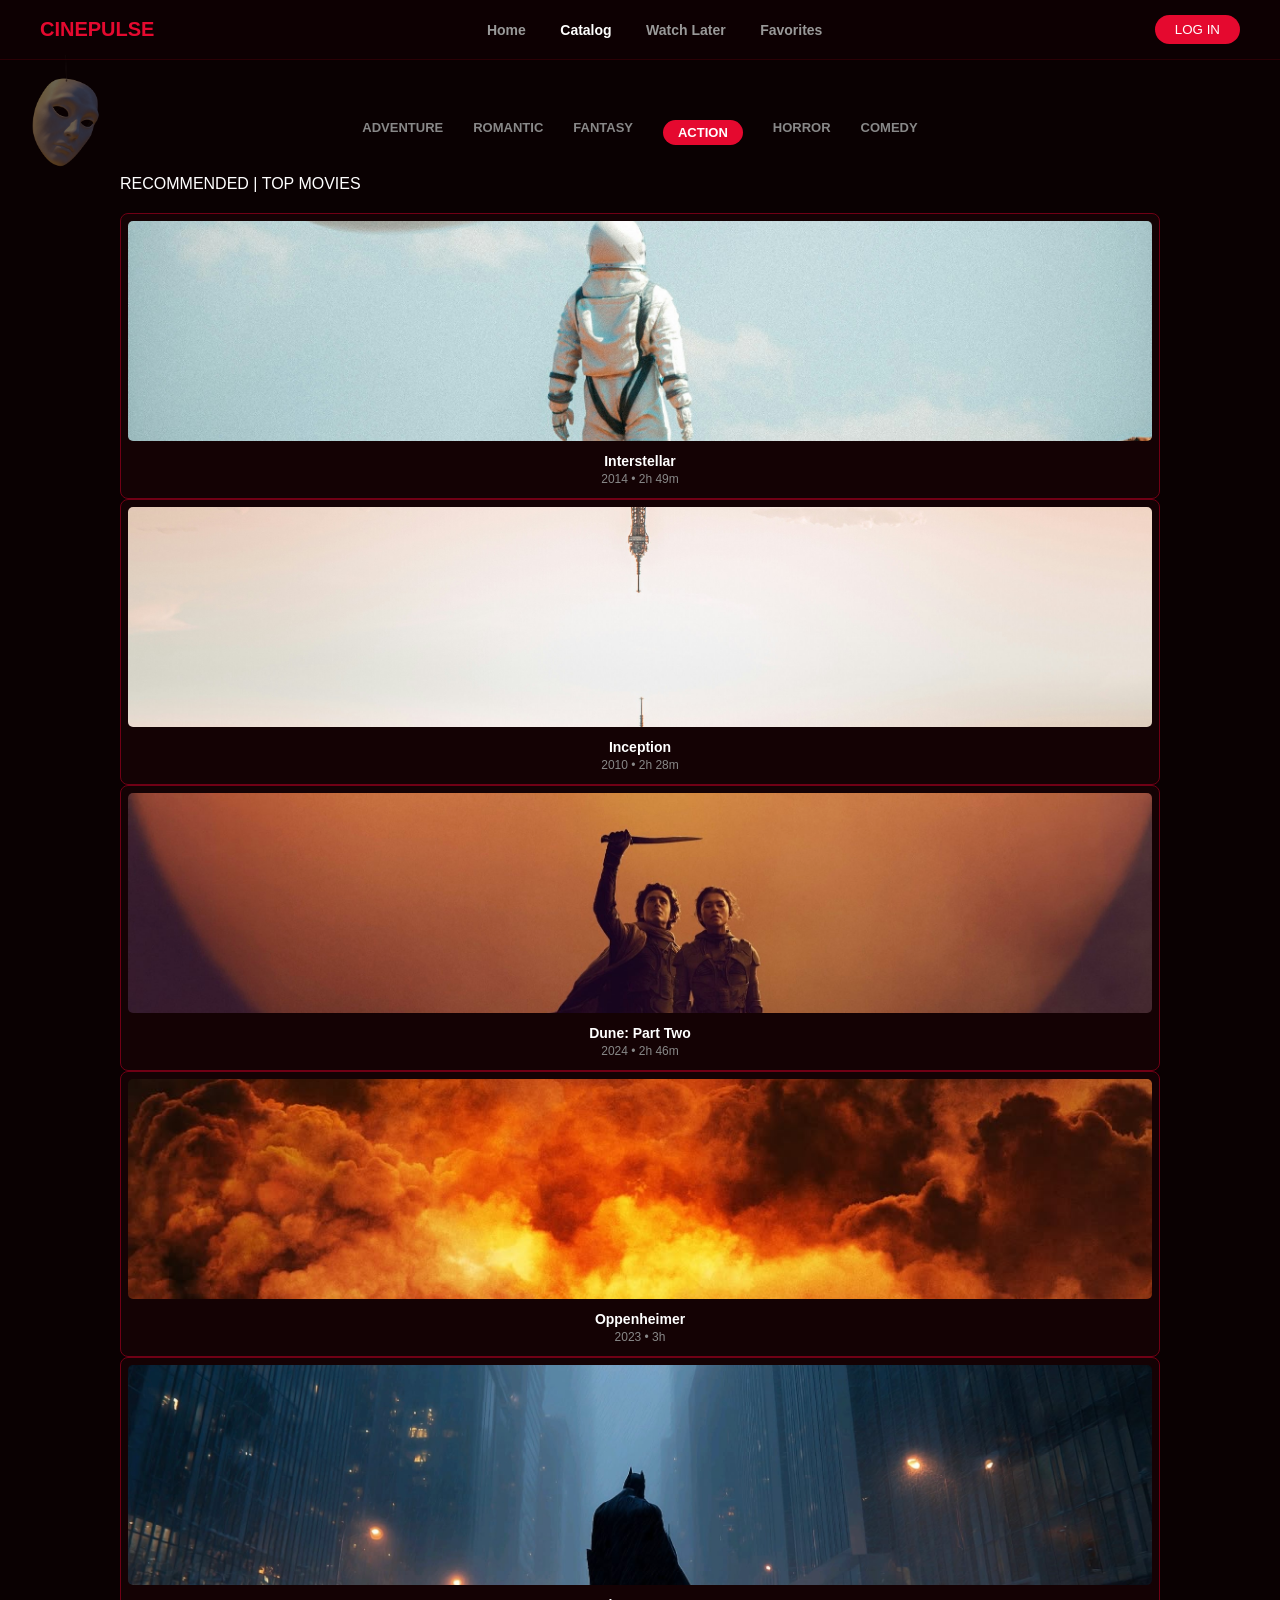
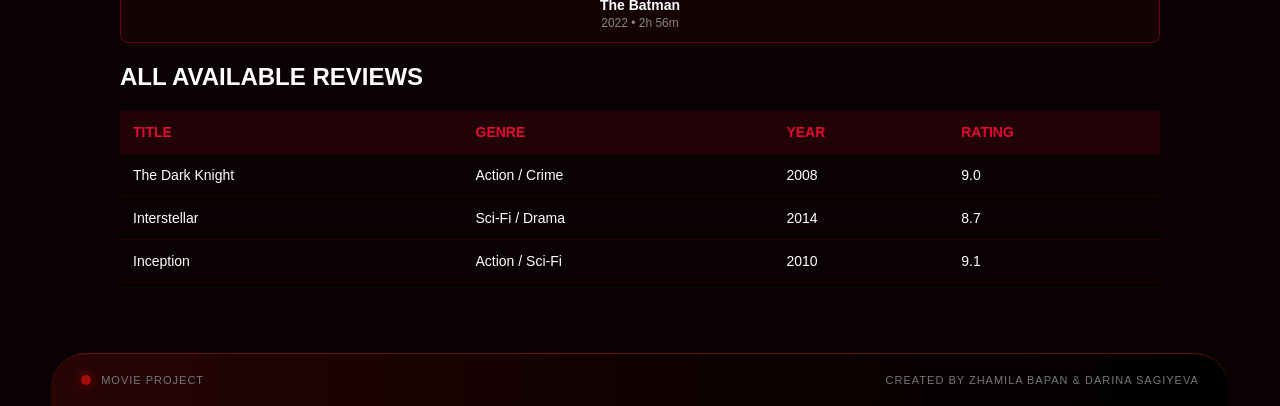
==== catalog.html @ fb786a7e "First commit" ====
<!DOCTYPE html>
<html lang="en">
<head>
    <meta charset="UTF-8">
    <meta name="viewport" content="width=device-width, initial-scale=1.0">
    <title>Catalog | CINEPULSE</title>
    <link rel="stylesheet" href="css/style.css">
</head>
<body>

    <img src="images/mask1.PNG" class="page-mask">

    <!-- Header Navigation -->
    <header id="main-header">

        <div class="logo">CINEPULSE</div>

        <nav class="nav-menu">
            <a href="index.html">Home</a>
            <a href="catalog.html" class="active">Catalog</a>
            <a href="watch-later.html">Watch Later</a>
            <a href="favorites.html">Favorites</a>
        </nav>

        <button class="btn-pill" type="button">LOG IN</button>

    </header>

    <main class="container">
        <!-- Genre (ACTION) -->
        <section class="genre-tags">
            <span class="tag">ADVENTURE</span>
            <span class="tag">ROMANTIC</span>
            <span class="tag">FANTASY</span>
            <span class="tag active-tag">ACTION</span>
            <span class="tag">HORROR</span>
            <span class="tag">COMEDY</span>
        </section>

        <!-- Movie Section -->
        <section class="catalog-section">
            <div class="section-title">RECOMMENDED | TOP MOVIES</div>

            <div class="movie-card">
                <img src="images/interstellar.jpg" alt="Interstellar">

                <h3>Interstellar</h3>
                <p>2014 • 2h 49m</p>

                <div class="movie-buttons">
                    <button onclick="saveMovie('favorites', 'Interstellar', '2014', 'Sci-Fi / Drama')">♡</button>
                    <button onclick="saveMovie('watchLater', 'Interstellar', '2014', 'Sci-Fi / Drama')">◷</button>
                </div>
            </div>

            <div class="movie-card">
                <img src="images/inception.jpg" alt="Inception">

                <h3>Inception</h3>
                <p>2010 • 2h 28m</p>

                <div class="movie-buttons">
                    <button onclick="saveMovie('favorites', 'Inception', '2010', 'Action / Sci-Fi')">♡</button>
                    <button onclick="saveMovie('watchLater', 'Inception', '2010', 'Action / Sci-Fi')">◷</button>
                </div>
            </div>

            <div class="movie-card">
                <img src="images/dune.jpg" alt="Dune Part Two">

                <h3>Dune: Part Two</h3>
                <p>2024 • 2h 46m</p>

                <div class="movie-buttons">
                    <button onclick="saveMovie('favorites', 'Dune: Part Two', '2024', 'Sci-Fi / Adventure')">♡</button>
                    <button onclick="saveMovie('watchLater', 'Dune: Part Two', '2024', 'Sci-Fi / Adventure')">◷</button>
                </div>
            </div>

            <div class="movie-card">
                <img src="images/oppenheimer.jpg" alt="Oppenheimer">

                <h3>Oppenheimer</h3>
                <p>2023 • 3h</p>

                <div class="movie-buttons">
                    <button onclick="saveMovie('favorites', 'Oppenheimer', '2023', 'Drama / History')">♡</button>
                    <button onclick="saveMovie('watchLater', 'Oppenheimer', '2023', 'Drama / History')">◷</button>
                </div>
            </div>

            <div class="movie-card">
                <img src="images/the-batman.jpg" alt="The Batman">

                <h3>The Batman</h3>
                <p>2022 • 2h 56m</p>

                <div class="movie-buttons">
                    <button onclick="saveMovie('favorites', 'The Batman', '2022', 'Action / Crime')">♡</button>
                    <button onclick="saveMovie('watchLater', 'The Batman', '2022', 'Action / Crime')">◷</button>
                </div>
            </div>

        </section>

        <!-- Data TABLE Section -->
        <section class="table-section">
            <h2 class="sub-title">ALL AVAILABLE REVIEWS</h2>
            <table class="data-table">
                <thead>
                    <tr>
                        <th>TITLE</th>
                        <th>GENRE</th>
                        <th>YEAR</th>
                        <th>RATING</th>
                    </tr>
                </thead>
                <tbody>
                    <tr>
                        <td>The Dark Knight</td>
                        <td>Action / Crime</td>
                        <td>2008</td>
                        <td><span class="badge">9.0</span></td>
                    </tr>
                    <tr>
                        <td>Interstellar</td>
                        <td>Sci-Fi / Drama</td>
                        <td>2014</td>
                        <td><span class="badge">8.7</span></td>
                    </tr>
                    <tr>
                        <td>Inception</td>
                        <td>Action / Sci-Fi</td>
                        <td>2010</td>
                        <td><span class="badge">9.1</span></td>
                    </tr>
                </tbody>
            </table> 
        </section> 
    </main>

    <!-- Footer -->
    <footer class="site-footer">

        <div class="footer-left">
            <span class="footer-dot"></span>
            <p>MOVIE PROJECT</p>
        </div>

        <p class="footer-right">
            CREATED BY ZHAMILA BAPAN & DARINA SAGIYEVA
        </p>

    </footer>

<script>
function saveMovie(listName, title, year, genre) {
    let movies = JSON.parse(localStorage.getItem(listName)) || [];
    let exists = movies.some(function(movie) {
        return movie.title === title;
    });

    if (!exists) {
        movies.push({
            title: title,
            year: year,
            genre: genre
        });
    }

    localStorage.setItem(listName, JSON.stringify(movies));
}
</script>    

</body>
</html>
---- css/style.css ----
/* 
   GLOBAL
*/

* {
    box-sizing: border-box;
}

body {
    margin: 0;
    background-color: black;
    font-family: Arial, sans-serif;
    color: white;
}

a {
    text-decoration: none;
    color: white;
}


/* 
   HOME PAGE
*/

.home-page {
    background:
        radial-gradient(
            circle at 30% 70%,
            rgba(120, 0, 0, 0.18),
            transparent 35%
        ),
        black;

    overflow-x: hidden;
}


/* 
   HOME
*/

.home {
    position: relative;

    width: 100%;
    min-height: 100vh;

    overflow: hidden;
}


/* 
   MASKS
*/

.mask {
    position: absolute;

    opacity: 0.35;

    cursor: pointer;

    transition:
        opacity 0.5s ease,
        transform 0.5s ease;

    z-index: 2;
}


.mask:hover {
    opacity: 1;

    transform: translateY(10px) scale(1.04);

    filter:
        drop-shadow(0 0 8px rgba(255,255,255,0.4))
        drop-shadow(0 0 18px rgba(150,0,0,0.5));
}


/* 
   MASK POSITIONS
*/

.mask1 {
    top: -7px;
    left: 10%;
    width: 100px;

    border-radius: 50%;
}

.mask2 {
    top: -7px;
    right: 29%;
    width: 80px;

    border-radius: 50%;
}

.mask3 {
    top: -7px;
    left: 47%;
    width: 120px;

    border-radius: 50%;
}

.mask4 {
    top: -7px;
    left: 28%;
    width: 100px;

    border-radius: 50%;
}

.mask5 {
    top: -7px;
    right: 9%;
    width: 130px;

    border-radius: 50%;
}


/* 
   HERO
*/

.hero {
    position: absolute;

    left: 9%;
    top: 43%;

    transform: translateY(-50%);

    width: 520px;

    z-index: 5;
}


/* мини текст устиинде */

.hero-small {
    margin: 0 0 15px;

    color: #9d1b1b;

    font-size: 13px;
    font-weight: bold;

    letter-spacing: 4px;
}


/* заголовок уотч*/

.hero h1 {
    margin: 0;

    font-size: 72px;
    line-height: 0.9;

    letter-spacing: -4px;

    font-weight: 800;
}


.hero h1 span {
    color: #910d0d;

    text-shadow:
        0 0 20px rgba(150, 0, 0, 0.4);
}


/* опис */

.hero-description {
    width: 440px;

    margin-top: 28px;

    color: #a9a9a9;

    font-size: 16px;
    line-height: 1.6;
}


/* 
   BUTTONS
*/

.hero-buttons {
    display: flex;

    gap: 14px;

    margin-top: 28px;
}


.main-button,
.second-button {
    padding: 13px 22px;

    font-size: 12px;
    font-weight: bold;

    letter-spacing: 1px;

    transition: 0.3s ease;
}


/* red button */

.main-button {
    background-color: #8d0c0c;

    border: 1px solid #8d0c0c;
}


.main-button:hover {
    background-color: #c21414;

    box-shadow:
        0 0 25px rgba(180, 0, 0, 0.4);
}


/* dark button */

.second-button {
    border: 1px solid #444;

    background-color: rgba(15, 15, 15, 0.7);
}


.second-button:hover {
    border-color: #8d0c0c;

    color: #d32a2a;
}


/* 
   SIDE MENU
*/

.side-menu {
    position: absolute;

    right: 4%;
    top: 50%;

    transform: translateY(-50%);

    width: 220px;

    display: flex;
    flex-direction: column;

    z-index: 10;
}


.side-menu a {
    position: relative;

    padding: 18px 22px;

    margin-bottom: 8px;

    background-color: rgba(20, 20, 20, 0.85);

    text-align: right;

    color: #999;

    font-size: 14px;
    font-weight: bold;

    border-right: 2px solid #671010;

    transition: 0.35s ease;
}


.side-menu a:hover {
    padding-right: 30px;

    color: white;

    background-color: #2a0909;

    border-right-color: #d21818;
}


/* current page */

.side-menu .active {
    color: white;

    background:
        linear-gradient(
            90deg,
            #340707,
            #651010
        );

    border-right-color: #e12626;
}


/* 
   SMALL SIDE TEXT
*/

.side-text {
    position: absolute;

    left: 30px;
    bottom: 55px;

    writing-mode: vertical-rl;

    transform: rotate(180deg);

    color: #3f3f3f;

    font-size: 9px;

    letter-spacing: 4px;
}


/* 
   FOOTER
*/

footer {
    width: 92%;

    margin: 0 auto;

    padding: 20px 30px;

    display: flex;
    align-items: center;
    justify-content: space-between;

    background:
        linear-gradient(
            90deg,
            #280505,
            #100101 50%,
            #000000
        );

    border-top: 1px solid #671010;

    border-radius: 35px 35px 0 0;

    color: #777;

    font-size: 11px;

    letter-spacing: 1px;
}


.footer-left {
    display: flex;
    align-items: center;

    gap: 10px;
}


.footer-left p,
.footer-center,
.footer-right {
    margin: 0;
}


.footer-dot {
    width: 10px;
    height: 10px;

    background-color: #a50d0d;

    border-radius: 50%;

    box-shadow:
        0 0 12px rgba(180, 0, 0, 0.7);
}


.footer-center {
    color: #555;
}


.footer-right {
    color: #777;
}


/*
   FAVORITES PAGE
*/


.favorites-page {
    margin: 0;
    background-color: #050000;
    color: white;
    font-family: Arial, sans-serif;
}



/*
   HEADER
*/

.favorites-header {
    height: 70px;

    display: flex;
    align-items: center;
    justify-content: space-between;

    padding: 0 45px;

    background-color: #080000;

    border-bottom: 1px solid #350008;
}


.favorites-logo {
    color: #f20b38;

    font-size: 22px;
    font-weight: bold;
}


.favorites-nav {
    display: flex;
    gap: 38px;
}


.favorites-nav a {
    color: #999;

    text-decoration: none;

    font-size: 15px;
    font-weight: bold;

    transition: 0.3s;
}


.favorites-nav a:hover {
    color: white;
}


.favorites-nav .active {
    color: white;
}


.favorites-login {
    border: none;

    background-color: #e50932;

    color: white;

    padding: 9px 25px;

    border-radius: 20px;

    font-size: 12px;
    font-weight: bold;

    cursor: pointer;
}



/*
   MAIN
*/

.favorites-container {
    width: 77%;

    max-width: 1200px;

    margin: 50px auto;
}


.favorites-title {
    color: #f20b38;

    font-size: 27px;

    margin-bottom: 45px;
}


.favorites-section-title {
    font-size: 18px;

    margin-bottom: 20px;
}



/*
   TABLE
*/

.favorites-table {
    width: 100%;

    border-collapse: collapse;

    margin-bottom: 45px;
}


.favorites-table thead {
    background-color: #260006;
}


.favorites-table th {
    color: #f20b38;

    text-align: left;

    padding: 15px;

    font-size: 14px;
}


.favorites-table td {
    padding: 15px;

    border-bottom: 1px solid #360008;

    font-size: 14px;
}



/*
   ABOUT DEVELOPER
*/

.favorites-about {
    border: 1px solid #e50932;

    border-radius: 10px;

    padding: 25px;

    margin-top: 40px;
    margin-bottom: 45px;

    background-color: #130002;
}


.favorites-about h2 {
    margin-top: 0;

    color: #f20b38;

    font-size: 19px;
}


.favorites-about p {
    margin-bottom: 0;

    line-height: 1.5;

    font-size: 14px;
}



/*
   FORM
*/

.favorites-form-box {
    padding: 28px;

    margin-bottom: 50px;

    border: 1px solid #310008;

    border-radius: 10px;

    background-color: #130002;
}


.favorites-form-box h2 {
    color: #f20b38;

    margin-top: 0;
    margin-bottom: 28px;

    font-size: 19px;
}


.favorites-form-box form {
    display: flex;
    flex-direction: column;
}


.favorites-form-box label {
    margin-top: 12px;
    margin-bottom: 7px;

    font-size: 14px;
}


.favorites-form-box input[type="text"],
.favorites-form-box input[type="email"],
.favorites-form-box select,
.favorites-form-box textarea {

    width: 100%;

    box-sizing: border-box;

    padding: 11px;

    background-color: #080000;

    color: white;

    border: 1px solid #3b0009;

    border-radius: 5px;

    font-family: Arial, sans-serif;
}


.favorites-form-box input[type="color"] {
    width: 48px;
    height: 28px;

    padding: 0;

    background-color: transparent;

    border: none;
}


.favorites-form-box textarea {
    resize: vertical;
}


.favorites-submit {
    width: 100%;

    margin-top: 18px;

    padding: 12px;

    border: none;

    border-radius: 5px;

    background-color: #ed0b38;

    color: white;

    font-weight: bold;

    cursor: pointer;
}


.favorites-submit:hover {
    background-color: #ff1748;
}



/*
   FOOTER
*/

.favorites-footer {
    width: 77%;

    max-width: 1200px;

    margin: 0 auto;

    box-sizing: border-box;

    padding: 30px;

    background-color: #190003;

    border-top: 1px solid #e50932;

    border-radius: 12px 12px 0 0;

    color: #888;

    font-size: 12px;

    letter-spacing: 1px;
}



/*
   SMALL SCREEN
*/

@media (max-width: 800px) {

    .favorites-header {
        padding: 0 20px;
    }

    .favorites-nav {
        gap: 15px;
    }

    .favorites-container {
        width: 90%;
    }

    .favorites-footer {
        width: 90%;
    }

}

/* 
   GLOBAL
*/

body {
    margin: 0;
    font-family: Arial, sans-serif;
    background-color: #0a0102;
    color: white;
}

.container {
    max-width: 1100px;
    margin: auto;
    padding: 30px;
}


/* 
   HEADER
*/

#main-header {
    display: flex;
    justify-content: space-between;
    align-items: center;

    padding: 15px 40px;

    background-color: #0d0002;
    border-bottom: 1px solid #2a0005;
}

.logo {
    color: #e5092f;
    font-size: 20px;
    font-weight: bold;
}

.nav-menu a {
    color: #999;
    text-decoration: none;

    margin: 0 15px;

    font-size: 14px;
    font-weight: bold;
}

.nav-menu a:hover,
.nav-menu a.active {
    color: white;
}

.btn-pill {
    background-color: #e5092f;
    color: white;

    border: none;
    border-radius: 20px;

    padding: 7px 20px;
}


/* 
   GENRES
*/

.genre-tags {
    display: flex;
    justify-content: center;

    gap: 30px;

    margin: 30px 0;

    color: #888;

    font-size: 13px;
    font-weight: bold;
}

.active-tag {
    background-color: #e5092f;
    color: white;

    padding: 5px 15px;

    border-radius: 20px;
}


/* 
   MOVIE GRID
*/

.movie-grid {
    display: grid;

    /* кино афишы */
    grid-template-columns: repeat(6, 1fr);

    gap: 15px;

    margin-bottom: 50px;
}


/* 
   MOVIE CARD
*/

.movie-card {
    position: relative;

    background-color: #140204;

    border: 1px solid #700015;
    border-radius: 8px;

    padding: 7px;

    text-align: center;

    transition: 0.3s;
}


/* красное свечение курсормен */

.movie-card:hover {
    border-color: #e5092f;

    box-shadow: 0 0 12px #e5092f;
}


/* 
   MOVIE POSTER
*/

.movie-card img {
    width: 100%;

    /* вытянутый прямоугольник */
    height: 220px;

    object-fit: cover;

    border-radius: 5px;
}


/* 
   MOVIE TEXT
*/

.movie-card h3 {
    margin: 8px 0 3px;

    font-size: 14px;
}

.movie-card p {
    margin: 0 0 5px;

    color: #888;

    font-size: 12px;
}


/* 
   HEART + WATCH LATER
*/

.movie-buttons {
    position: absolute;

    top: 95px;
    left: 50%;

    transform: translateX(-50%);

    display: none;

    gap: 10px;
}


/* кнопки появляются только при наведении */

.movie-card:hover .movie-buttons {
    display: flex;
}


.movie-buttons button {
    width: 38px;
    height: 38px;

    background-color: #0a0102;

    color: white;

    border: 1px solid #e5092f;
    border-radius: 50%;

    font-size: 19px;

    cursor: pointer;
}


.movie-buttons button:hover {
    background-color: #e5092f;
}


/* 
   TITLES
*/

.page-title {
    color: #e5092f;

    font-size: 24px;
}

.section-title {
    font-size: 16px;

    margin-top: 30px;
    margin-bottom: 20px;
}


/* 
   TABLE
*/

.data-table {
    width: 100%;

    border-collapse: collapse;

    margin-bottom: 40px;
}

.data-table th {
    background-color: #210207;

    color: #e5092f;
}

.data-table th,
.data-table td {
    padding: 13px;

    text-align: left;

    border-bottom: 1px solid #2a0005;

    font-size: 14px;
}


/* 
   LISTS
*/

.lists-box {
    display: flex;

    gap: 30px;

    margin-bottom: 40px;
}

.list-column {
    width: 50%;

    background-color: #120103;

    border: 1px solid #2a0005;
    border-radius: 8px;

    padding: 20px;
}

.list-column h2 {
    color: #e5092f;

    font-size: 17px;
}

.list-column li {
    margin-bottom: 7px;
}


/* 
   ABOUT
*/

.author-section {
    display: flex;
    align-items: center;

    gap: 20px;

    padding: 20px;

    margin-bottom: 40px;

    background-color: #140204;

    border: 1px solid #e5092f;
    border-radius: 10px;
}

.author-section h2 {
    color: #e5092f;

    font-size: 18px;
}

.author-section p {
    font-size: 14px;
}

.profile-img {
    width: 100px;
    height: 100px;

    object-fit: cover;

    border-radius: 50%;
}


/* 
   FORM
*/

.form-box {
    background-color: #120103;

    padding: 25px;

    margin-bottom: 40px;

    border: 1px solid #2a0005;
    border-radius: 8px;
}

.form-box h2 {
    color: #e5092f;

    font-size: 18px;
}

#contact-form {
    display: flex;
    flex-direction: column;
}

#contact-form label {
    margin-top: 10px;
    margin-bottom: 5px;

    font-size: 14px;
}

#contact-form input,
#contact-form select,
#contact-form textarea {
    padding: 10px;

    background-color: #0a0102;

    color: white;

    border: 1px solid #2a0005;
    border-radius: 5px;
}

#contact-form input:focus,
#contact-form textarea:focus {
    border-color: #e5092f;

    outline: none;
}

.btn-submit {
    margin-top: 15px;

    padding: 10px;

    background-color: #e5092f;

    color: white;

    border: none;
    border-radius: 5px;
}

/* 
   MASK FOR Cat/Fav/Watch
*/

.page-mask {
    position: fixed;

    top: 55px;
    left: 20px;

    width: 90px;

    opacity: 0.4;
}


/* 
   FOOTER FOR ALL PAGES
*/

.site-footer {
    width: 92%;
    margin: 0 auto;

    padding: 20px 30px;

    display: flex;
    align-items: center;
    justify-content: space-between;

    background: linear-gradient(
        90deg,
        #280505,
        #100101 50%,
        #000000
    );

    border-top: 1px solid #671010;
    border-radius: 35px 35px 0 0;

    color: #777;

    font-size: 11px;
    letter-spacing: 1px;
}

.site-footer .footer-left {
    display: flex;
    align-items: center;
    gap: 10px;
}

.site-footer .footer-left p,
.site-footer .footer-right {
    margin: 0;
}

.site-footer .footer-dot {
    width: 10px;
    height: 10px;

    background-color: #a50d0d;

    border-radius: 50%;

    box-shadow: 0 0 12px rgba(180, 0, 0, 0.7);
}

.site-footer .footer-right {
    color: #777;
}
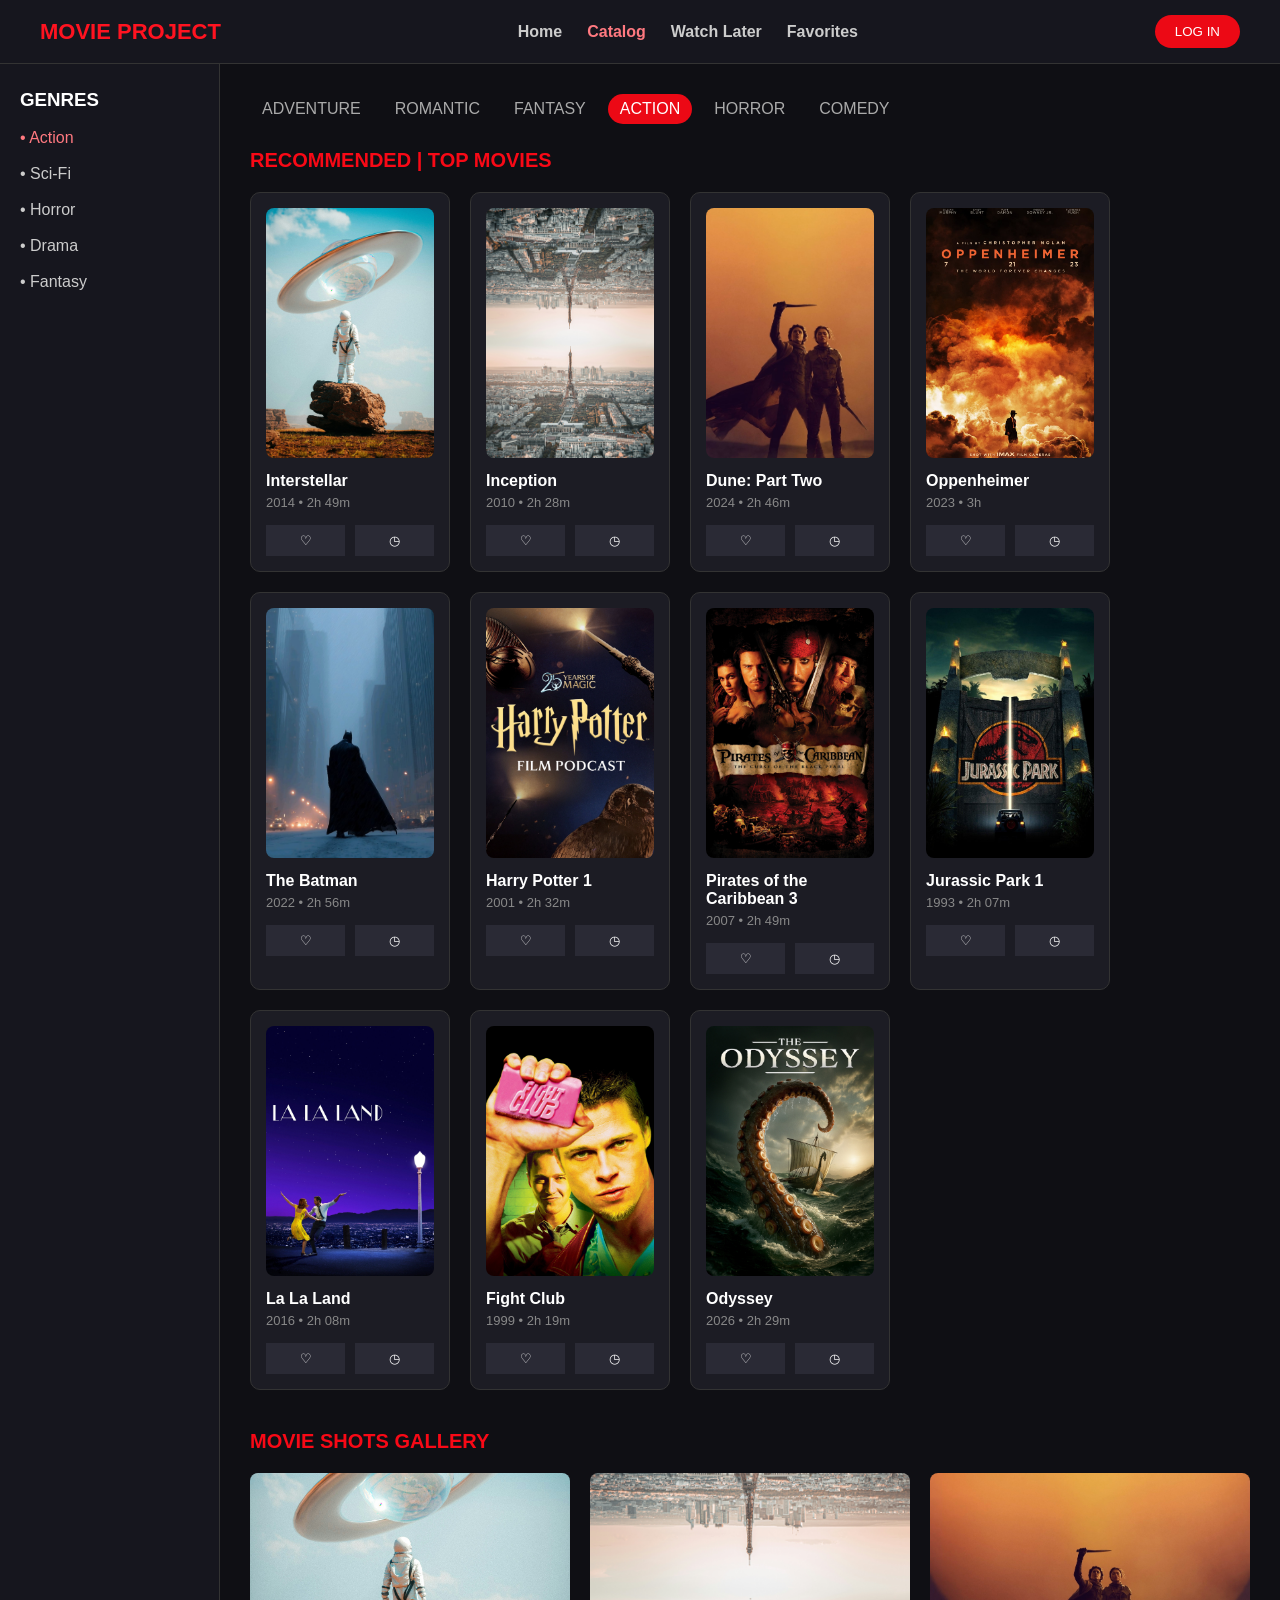
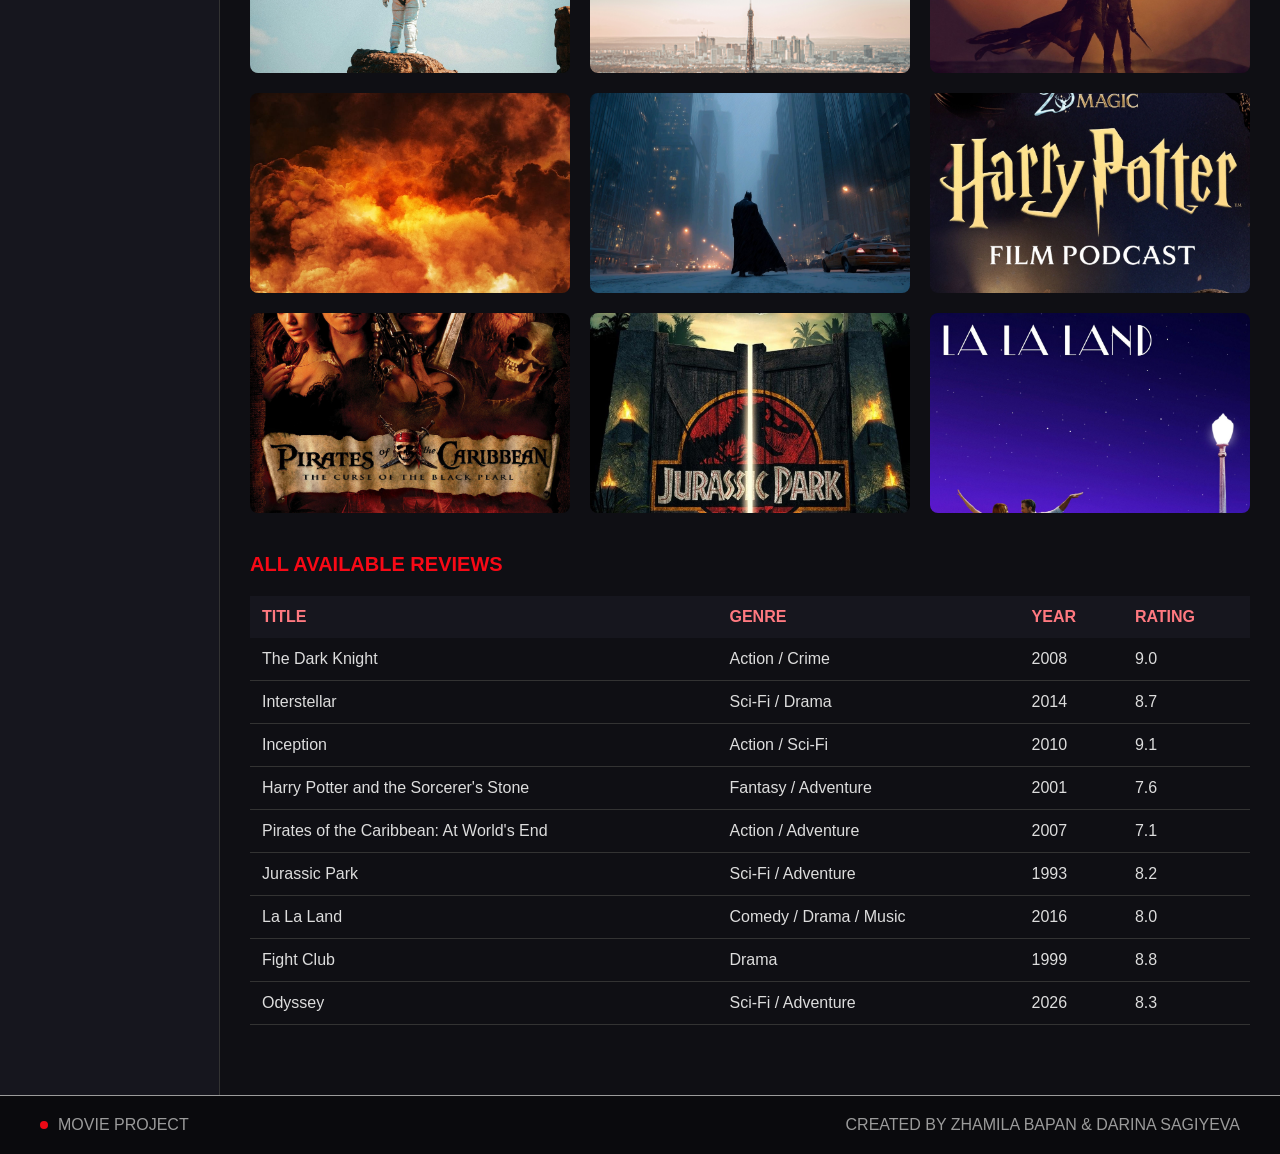
==== commit 1779a110: "Update website for Assignment 2" ====
--- a/catalog.html
+++ b/catalog.html
@@ -3,175 +3,302 @@
 <head>
     <meta charset="UTF-8">
     <meta name="viewport" content="width=device-width, initial-scale=1.0">
-    <title>Catalog | CINEPULSE</title>
+    <title>Catalog | MOVIE PROJECT</title>
     <link rel="stylesheet" href="css/style.css">
 </head>
 <body>
-
-    <img src="images/mask1.PNG" class="page-mask">
-
-    <!-- Header Navigation -->
-    <header id="main-header">
-
-        <div class="logo">CINEPULSE</div>
-
-        <nav class="nav-menu">
-            <a href="index.html">Home</a>
-            <a href="catalog.html" class="active">Catalog</a>
-            <a href="watch-later.html">Watch Later</a>
-            <a href="favorites.html">Favorites</a>
-        </nav>
-
-        <button class="btn-pill" type="button">LOG IN</button>
-
-    </header>
-
-    <main class="container">
-        <!-- Genre (ACTION) -->
-        <section class="genre-tags">
-            <span class="tag">ADVENTURE</span>
-            <span class="tag">ROMANTIC</span>
-            <span class="tag">FANTASY</span>
-            <span class="tag active-tag">ACTION</span>
-            <span class="tag">HORROR</span>
-            <span class="tag">COMEDY</span>
-        </section>
-
-        <!-- Movie Section -->
-        <section class="catalog-section">
-            <div class="section-title">RECOMMENDED | TOP MOVIES</div>
-
-            <div class="movie-card">
-                <img src="images/interstellar.jpg" alt="Interstellar">
-
-                <h3>Interstellar</h3>
-                <p>2014 • 2h 49m</p>
-
-                <div class="movie-buttons">
-                    <button onclick="saveMovie('favorites', 'Interstellar', '2014', 'Sci-Fi / Drama')">♡</button>
-                    <button onclick="saveMovie('watchLater', 'Interstellar', '2014', 'Sci-Fi / Drama')">◷</button>
+    <!-- GRID CONTAINER (TASK 3) -->
+    <div class="grid-container">
+        <!-- HEADER (FLEXBOX - TASK 1) -->
+        <header id="main-header">
+            <div class="logo">MOVIE PROJECT</div>
+            <nav class="nav-menu">
+                <a href="index.html">Home</a>
+                <a href="catalog.html" class="active">Catalog</a>
+                <a href="watch-later.html">Watch Later</a>
+                <a href="favorites.html">Favorites</a>
+            </nav>
+            <button class="btn-pill" type="button">LOG IN</button>
+        </header>
+
+        <!-- SIDEBAR (TASK 3) -->
+        <aside class="site-sidebar">
+            <h3>GENRES</h3>
+            <br>
+            <p><a href="#" style="color: #ff7980;">• Action</a></p><br>
+            <p><a href="#" style="color: #ccc;">• Sci-Fi</a></p><br>
+            <p><a href="#" style="color: #ccc;">• Horror</a></p><br>
+            <p><a href="#" style="color: #ccc;">• Drama</a></p><br>
+            <p><a href="#" style="color: #ccc;">• Fantasy</a></p>
+        </aside>
+
+        <!-- MAIN CONTENT (TASK 3) -->
+        <main class="container">
+            <!-- ЖАНРЛАР TAGS -->
+            <section class="genre-tags">
+                <span class="tag">ADVENTURE</span>
+                <span class="tag">ROMANTIC</span>
+                <span class="tag">FANTASY</span>
+                <span class="tag active-tag">ACTION</span>
+                <span class="tag">HORROR</span>
+                <span class="tag">COMEDY</span>
+            </section>
+
+            <!-- FLEXBOX CARD ROW (TASK 2) -->
+            <section class="catalog-section">
+                <h2 class="section-title">RECOMMENDED | TOP MOVIES</h2>
+                
+                <div class="cards-flex-container">
+                    <div class="movie-card">
+                        <img src="images/interstellar.jpg" alt="Interstellar">
+                        <h3>Interstellar</h3>
+                        <p>2014 • 2h 49m</p>
+                        <div class="movie-buttons">
+                            <button onclick="saveMovie('favorites', 'Interstellar', '2014', 'Sci-Fi / Drama')">♡</button>
+                            <button onclick="saveMovie('watchLater', 'Interstellar', '2014', 'Sci-Fi / Drama')">◷</button>
+                        </div>
+                    </div>
+
+                    <div class="movie-card">
+                        <img src="images/inception.jpg" alt="Inception">
+                        <h3>Inception</h3>
+                        <p>2010 • 2h 28m</p>
+                        <div class="movie-buttons">
+                            <button onclick="saveMovie('favorites', 'Inception', '2010', 'Action / Sci-Fi')">♡</button>
+                            <button onclick="saveMovie('watchLater', 'Inception', '2010', 'Action / Sci-Fi')">◷</button>
+                        </div>
+                    </div>
+
+                    <div class="movie-card">
+                        <img src="images/dune.jpg" alt="Dune Part Two">
+                        <h3>Dune: Part Two</h3>
+                        <p>2024 • 2h 46m</p>
+                        <div class="movie-buttons">
+                            <button onclick="saveMovie('favorites', 'Dune: Part Two', '2024', 'Sci-Fi / Adventure')">♡</button>
+                            <button onclick="saveMovie('watchLater', 'Dune: Part Two', '2024', 'Sci-Fi / Adventure')">◷</button>
+                        </div>
+                    </div>
+
+                    <div class="movie-card">
+                        <img src="images/oppenheimer.jpg" alt="Oppenheimer">
+                        <h3>Oppenheimer</h3>
+                        <p>2023 • 3h</p>
+                        <div class="movie-buttons">
+                            <button onclick="saveMovie('favorites', 'Oppenheimer', '2023', 'Drama / History')">♡</button>
+                            <button onclick="saveMovie('watchLater', 'Oppenheimer', '2023', 'Drama / History')">◷</button>
+                        </div>
+                    </div>
+
+                    <div class="movie-card">
+                        <img src="images/the-batman.jpg" alt="The Batman">
+                        <h3>The Batman</h3>
+                        <p>2022 • 2h 56m</p>
+                        <div class="movie-buttons">
+                            <button onclick="saveMovie('favorites', 'The Batman', '2022', 'Action / Crime')">♡</button>
+                            <button onclick="saveMovie('watchLater', 'The Batman', '2022', 'Action / Crime')">◷</button>
+                        </div>
+                    </div>
+
+                    <div class="movie-card">
+                        <img src="images/harry-potter.jpg" alt="Harry Potter 1">
+                        <h3>Harry Potter 1</h3>
+                        <p>2001 • 2h 32m</p>
+                        <div class="movie-buttons">
+                            <button onclick="saveMovie('favorites', 'Harry Potter 1', '2001', 'Fantasy / Adventure')">♡</button>
+                            <button onclick="saveMovie('watchLater', 'Harry Potter 1', '2001', 'Fantasy / Adventure')">◷</button>
+                        </div>
+                    </div>
+
+                    <div class="movie-card">
+                        <img src="images/pirates3.jpg" alt="Pirates 3">
+                        <h3>Pirates of the Caribbean 3</h3>
+                        <p>2007 • 2h 49m</p>
+                        <div class="movie-buttons">
+                            <button onclick="saveMovie('favorites', 'Pirates of the Caribbean 3', '2007', 'Action / Adventure')">♡</button>
+                            <button onclick="saveMovie('watchLater', 'Pirates of the Caribbean 3', '2007', 'Action / Adventure')">◷</button>
+                        </div>
+                    </div>
+
+                    <div class="movie-card">
+                        <img src="images/jurassic-park.jpg" alt="Jurassic Park">
+                        <h3>Jurassic Park 1</h3>
+                        <p>1993 • 2h 07m</p>
+                        <div class="movie-buttons">
+                            <button onclick="saveMovie('favorites', 'Jurassic Park 1', '1993', 'Sci-Fi / Adventure')">♡</button>
+                            <button onclick="saveMovie('watchLater', 'Jurassic Park 1', '1993', 'Sci-Fi / Adventure')">◷</button>
+                        </div>
+                    </div>
+
+                    <div class="movie-card">
+                        <img src="images/lalaland.jpg" alt="La La Land">
+                        <h3>La La Land</h3>
+                        <p>2016 • 2h 08m</p>
+                        <div class="movie-buttons">
+                            <button onclick="saveMovie('favorites', 'La La Land', '2016', 'Comedy / Drama / Music')">♡</button>
+                            <button onclick="saveMovie('watchLater', 'La La Land', '2016', 'Comedy / Drama / Music')">◷</button>
+                        </div>
+                    </div>
+
+                    <div class="movie-card">
+                        <img src="images/fight-club.jpg" alt="Fight Club">
+                        <h3>Fight Club</h3>
+                        <p>1999 • 2h 19m</p>
+                        <div class="movie-buttons">
+                            <button onclick="saveMovie('favorites', 'Fight Club', '1999', 'Drama')">♡</button>
+                            <button onclick="saveMovie('watchLater', 'Fight Club', '1999', 'Drama')">◷</button>
+                        </div>
+                    </div>
+
+                    <div class="movie-card">
+                        <img src="images/odyssey.jpg" alt="Odyssey">
+                        <h3>Odyssey</h3>
+                        <p>2026 • 2h 29m</p>
+                        <div class="movie-buttons">
+                            <button onclick="saveMovie('favorites', 'Odyssey', '2026', 'Sci-Fi / Adventure')">♡</button>
+                            <button onclick="saveMovie('watchLater', 'Odyssey', '2026', 'Sci-Fi / Adventure')">◷</button>
+                        </div>
+                    </div>
                 </div>
+            </section>
+
+            <!-- GRID IMAGE галлереясы (TASK 4) -->
+            <section class="gallery-section">
+                <h2 class="section-title">MOVIE SHOTS GALLERY</h2>
+                <div class="image-gallery">
+                    <div class="gallery-item">
+                        <img src="images/interstellar.jpg" alt="Shot 1">
+                        <div class="gallery-overlay">Interstellar Wormhole</div>
+                    </div>
+                    <div class="gallery-item">
+                        <img src="images/inception.jpg" alt="Shot 2">
+                        <div class="gallery-overlay">Inception Dream City</div>
+                    </div>
+                    <div class="gallery-item">
+                        <img src="images/dune.jpg" alt="Shot 3">
+                        <div class="gallery-overlay">Dune Desert World</div>
+                    </div>
+                    <div class="gallery-item">
+                        <img src="images/oppenheimer.jpg" alt="Shot 4">
+                        <div class="gallery-overlay">Oppenheimer Laboratory</div>
+                    </div>
+                    <div class="gallery-item">
+                        <img src="images/the-batman.jpg" alt="Shot 5">
+                        <div class="gallery-overlay">Gotham City Night</div>
+                    </div>
+                    <div class="gallery-item">
+                        <img src="images/harry-potter.jpg" alt="Shot 6">
+                        <div class="gallery-overlay">Hogwarts Express</div>
+                    </div>
+                    <div class="gallery-item">
+                        <img src="images/pirates3.jpg" alt="Shot 7">
+                        <div class="gallery-overlay">At World's End Voyage</div>
+                    </div>
+                    <div class="gallery-item">
+                        <img src="images/jurassic-park.jpg" alt="Shot 8">
+                        <div class="gallery-overlay">Jurassic Island Gate</div>
+                    </div>
+                    <div class="gallery-item">
+                        <img src="images/lalaland.jpg" alt="Shot 9">
+                        <div class="gallery-overlay">City of Stars Sunset</div>
+                    </div>
+                </div>
+            </section>
+
+            <!-- звездочки TABLE -->
+            <section class="table-section">
+                <h2 class="section-title">ALL AVAILABLE REVIEWS</h2>
+                <table class="data-table">
+                    <thead>
+                        <tr>
+                            <th>TITLE</th>
+                            <th>GENRE</th>
+                            <th>YEAR</th>
+                            <th>RATING</th>
+                        </tr>
+                    </thead>
+                    <tbody>
+                        <tr>
+                            <td>The Dark Knight</td>
+                            <td>Action / Crime</td>
+                            <td>2008</td>
+                            <td>9.0</td>
+                        </tr>
+                        <tr>
+                            <td>Interstellar</td>
+                            <td>Sci-Fi / Drama</td>
+                            <td>2014</td>
+                            <td>8.7</td>
+                        </tr>
+                        <tr>
+                            <td>Inception</td>
+                            <td>Action / Sci-Fi</td>
+                            <td>2010</td>
+                            <td>9.1</td>
+                        </tr>
+                        <tr>
+                            <td>Harry Potter and the Sorcerer's Stone</td>
+                            <td>Fantasy / Adventure</td>
+                            <td>2001</td>
+                            <td>7.6</td>
+                        </tr>
+                        <tr>
+                            <td>Pirates of the Caribbean: At World's End</td>
+                            <td>Action / Adventure</td>
+                            <td>2007</td>
+                            <td>7.1</td>
+                        </tr>
+                        <tr>
+                            <td>Jurassic Park</td>
+                            <td>Sci-Fi / Adventure</td>
+                            <td>1993</td>
+                            <td>8.2</td>
+                        </tr>
+                        <tr>
+                            <td>La La Land</td>
+                            <td>Comedy / Drama / Music</td>
+                            <td>2016</td>
+                            <td>8.0</td>
+                        </tr>
+                        <tr>
+                            <td>Fight Club</td>
+                            <td>Drama</td>
+                            <td>1999</td>
+                            <td>8.8</td>
+                        </tr>
+                        <tr>
+                            <td>Odyssey</td>
+                            <td>Sci-Fi / Adventure</td>
+                            <td>2026</td>
+                            <td>8.3</td>
+                        </tr>
+                    </tbody>
+                </table> 
+            </section> 
+        </main>
+
+        <!-- FOOTER (TASK 3) -->
+        <footer class="site-footer">
+            <div class="footer-left">
+                <span class="footer-dot"></span>
+                <p>MOVIE PROJECT</p>
             </div>
-
-            <div class="movie-card">
-                <img src="images/inception.jpg" alt="Inception">
-
-                <h3>Inception</h3>
-                <p>2010 • 2h 28m</p>
-
-                <div class="movie-buttons">
-                    <button onclick="saveMovie('favorites', 'Inception', '2010', 'Action / Sci-Fi')">♡</button>
-                    <button onclick="saveMovie('watchLater', 'Inception', '2010', 'Action / Sci-Fi')">◷</button>
-                </div>
-            </div>
-
-            <div class="movie-card">
-                <img src="images/dune.jpg" alt="Dune Part Two">
-
-                <h3>Dune: Part Two</h3>
-                <p>2024 • 2h 46m</p>
-
-                <div class="movie-buttons">
-                    <button onclick="saveMovie('favorites', 'Dune: Part Two', '2024', 'Sci-Fi / Adventure')">♡</button>
-                    <button onclick="saveMovie('watchLater', 'Dune: Part Two', '2024', 'Sci-Fi / Adventure')">◷</button>
-                </div>
-            </div>
-
-            <div class="movie-card">
-                <img src="images/oppenheimer.jpg" alt="Oppenheimer">
-
-                <h3>Oppenheimer</h3>
-                <p>2023 • 3h</p>
-
-                <div class="movie-buttons">
-                    <button onclick="saveMovie('favorites', 'Oppenheimer', '2023', 'Drama / History')">♡</button>
-                    <button onclick="saveMovie('watchLater', 'Oppenheimer', '2023', 'Drama / History')">◷</button>
-                </div>
-            </div>
-
-            <div class="movie-card">
-                <img src="images/the-batman.jpg" alt="The Batman">
-
-                <h3>The Batman</h3>
-                <p>2022 • 2h 56m</p>
-
-                <div class="movie-buttons">
-                    <button onclick="saveMovie('favorites', 'The Batman', '2022', 'Action / Crime')">♡</button>
-                    <button onclick="saveMovie('watchLater', 'The Batman', '2022', 'Action / Crime')">◷</button>
-                </div>
-            </div>
-
-        </section>
-
-        <!-- Data TABLE Section -->
-        <section class="table-section">
-            <h2 class="sub-title">ALL AVAILABLE REVIEWS</h2>
-            <table class="data-table">
-                <thead>
-                    <tr>
-                        <th>TITLE</th>
-                        <th>GENRE</th>
-                        <th>YEAR</th>
-                        <th>RATING</th>
-                    </tr>
-                </thead>
-                <tbody>
-                    <tr>
-                        <td>The Dark Knight</td>
-                        <td>Action / Crime</td>
-                        <td>2008</td>
-                        <td><span class="badge">9.0</span></td>
-                    </tr>
-                    <tr>
-                        <td>Interstellar</td>
-                        <td>Sci-Fi / Drama</td>
-                        <td>2014</td>
-                        <td><span class="badge">8.7</span></td>
-                    </tr>
-                    <tr>
-                        <td>Inception</td>
-                        <td>Action / Sci-Fi</td>
-                        <td>2010</td>
-                        <td><span class="badge">9.1</span></td>
-                    </tr>
-                </tbody>
-            </table> 
-        </section> 
-    </main>
-
-    <!-- Footer -->
-    <footer class="site-footer">
-
-        <div class="footer-left">
-            <span class="footer-dot"></span>
-            <p>MOVIE PROJECT</p>
-        </div>
-
-        <p class="footer-right">
-            CREATED BY ZHAMILA BAPAN & DARINA SAGIYEVA
-        </p>
-
-    </footer>
-
-<script>
-function saveMovie(listName, title, year, genre) {
-    let movies = JSON.parse(localStorage.getItem(listName)) || [];
-    let exists = movies.some(function(movie) {
-        return movie.title === title;
-    });
-
-    if (!exists) {
-        movies.push({
-            title: title,
-            year: year,
-            genre: genre
+            <p class="footer-right">CREATED BY ZHAMILA BAPAN & DARINA SAGIYEVA</p>
+        </footer>
+    </div>
+
+    <!-- SCRIPT джэс -->
+    <script>
+    function saveMovie(listName, title, year, genre) {
+        let movies = JSON.parse(localStorage.getItem(listName)) || [];
+        let exists = movies.some(function(movie) {
+            return movie.title === title;
         });
+        if (!exists) {
+            movies.push({ title: title, year: year, genre: genre });
+        }
+        localStorage.setItem(listName, JSON.stringify(movies));
     }
-
-    localStorage.setItem(listName, JSON.stringify(movies));
-}
-</script>    
-
+    </script>
 </body>
 </html>
 
--- a/css/style.css
+++ b/css/style.css
@@ -1,1254 +1,613 @@
-/* 
-   GLOBAL
-*/
-
 * {
+    margin: 0;
+    padding: 0;
     box-sizing: border-box;
 }
 
 body {
-    margin: 0;
-    background-color: black;
     font-family: Arial, sans-serif;
+    background-color: #0f0f14;
     color: white;
 }
 
 a {
+    color: white;
     text-decoration: none;
+}
+
+
+/* 
+   GRID
+ */
+
+.grid-container {
+    min-height: 100vh;
+
+    display: grid;
+
+    grid-template-columns: 220px 1fr;
+
+    grid-template-areas:
+        "header header"
+        "sidebar main"
+        "footer footer";
+}
+
+#main-header,
+.navbar {
+    grid-area: header;
+}
+
+.site-sidebar {
+    grid-area: sidebar;
+}
+
+.container,
+.favorites-container,
+.home-container {
+    grid-area: main;
+}
+
+.site-footer {
+    grid-area: footer;
+}
+
+
+/* 
+   ХЕАДЕР
+ */
+
+#main-header,
+.navbar {
+    display: flex;
+    justify-content: space-between;
+    align-items: center;
+
+    background-color: #16161e;
+
+    padding: 15px 40px;
+
+    border-bottom: 1px solid #333;
+}
+
+.logo {
+    color: #ff1320;
+    font-size: 22px;
+    font-weight: bold;
+}
+
+.nav-menu,
+.nav-links {
+    display: flex;
+    gap: 25px;
+}
+
+.nav-menu a,
+.nav-links a {
+    color: #ccc;
+    font-weight: bold;
+}
+
+.nav-menu a:hover,
+.nav-links a:hover,
+.nav-menu .active,
+.nav-links .active {
+    color: #ff7980;
+}
+
+.user-action {
+    display: flex;
+    align-items: center;
+    gap: 10px;
+}
+
+.header-mask {
+    width: 30px;
+}
+
+.btn-pill,
+.login-btn {
+    background-color: #ec0915;
     color: white;
-}
-
-
-/* 
-   HOME PAGE
-*/
+
+    border: none;
+
+    padding: 9px 20px;
+
+    border-radius: 20px;
+
+    cursor: pointer;
+}
+
+
+/* 
+   SIDEBAR
+ */
+
+.site-sidebar {
+    background-color: #16161e;
+
+    padding: 25px 20px;
+
+    border-right: 1px solid #333;
+}
+
+
+/* 
+   MAIN
+ */
+
+.container,
+.favorites-container,
+.home-container {
+    padding: 30px;
+}
+
+
+/* 
+   HOME пэйдж
+ */
 
 .home-page {
-    background:
-        radial-gradient(
-            circle at 30% 70%,
-            rgba(120, 0, 0, 0.18),
-            transparent 35%
-        ),
-        black;
-
-    overflow-x: hidden;
-}
-
-
-/* 
-   HOME
-*/
-
-.home {
-    position: relative;
-
-    width: 100%;
-    min-height: 100vh;
-
-    overflow: hidden;
-}
-
-
-/* 
-   MASKS
-*/
+    background-color: #050000;
+}
+
+.masks-container {
+    display: flex;
+    justify-content: space-around;
+    align-items: center;
+
+    margin-top: -30px;
+    margin-bottom: 100px;
+
+
+}
 
 .mask {
-    position: absolute;
-
-    opacity: 0.35;
-
-    cursor: pointer;
-
-    transition:
-        opacity 0.5s ease,
-        transform 0.5s ease;
-
-    z-index: 2;
-}
-
+    width: 90px;
+    opacity: 0.4;
+}
 
 .mask:hover {
     opacity: 1;
-
-    transform: translateY(10px) scale(1.04);
-
-    filter:
-        drop-shadow(0 0 8px rgba(255,255,255,0.4))
-        drop-shadow(0 0 18px rgba(150,0,0,0.5));
-}
-
-
-/* 
-   MASK POSITIONS
-*/
-
-.mask1 {
-    top: -7px;
-    left: 10%;
-    width: 100px;
-
-    border-radius: 50%;
-}
-
-.mask2 {
-    top: -7px;
-    right: 29%;
-    width: 80px;
-
-    border-radius: 50%;
-}
-
-.mask3 {
-    top: -7px;
-    left: 47%;
-    width: 120px;
-
-    border-radius: 50%;
-}
-
-.mask4 {
-    top: -7px;
-    left: 28%;
-    width: 100px;
-
-    border-radius: 50%;
-}
-
-.mask5 {
-    top: -7px;
-    right: 9%;
-    width: 130px;
-
-    border-radius: 50%;
-}
-
-
-/* 
-   HERO
-*/
-
-.hero {
+}
+
+.hero-content {
+    max-width: 650px;
+
+    margin-bottom: 40px;
+    margin-left: 30px;
+}
+
+.hero-subtitle {
+    color: #ff6069;
+
+    font-size: 13px;
+
+    letter-spacing: 3px;
+
+    margin-bottom: 10px;
+}
+
+.hero-title {
+    font-size: 56px;
+
+    margin-bottom: 20px;
+}
+
+.highlight {
+    color: #ec0915;
+}
+
+.hero-description {
+    color: #aaa;
+
+    line-height: 1.6;
+}
+
+
+/* 
+   TITLдер
+ */
+
+.catalog-section {
+    margin-bottom: 40px;
+}
+
+.section-title,
+.favorites-section-title {
+    color: #f80916;
+
+    font-size: 20px;
+
+    margin-bottom: 20px;
+}
+
+
+/* 
+   GENRE TAGS
+ */
+
+.genre-tags {
+    display: flex;
+    flex-wrap: wrap;
+
+    gap: 10px;
+
+    margin-bottom: 25px;
+}
+
+.tag {
+    color: #aaa;
+
+    padding: 6px 12px;
+
+    border-radius: 15px;
+
+    cursor: pointer;
+}
+
+.tag:hover,
+.active-tag {
+    background-color: #ec0915;
+    color: white;
+}
+
+
+/* 
+   MOVIE CARDS
+ */
+
+.cards-flex-container {
+    display: flex;
+    flex-wrap: wrap;
+
+    gap: 20px;
+}
+
+.movie-card {
+    width: 200px;
+
+    background-color: #1c1c24;
+
+    border: 1px solid #333;
+    border-radius: 10px;
+
+    padding: 15px;
+}
+
+.movie-card:hover {
+    transform: translateY(-5px);
+}
+
+.movie-card img {
+    width: 100%;
+    height: 250px;
+
+    object-fit: cover;
+
+    border-radius: 8px;
+}
+
+.movie-card h3 {
+    font-size: 16px;
+
+    margin-top: 10px;
+}
+
+.movie-card p {
+    color: #888;
+
+    font-size: 13px;
+
+    margin-top: 5px;
+}
+
+.movie-buttons {
+    display: flex;
+
+    gap: 10px;
+
+    margin-top: 15px;
+}
+
+.movie-buttons button {
+    background-color: #2a2a35;
+    color: white;
+
+    border: none;
+
+    padding: 8px;
+
+    flex: 1;
+
+    cursor: pointer;
+}
+
+.movie-buttons button:hover {
+    background-color: #ec0915;
+}
+
+
+/* 
+   ГАЛЛЕРИ
+ */
+
+.gallery-section {
+    margin: 40px 0;
+}
+
+.image-gallery {
+    display: grid;
+
+    grid-template-columns: repeat(3, 1fr);
+
+    gap: 20px;
+
+    margin-top: 20px;
+}
+
+.gallery-item {
+    position: relative;
+
+    height: 200px;
+
+    overflow: hidden;
+
+    border-radius: 8px;
+}
+
+.gallery-item img {
+    width: 100%;
+    height: 100%;
+
+    object-fit: cover;
+}
+
+.gallery-overlay {
     position: absolute;
 
-    left: 9%;
-    top: 43%;
-
-    transform: translateY(-50%);
-
-    width: 520px;
-
-    z-index: 5;
-}
-
-
-/* мини текст устиинде */
-
-.hero-small {
-    margin: 0 0 15px;
-
-    color: #9d1b1b;
-
-    font-size: 13px;
-    font-weight: bold;
-
-    letter-spacing: 4px;
-}
-
-
-/* заголовок уотч*/
-
-.hero h1 {
-    margin: 0;
-
-    font-size: 72px;
-    line-height: 0.9;
-
-    letter-spacing: -4px;
-
-    font-weight: 800;
-}
-
-
-.hero h1 span {
-    color: #910d0d;
-
-    text-shadow:
-        0 0 20px rgba(150, 0, 0, 0.4);
-}
-
-
-/* опис */
-
-.hero-description {
-    width: 440px;
-
-    margin-top: 28px;
-
-    color: #a9a9a9;
-
-    font-size: 16px;
-    line-height: 1.6;
-}
-
-
-/* 
-   BUTTONS
-*/
-
-.hero-buttons {
-    display: flex;
-
-    gap: 14px;
-
-    margin-top: 28px;
-}
-
-
-.main-button,
-.second-button {
-    padding: 13px 22px;
-
-    font-size: 12px;
-    font-weight: bold;
-
-    letter-spacing: 1px;
-
-    transition: 0.3s ease;
-}
-
-
-/* red button */
-
-.main-button {
-    background-color: #8d0c0c;
-
-    border: 1px solid #8d0c0c;
-}
-
-
-.main-button:hover {
-    background-color: #c21414;
-
-    box-shadow:
-        0 0 25px rgba(180, 0, 0, 0.4);
-}
-
-
-/* dark button */
-
-.second-button {
-    border: 1px solid #444;
-
-    background-color: rgba(15, 15, 15, 0.7);
-}
-
-
-.second-button:hover {
-    border-color: #8d0c0c;
-
-    color: #d32a2a;
-}
-
-
-/* 
-   SIDE MENU
-*/
-
-.side-menu {
-    position: absolute;
-
-    right: 4%;
-    top: 50%;
-
-    transform: translateY(-50%);
-
-    width: 220px;
-
-    display: flex;
-    flex-direction: column;
-
-    z-index: 10;
-}
-
-
-.side-menu a {
-    position: relative;
-
-    padding: 18px 22px;
-
-    margin-bottom: 8px;
-
-    background-color: rgba(20, 20, 20, 0.85);
-
-    text-align: right;
-
-    color: #999;
-
-    font-size: 14px;
-    font-weight: bold;
-
-    border-right: 2px solid #671010;
-
-    transition: 0.35s ease;
-}
-
-
-.side-menu a:hover {
-    padding-right: 30px;
-
-    color: white;
-
-    background-color: #2a0909;
-
-    border-right-color: #d21818;
-}
-
-
-/* current page */
-
-.side-menu .active {
-    color: white;
-
-    background:
-        linear-gradient(
-            90deg,
-            #340707,
-            #651010
-        );
-
-    border-right-color: #e12626;
-}
-
-
-/* 
-   SMALL SIDE TEXT
-*/
-
-.side-text {
-    position: absolute;
-
-    left: 30px;
-    bottom: 55px;
-
-    writing-mode: vertical-rl;
-
-    transform: rotate(180deg);
-
-    color: #3f3f3f;
-
-    font-size: 9px;
-
-    letter-spacing: 4px;
-}
-
-
-/* 
-   FOOTER
-*/
-
-footer {
-    width: 92%;
-
-    margin: 0 auto;
-
-    padding: 20px 30px;
-
-    display: flex;
-    align-items: center;
-    justify-content: space-between;
-
-    background:
-        linear-gradient(
-            90deg,
-            #280505,
-            #100101 50%,
-            #000000
-        );
-
-    border-top: 1px solid #671010;
-
-    border-radius: 35px 35px 0 0;
-
-    color: #777;
-
-    font-size: 11px;
-
-    letter-spacing: 1px;
-}
-
-
-.footer-left {
-    display: flex;
-    align-items: center;
-
-    gap: 10px;
-}
-
-
-.footer-left p,
-.footer-center,
-.footer-right {
-    margin: 0;
-}
-
-
-.footer-dot {
-    width: 10px;
-    height: 10px;
-
-    background-color: #a50d0d;
-
-    border-radius: 50%;
-
-    box-shadow:
-        0 0 12px rgba(180, 0, 0, 0.7);
-}
-
-
-.footer-center {
-    color: #555;
-}
-
-
-.footer-right {
-    color: #777;
-}
-
-
-/*
-   FAVORITES PAGE
-*/
-
-
-.favorites-page {
-    margin: 0;
-    background-color: #050000;
-    color: white;
-    font-family: Arial, sans-serif;
-}
-
-
-
-/*
-   HEADER
-*/
-
-.favorites-header {
-    height: 70px;
-
-    display: flex;
-    align-items: center;
-    justify-content: space-between;
-
-    padding: 0 45px;
-
-    background-color: #080000;
-
-    border-bottom: 1px solid #350008;
-}
-
-
-.favorites-logo {
-    color: #f20b38;
-
-    font-size: 22px;
-    font-weight: bold;
-}
-
-
-.favorites-nav {
-    display: flex;
-    gap: 38px;
-}
-
-
-.favorites-nav a {
-    color: #999;
-
-    text-decoration: none;
-
-    font-size: 15px;
-    font-weight: bold;
-
-    transition: 0.3s;
-}
-
-
-.favorites-nav a:hover {
-    color: white;
-}
-
-
-.favorites-nav .active {
-    color: white;
-}
-
-
-.favorites-login {
-    border: none;
-
-    background-color: #e50932;
-
-    color: white;
-
-    padding: 9px 25px;
-
-    border-radius: 20px;
-
-    font-size: 12px;
-    font-weight: bold;
-
-    cursor: pointer;
-}
-
-
-
-/*
-   MAIN
-*/
-
-.favorites-container {
-    width: 77%;
-
-    max-width: 1200px;
-
-    margin: 50px auto;
-}
-
-
-.favorites-title {
-    color: #f20b38;
-
-    font-size: 27px;
-
-    margin-bottom: 45px;
-}
-
-
-.favorites-section-title {
-    font-size: 18px;
-
-    margin-bottom: 20px;
-}
-
-
-
-/*
-   TABLE
-*/
-
+    bottom: 0;
+
+    width: 100%;
+
+    background-color: #ec0915;
+
+    padding: 10px;
+
+    text-align: center;
+
+    display: none;
+}
+
+.gallery-item:hover .gallery-overlay {
+    display: block;
+}
+
+
+/* 
+   Табел
+ */
+
+.table-section {
+    margin: 40px 0;
+}
+
+.data-table,
 .favorites-table {
     width: 100%;
 
     border-collapse: collapse;
-
-    margin-bottom: 45px;
-}
-
-
-.favorites-table thead {
-    background-color: #260006;
-}
-
-
+}
+
+.data-table th,
 .favorites-table th {
-    color: #f20b38;
+    background-color: #16161e;
+
+    color: #ff7980;
+
+    padding: 12px;
 
     text-align: left;
-
-    padding: 15px;
-
-    font-size: 14px;
-}
-
-
+}
+
+.data-table td,
 .favorites-table td {
-    padding: 15px;
-
-    border-bottom: 1px solid #360008;
-
-    font-size: 14px;
-}
-
-
-
-/*
-   ABOUT DEVELOPER
-*/
-
+    padding: 12px;
+
+    border-bottom: 1px solid #333;
+
+    color: #ddd;
+}
+
+
+/* 
+   ABOUT
+ */
+
+.author-section,
 .favorites-about {
-    border: 1px solid #e50932;
+    background-color: #16161e;
+
+    padding: 20px;
+
+    margin: 30px 0;
+
+    border-left: 4px solid #ec0915;
+}
+
+.author-section h2,
+.favorites-about h2 {
+    color: #ff1320;
+
+    margin-bottom: 10px;
+}
+
+
+/* 
+   FORM
+ */
+
+.form-box,
+.favorites-form-box {
+    max-width: 600px;
+
+    background-color: #16161e;
+
+    padding: 25px;
+
+    margin-top: 30px;
+    margin-left: 200px;
 
     border-radius: 10px;
-
-    padding: 25px;
-
-    margin-top: 40px;
-    margin-bottom: 45px;
-
-    background-color: #130002;
-}
-
-
-.favorites-about h2 {
-    margin-top: 0;
-
-    color: #f20b38;
-
-    font-size: 19px;
-}
-
-
-.favorites-about p {
-    margin-bottom: 0;
-
-    line-height: 1.5;
-
-    font-size: 14px;
-}
-
-
-
-/*
-   FORM
-*/
-
-.favorites-form-box {
-    padding: 28px;
-
-    margin-bottom: 50px;
-
-    border: 1px solid #310008;
-
-    border-radius: 10px;
-
-    background-color: #130002;
-}
-
-
+}
+
+.form-box h2,
 .favorites-form-box h2 {
-    color: #f20b38;
-
-    margin-top: 0;
-    margin-bottom: 28px;
-
-    font-size: 19px;
-}
-
-
-.favorites-form-box form {
-    display: flex;
-    flex-direction: column;
-}
-
-
+    margin-bottom: 15px;
+}
+
+.form-box label,
 .favorites-form-box label {
-    margin-top: 12px;
-    margin-bottom: 7px;
-
-    font-size: 14px;
-}
-
-
-.favorites-form-box input[type="text"],
-.favorites-form-box input[type="email"],
+    display: block;
+
+    margin-top: 15px;
+    margin-bottom: 5px;
+}
+
+.form-box input,
+.form-box select,
+.form-box textarea,
+.favorites-form-box input,
 .favorites-form-box select,
 .favorites-form-box textarea {
-
     width: 100%;
 
-    box-sizing: border-box;
-
-    padding: 11px;
-
-    background-color: #080000;
-
+    padding: 10px;
+
+    background-color: #2a2a35;
     color: white;
 
-    border: 1px solid #3b0009;
+    border: 1px solid #444;
 
     border-radius: 5px;
-
-    font-family: Arial, sans-serif;
-}
-
-
+}
+
+.form-box input[type="color"],
 .favorites-form-box input[type="color"] {
-    width: 48px;
-    height: 28px;
+    width: 50px;
+    height: 35px;
 
     padding: 0;
-
-    background-color: transparent;
-
-    border: none;
-}
-
-
-.favorites-form-box textarea {
-    resize: vertical;
-}
-
-
+}
+
+.btn-submit,
 .favorites-submit {
     width: 100%;
 
-    margin-top: 18px;
+    margin-top: 20px;
 
     padding: 12px;
 
+    background-color: #e50914;
+    color: white;
+
     border: none;
 
-    border-radius: 5px;
-
-    background-color: #ed0b38;
-
-    color: white;
-
-    font-weight: bold;
-
     cursor: pointer;
 }
 
 
-.favorites-submit:hover {
-    background-color: #ff1748;
-}
-
-
-
-/*
-   FOOTER
-*/
-
-.favorites-footer {
-    width: 77%;
-
-    max-width: 1200px;
-
-    margin: 0 auto;
-
-    box-sizing: border-box;
-
-    padding: 30px;
-
-    background-color: #190003;
-
-    border-top: 1px solid #e50932;
-
-    border-radius: 12px 12px 0 0;
-
-    color: #888;
-
-    font-size: 12px;
-
-    letter-spacing: 1px;
-}
-
-
-
-/*
-   SMALL SCREEN
-*/
-
-@media (max-width: 800px) {
-
-    .favorites-header {
-        padding: 0 20px;
-    }
-
-    .favorites-nav {
-        gap: 15px;
-    }
-
-    .favorites-container {
-        width: 90%;
-    }
-
-    .favorites-footer {
-        width: 90%;
-    }
-
-}
-
-/* 
-   GLOBAL
-*/
-
-body {
-    margin: 0;
-    font-family: Arial, sans-serif;
-    background-color: #0a0102;
-    color: white;
-}
-
-.container {
-    max-width: 1100px;
-    margin: auto;
-    padding: 30px;
-}
-
-
-/* 
-   HEADER
-*/
-
-#main-header {
+/* 
+   ФУУТЕР
+ */
+
+.site-footer {
     display: flex;
     justify-content: space-between;
     align-items: center;
 
-    padding: 15px 40px;
-
-    background-color: #0d0002;
-    border-bottom: 1px solid #2a0005;
-}
-
-.logo {
-    color: #e5092f;
-    font-size: 20px;
-    font-weight: bold;
-}
-
-.nav-menu a {
-    color: #999;
-    text-decoration: none;
-
-    margin: 0 15px;
-
-    font-size: 14px;
-    font-weight: bold;
-}
-
-.nav-menu a:hover,
-.nav-menu a.active {
-    color: white;
-}
-
-.btn-pill {
-    background-color: #e5092f;
-    color: white;
-
-    border: none;
-    border-radius: 20px;
-
-    padding: 7px 20px;
-}
-
-
-/* 
-   GENRES
-*/
-
-.genre-tags {
-    display: flex;
-    justify-content: center;
-
-    gap: 30px;
-
-    margin: 30px 0;
-
-    color: #888;
-
-    font-size: 13px;
-    font-weight: bold;
-}
-
-.active-tag {
-    background-color: #e5092f;
-    color: white;
-
-    padding: 5px 15px;
-
-    border-radius: 20px;
-}
-
-
-/* 
-   MOVIE GRID
-*/
-
-.movie-grid {
-    display: grid;
-
-    /* кино афишы */
-    grid-template-columns: repeat(6, 1fr);
-
-    gap: 15px;
-
-    margin-bottom: 50px;
-}
-
-
-/* 
-   MOVIE CARD
-*/
-
-.movie-card {
-    position: relative;
-
-    background-color: #140204;
-
-    border: 1px solid #700015;
-    border-radius: 8px;
-
-    padding: 7px;
-
-    text-align: center;
-
-    transition: 0.3s;
-}
-
-
-/* красное свечение курсормен */
-
-.movie-card:hover {
-    border-color: #e5092f;
-
-    box-shadow: 0 0 12px #e5092f;
-}
-
-
-/* 
-   MOVIE POSTER
-*/
-
-.movie-card img {
-    width: 100%;
-
-    /* вытянутый прямоугольник */
-    height: 220px;
-
-    object-fit: cover;
-
-    border-radius: 5px;
-}
-
-
-/* 
-   MOVIE TEXT
-*/
-
-.movie-card h3 {
-    margin: 8px 0 3px;
-
-    font-size: 14px;
-}
-
-.movie-card p {
-    margin: 0 0 5px;
-
-    color: #888;
-
-    font-size: 12px;
-}
-
-
-/* 
-   HEART + WATCH LATER
-*/
-
-.movie-buttons {
-    position: absolute;
-
-    top: 95px;
-    left: 50%;
-
-    transform: translateX(-50%);
-
-    display: none;
+    background-color: #0a0a0d;
+
+    color: #9b9b9b;
+
+    padding: 20px 40px;
+
+    border-top: 1px solid #9b9b9b;
+}
+
+.footer-left {
+    display: flex;
+    align-items: center;
 
     gap: 10px;
 }
 
-
-/* кнопки появляются только при наведении */
-
-.movie-card:hover .movie-buttons {
-    display: flex;
-}
-
-
-.movie-buttons button {
-    width: 38px;
-    height: 38px;
-
-    background-color: #0a0102;
-
-    color: white;
-
-    border: 1px solid #e5092f;
+.footer-dot {
+    width: 8px;
+    height: 8px;
+
+    background-color: #ec0915;
+
     border-radius: 50%;
-
-    font-size: 19px;
-
-    cursor: pointer;
-}
-
-
-.movie-buttons button:hover {
-    background-color: #e5092f;
-}
-
-
-/* 
-   TITLES
-*/
-
-.page-title {
-    color: #e5092f;
-
-    font-size: 24px;
-}
-
-.section-title {
-    font-size: 16px;
-
-    margin-top: 30px;
-    margin-bottom: 20px;
-}
-
-
-/* 
-   TABLE
-*/
-
-.data-table {
-    width: 100%;
-
-    border-collapse: collapse;
-
-    margin-bottom: 40px;
-}
-
-.data-table th {
-    background-color: #210207;
-
-    color: #e5092f;
-}
-
-.data-table th,
-.data-table td {
-    padding: 13px;
-
-    text-align: left;
-
-    border-bottom: 1px solid #2a0005;
-
-    font-size: 14px;
-}
-
-
-/* 
-   LISTS
-*/
-
-.lists-box {
-    display: flex;
-
-    gap: 30px;
-
-    margin-bottom: 40px;
-}
-
-.list-column {
-    width: 50%;
-
-    background-color: #120103;
-
-    border: 1px solid #2a0005;
-    border-radius: 8px;
-
-    padding: 20px;
-}
-
-.list-column h2 {
-    color: #e5092f;
-
-    font-size: 17px;
-}
-
-.list-column li {
-    margin-bottom: 7px;
-}
-
-
-/* 
-   ABOUT
-*/
-
-.author-section {
-    display: flex;
-    align-items: center;
-
-    gap: 20px;
-
-    padding: 20px;
-
-    margin-bottom: 40px;
-
-    background-color: #140204;
-
-    border: 1px solid #e5092f;
-    border-radius: 10px;
-}
-
-.author-section h2 {
-    color: #e5092f;
-
-    font-size: 18px;
-}
-
-.author-section p {
-    font-size: 14px;
-}
-
-.profile-img {
-    width: 100px;
-    height: 100px;
-
-    object-fit: cover;
-
-    border-radius: 50%;
-}
-
-
-/* 
-   FORM
-*/
-
-.form-box {
-    background-color: #120103;
-
-    padding: 25px;
-
-    margin-bottom: 40px;
-
-    border: 1px solid #2a0005;
-    border-radius: 8px;
-}
-
-.form-box h2 {
-    color: #e5092f;
-
-    font-size: 18px;
-}
-
-#contact-form {
-    display: flex;
-    flex-direction: column;
-}
-
-#contact-form label {
-    margin-top: 10px;
-    margin-bottom: 5px;
-
-    font-size: 14px;
-}
-
-#contact-form input,
-#contact-form select,
-#contact-form textarea {
-    padding: 10px;
-
-    background-color: #0a0102;
-
-    color: white;
-
-    border: 1px solid #2a0005;
-    border-radius: 5px;
-}
-
-#contact-form input:focus,
-#contact-form textarea:focus {
-    border-color: #e5092f;
-
-    outline: none;
-}
-
-.btn-submit {
-    margin-top: 15px;
-
-    padding: 10px;
-
-    background-color: #e5092f;
-
-    color: white;
-
-    border: none;
-    border-radius: 5px;
-}
-
-/* 
-   MASK FOR Cat/Fav/Watch
-*/
-
-.page-mask {
-    position: fixed;
-
-    top: 55px;
-    left: 20px;
-
-    width: 90px;
-
-    opacity: 0.4;
-}
-
-
-/* 
-   FOOTER FOR ALL PAGES
-*/
-
-.site-footer {
-    width: 92%;
-    margin: 0 auto;
-
-    padding: 20px 30px;
-
-    display: flex;
-    align-items: center;
-    justify-content: space-between;
-
-    background: linear-gradient(
-        90deg,
-        #280505,
-        #100101 50%,
-        #000000
-    );
-
-    border-top: 1px solid #671010;
-    border-radius: 35px 35px 0 0;
-
-    color: #777;
-
-    font-size: 11px;
-    letter-spacing: 1px;
-}
-
-.site-footer .footer-left {
-    display: flex;
-    align-items: center;
-    gap: 10px;
-}
-
-.site-footer .footer-left p,
-.site-footer .footer-right {
-    margin: 0;
-}
-
-.site-footer .footer-dot {
-    width: 10px;
-    height: 10px;
-
-    background-color: #a50d0d;
-
-    border-radius: 50%;
-
-    box-shadow: 0 0 12px rgba(180, 0, 0, 0.7);
-}
-
-.site-footer .footer-right {
-    color: #777;
+}
+
+
+/* 
+   TABLET
+ */
+
+@media (max-width: 850px) {
+
+    .grid-container {
+        grid-template-columns: 1fr;
+
+        grid-template-areas:
+            "header"
+            "sidebar"
+            "main"
+            "footer";
+    }
+
+    .image-gallery {
+        grid-template-columns: repeat(2, 1fr);
+    }
+}
+
+
+/* 
+   PHONE
+ */
+
+@media (max-width: 600px) {
+
+    #main-header,
+    .navbar {
+        flex-direction: column;
+
+        gap: 15px;
+    }
+
+    .cards-flex-container {
+        justify-content: center;
+    }
+
+    .movie-card {
+        width: 100%;
+        max-width: 280px;
+    }
+
+    .image-gallery {
+        grid-template-columns: 1fr;
+    }
+
+    .site-footer {
+        flex-direction: column;
+
+        gap: 10px;
+    }
+
+    .hero-title {
+        font-size: 40px;
+    }
 }
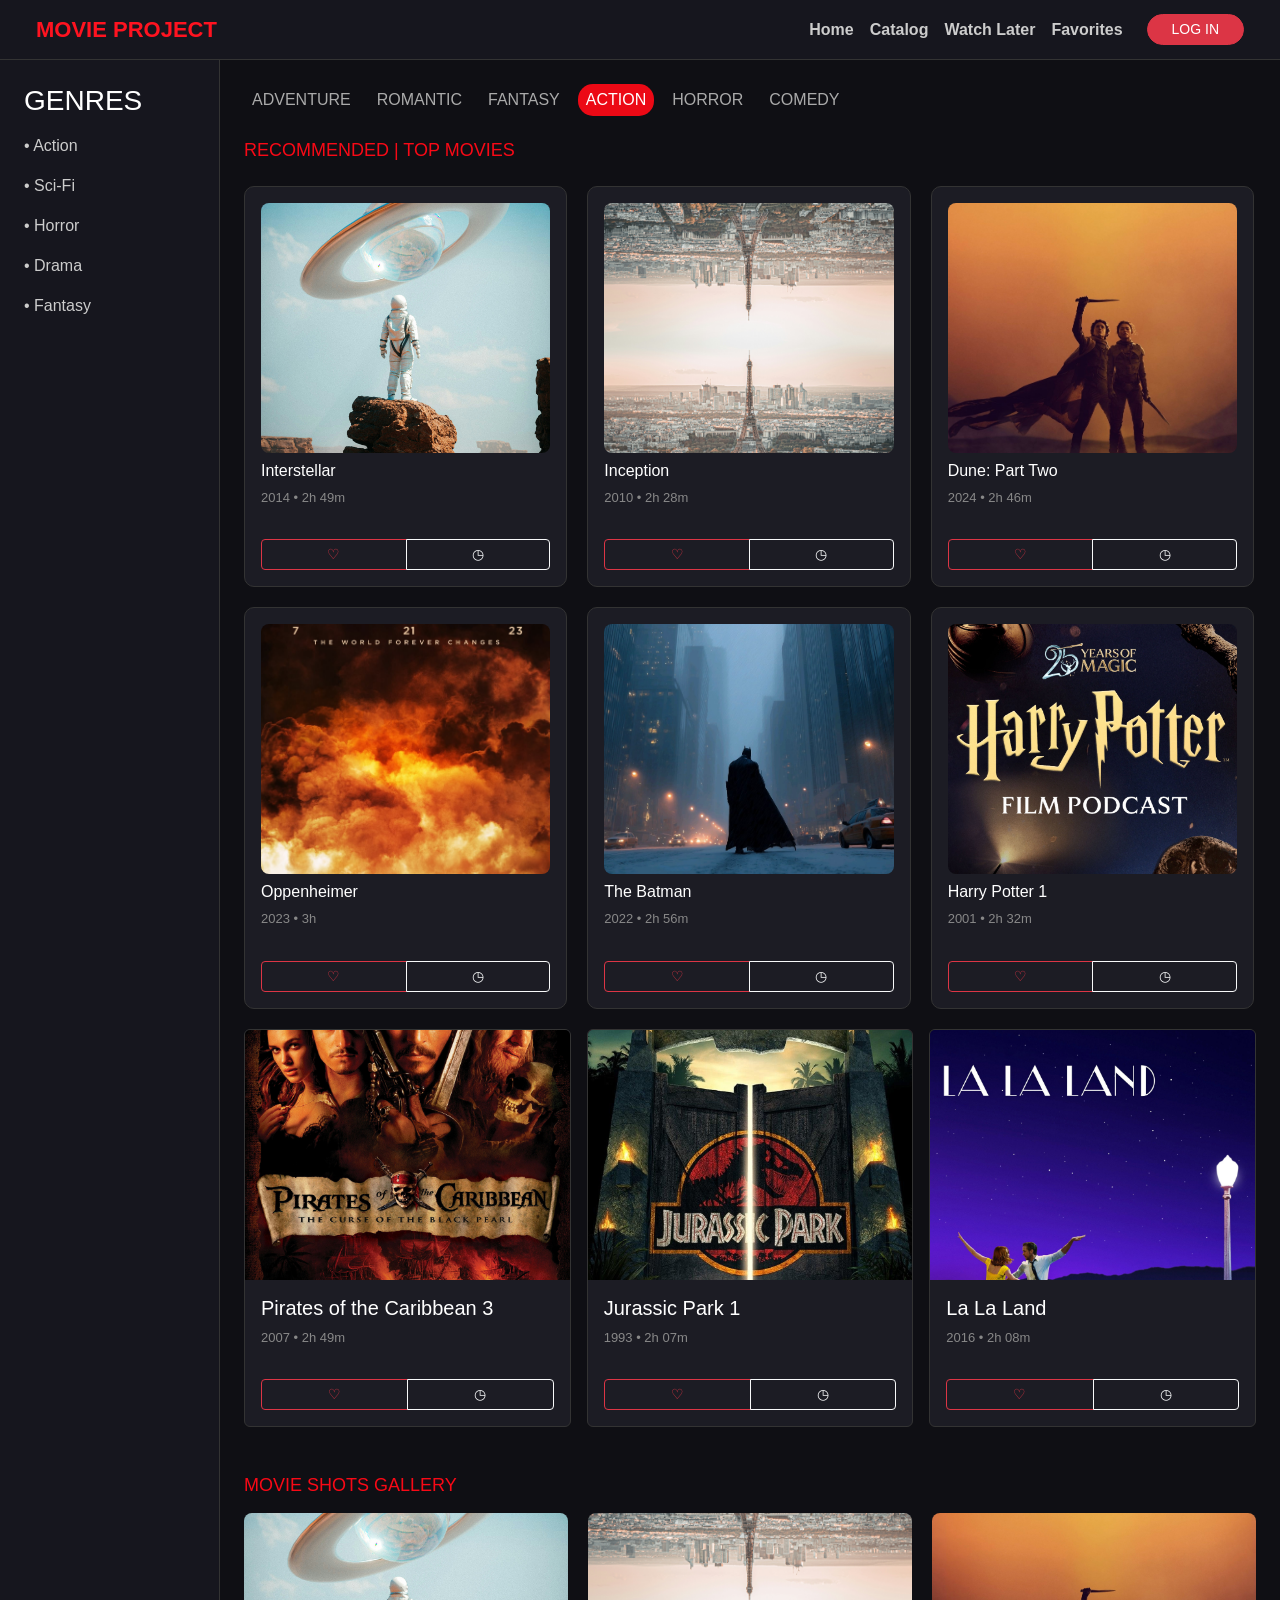
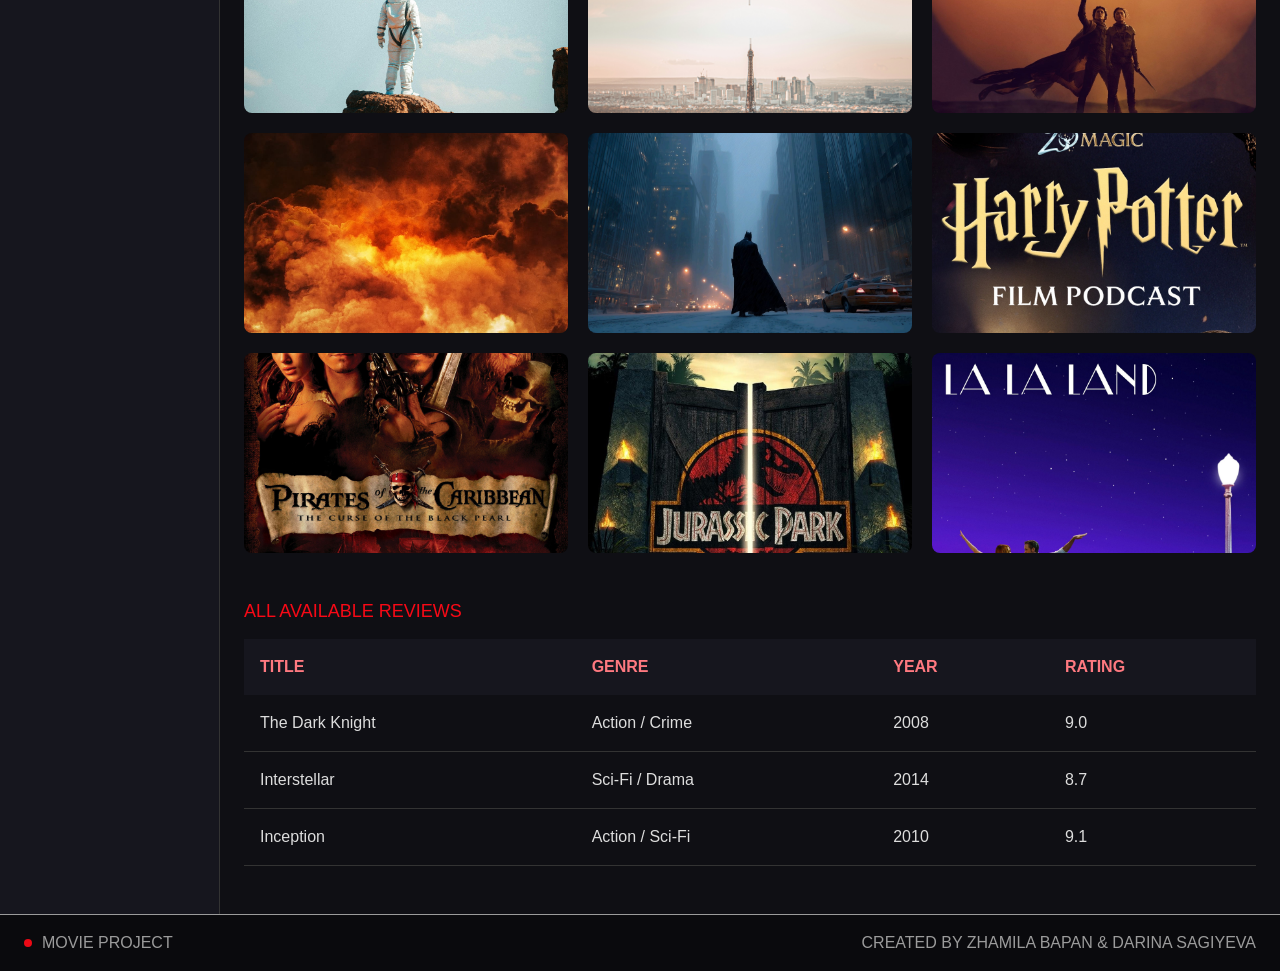
==== commit b0ea56c6: "Complete Assignment 3 responsive design" ====
--- a/catalog.html
+++ b/catalog.html
@@ -4,301 +4,335 @@
     <meta charset="UTF-8">
     <meta name="viewport" content="width=device-width, initial-scale=1.0">
     <title>Catalog | MOVIE PROJECT</title>
+    <link href="https://cdn.jsdelivr.net/npm/bootstrap@5.3.3/dist/css/bootstrap.min.css" rel="stylesheet">
     <link rel="stylesheet" href="css/style.css">
 </head>
+
 <body>
-    <!-- GRID CONTAINER (TASK 3) -->
-    <div class="grid-container">
-        <!-- HEADER (FLEXBOX - TASK 1) -->
-        <header id="main-header">
-            <div class="logo">MOVIE PROJECT</div>
-            <nav class="nav-menu">
-                <a href="index.html">Home</a>
-                <a href="catalog.html" class="active">Catalog</a>
-                <a href="watch-later.html">Watch Later</a>
-                <a href="favorites.html">Favorites</a>
-            </nav>
-            <button class="btn-pill" type="button">LOG IN</button>
-        </header>
-
-        <!-- SIDEBAR (TASK 3) -->
-        <aside class="site-sidebar">
-            <h3>GENRES</h3>
-            <br>
-            <p><a href="#" style="color: #ff7980;">• Action</a></p><br>
-            <p><a href="#" style="color: #ccc;">• Sci-Fi</a></p><br>
-            <p><a href="#" style="color: #ccc;">• Horror</a></p><br>
-            <p><a href="#" style="color: #ccc;">• Drama</a></p><br>
-            <p><a href="#" style="color: #ccc;">• Fantasy</a></p>
-        </aside>
-
-        <!-- MAIN CONTENT (TASK 3) -->
-        <main class="container">
-            <!-- ЖАНРЛАР TAGS -->
-            <section class="genre-tags">
-                <span class="tag">ADVENTURE</span>
-                <span class="tag">ROMANTIC</span>
-                <span class="tag">FANTASY</span>
-                <span class="tag active-tag">ACTION</span>
-                <span class="tag">HORROR</span>
-                <span class="tag">COMEDY</span>
-            </section>
-
-            <!-- FLEXBOX CARD ROW (TASK 2) -->
-            <section class="catalog-section">
-                <h2 class="section-title">RECOMMENDED | TOP MOVIES</h2>
-                
-                <div class="cards-flex-container">
-                    <div class="movie-card">
-                        <img src="images/interstellar.jpg" alt="Interstellar">
-                        <h3>Interstellar</h3>
-                        <p>2014 • 2h 49m</p>
-                        <div class="movie-buttons">
-                            <button onclick="saveMovie('favorites', 'Interstellar', '2014', 'Sci-Fi / Drama')">♡</button>
-                            <button onclick="saveMovie('watchLater', 'Interstellar', '2014', 'Sci-Fi / Drama')">◷</button>
-                        </div>
-                    </div>
-
-                    <div class="movie-card">
-                        <img src="images/inception.jpg" alt="Inception">
-                        <h3>Inception</h3>
-                        <p>2010 • 2h 28m</p>
-                        <div class="movie-buttons">
-                            <button onclick="saveMovie('favorites', 'Inception', '2010', 'Action / Sci-Fi')">♡</button>
-                            <button onclick="saveMovie('watchLater', 'Inception', '2010', 'Action / Sci-Fi')">◷</button>
-                        </div>
-                    </div>
-
-                    <div class="movie-card">
-                        <img src="images/dune.jpg" alt="Dune Part Two">
-                        <h3>Dune: Part Two</h3>
-                        <p>2024 • 2h 46m</p>
-                        <div class="movie-buttons">
-                            <button onclick="saveMovie('favorites', 'Dune: Part Two', '2024', 'Sci-Fi / Adventure')">♡</button>
-                            <button onclick="saveMovie('watchLater', 'Dune: Part Two', '2024', 'Sci-Fi / Adventure')">◷</button>
-                        </div>
-                    </div>
-
-                    <div class="movie-card">
-                        <img src="images/oppenheimer.jpg" alt="Oppenheimer">
-                        <h3>Oppenheimer</h3>
-                        <p>2023 • 3h</p>
-                        <div class="movie-buttons">
-                            <button onclick="saveMovie('favorites', 'Oppenheimer', '2023', 'Drama / History')">♡</button>
-                            <button onclick="saveMovie('watchLater', 'Oppenheimer', '2023', 'Drama / History')">◷</button>
-                        </div>
-                    </div>
-
-                    <div class="movie-card">
-                        <img src="images/the-batman.jpg" alt="The Batman">
-                        <h3>The Batman</h3>
-                        <p>2022 • 2h 56m</p>
-                        <div class="movie-buttons">
-                            <button onclick="saveMovie('favorites', 'The Batman', '2022', 'Action / Crime')">♡</button>
-                            <button onclick="saveMovie('watchLater', 'The Batman', '2022', 'Action / Crime')">◷</button>
-                        </div>
-                    </div>
-
-                    <div class="movie-card">
-                        <img src="images/harry-potter.jpg" alt="Harry Potter 1">
-                        <h3>Harry Potter 1</h3>
-                        <p>2001 • 2h 32m</p>
-                        <div class="movie-buttons">
-                            <button onclick="saveMovie('favorites', 'Harry Potter 1', '2001', 'Fantasy / Adventure')">♡</button>
-                            <button onclick="saveMovie('watchLater', 'Harry Potter 1', '2001', 'Fantasy / Adventure')">◷</button>
-                        </div>
-                    </div>
-
-                    <div class="movie-card">
-                        <img src="images/pirates3.jpg" alt="Pirates 3">
-                        <h3>Pirates of the Caribbean 3</h3>
-                        <p>2007 • 2h 49m</p>
-                        <div class="movie-buttons">
-                            <button onclick="saveMovie('favorites', 'Pirates of the Caribbean 3', '2007', 'Action / Adventure')">♡</button>
-                            <button onclick="saveMovie('watchLater', 'Pirates of the Caribbean 3', '2007', 'Action / Adventure')">◷</button>
-                        </div>
-                    </div>
-
-                    <div class="movie-card">
-                        <img src="images/jurassic-park.jpg" alt="Jurassic Park">
-                        <h3>Jurassic Park 1</h3>
-                        <p>1993 • 2h 07m</p>
-                        <div class="movie-buttons">
-                            <button onclick="saveMovie('favorites', 'Jurassic Park 1', '1993', 'Sci-Fi / Adventure')">♡</button>
-                            <button onclick="saveMovie('watchLater', 'Jurassic Park 1', '1993', 'Sci-Fi / Adventure')">◷</button>
-                        </div>
-                    </div>
-
-                    <div class="movie-card">
-                        <img src="images/lalaland.jpg" alt="La La Land">
-                        <h3>La La Land</h3>
-                        <p>2016 • 2h 08m</p>
-                        <div class="movie-buttons">
-                            <button onclick="saveMovie('favorites', 'La La Land', '2016', 'Comedy / Drama / Music')">♡</button>
-                            <button onclick="saveMovie('watchLater', 'La La Land', '2016', 'Comedy / Drama / Music')">◷</button>
-                        </div>
-                    </div>
-
-                    <div class="movie-card">
-                        <img src="images/fight-club.jpg" alt="Fight Club">
-                        <h3>Fight Club</h3>
-                        <p>1999 • 2h 19m</p>
-                        <div class="movie-buttons">
-                            <button onclick="saveMovie('favorites', 'Fight Club', '1999', 'Drama')">♡</button>
-                            <button onclick="saveMovie('watchLater', 'Fight Club', '1999', 'Drama')">◷</button>
-                        </div>
-                    </div>
-
-                    <div class="movie-card">
-                        <img src="images/odyssey.jpg" alt="Odyssey">
-                        <h3>Odyssey</h3>
-                        <p>2026 • 2h 29m</p>
-                        <div class="movie-buttons">
-                            <button onclick="saveMovie('favorites', 'Odyssey', '2026', 'Sci-Fi / Adventure')">♡</button>
-                            <button onclick="saveMovie('watchLater', 'Odyssey', '2026', 'Sci-Fi / Adventure')">◷</button>
-                        </div>
+<div class="grid-container">
+
+<nav class="navbar navbar-expand-lg navbar-dark movie-navbar px-3 px-lg-4">
+    <div class="container-fluid">
+        <a class="navbar-brand logo" href="index.html">MOVIE PROJECT</a>
+        <button class="navbar-toggler" type="button" data-bs-toggle="collapse" data-bs-target="#navbarMenu" aria-label="Open navigation">
+            <span class="navbar-toggler-icon"></span>
+        </button>
+
+        <div class="collapse navbar-collapse" id="navbarMenu">
+            <ul class="navbar-nav">
+                <li class="nav-item"><a class="nav-link" href="index.html">Home</a></li>
+                <li class="nav-item"><a class="nav-link" href="catalog.html">Catalog</a></li>
+                <li class="nav-item"><a class="nav-link" href="watch-later.html">Watch Later</a></li>
+                <li class="nav-item"><a class="nav-link" href="favorites.html">Favorites</a></li>
+            </ul>
+
+            <button class="btn btn-danger btn-sm rounded-pill px-4 ms-3">
+                LOG IN
+            </button>
+        </div>
+    </div>
+</nav>
+
+<aside class="site-sidebar p-4">
+    <h3>GENRES</h3>
+    <p class="mt-3"><a href="#">• Action</a></p>
+    <p class="mt-3"><a href="#">• Sci-Fi</a></p>
+    <p class="mt-3"><a href="#">• Horror</a></p>
+    <p class="mt-3"><a href="#">• Drama</a></p>
+    <p class="mt-3"><a href="#">• Fantasy</a></p>
+</aside>
+
+<main class="main-content p-3 p-lg-4">
+<div class="container-fluid p-0">
+
+<section class="genre-tags mb-4">
+    <span class="tag px-2 py-1">ADVENTURE</span>
+    <span class="tag px-2 py-1">ROMANTIC</span>
+    <span class="tag px-2 py-1">FANTASY</span>
+    <span class="tag active-tag px-2 py-1">ACTION</span>
+    <span class="tag px-2 py-1">HORROR</span>
+    <span class="tag px-2 py-1">COMEDY</span>
+</section>
+
+<section>
+    <h1 class="section-title mb-4">RECOMMENDED | TOP MOVIES</h1>
+
+    <div class="cards-flex-container">
+
+        <div class="movie-card p-3">
+            <img src="images/interstellar.jpg" alt="Interstellar">
+            <h3 class="mt-2">Interstellar</h3>
+            <p class="mt-1">2014 • 2h 49m</p>
+
+            <div class="btn-group w-100 mt-3">
+                <button class="btn btn-outline-danger btn-sm"
+                onclick="saveMovie('favorites','Interstellar','2014','Sci-Fi / Drama')">♡</button>
+
+                <button class="btn btn-outline-light btn-sm"
+                onclick="saveMovie('watchLater','Interstellar','2014','Sci-Fi / Drama')">◷</button>
+            </div>
+        </div>
+
+        <div class="movie-card p-3">
+            <img src="images/inception.jpg" alt="Inception">
+            <h3 class="mt-2">Inception</h3>
+            <p class="mt-1">2010 • 2h 28m</p>
+
+            <div class="btn-group w-100 mt-3">
+                <button class="btn btn-outline-danger btn-sm"
+                onclick="saveMovie('favorites','Inception','2010','Action / Sci-Fi')">♡</button>
+
+                <button class="btn btn-outline-light btn-sm"
+                onclick="saveMovie('watchLater','Inception','2010','Action / Sci-Fi')">◷</button>
+            </div>
+        </div>
+
+        <div class="movie-card p-3">
+            <img src="images/dune.jpg" alt="Dune">
+            <h3 class="mt-2">Dune: Part Two</h3>
+            <p class="mt-1">2024 • 2h 46m</p>
+
+            <div class="btn-group w-100 mt-3">
+                <button class="btn btn-outline-danger btn-sm"
+                onclick="saveMovie('favorites','Dune: Part Two','2024','Sci-Fi / Adventure')">♡</button>
+
+                <button class="btn btn-outline-light btn-sm"
+                onclick="saveMovie('watchLater','Dune: Part Two','2024','Sci-Fi / Adventure')">◷</button>
+            </div>
+        </div>
+
+        <div class="movie-card p-3">
+            <img src="images/oppenheimer.jpg" alt="Oppenheimer">
+            <h3 class="mt-2">Oppenheimer</h3>
+            <p class="mt-1">2023 • 3h</p>
+
+            <div class="btn-group w-100 mt-3">
+                <button class="btn btn-outline-danger btn-sm"
+                onclick="saveMovie('favorites','Oppenheimer','2023','Drama / History')">♡</button>
+
+                <button class="btn btn-outline-light btn-sm"
+                onclick="saveMovie('watchLater','Oppenheimer','2023','Drama / History')">◷</button>
+            </div>
+        </div>
+
+        <div class="movie-card p-3">
+            <img src="images/the-batman.jpg" alt="The Batman">
+            <h3 class="mt-2">The Batman</h3>
+            <p class="mt-1">2022 • 2h 56m</p>
+
+            <div class="btn-group w-100 mt-3">
+                <button class="btn btn-outline-danger btn-sm"
+                onclick="saveMovie('favorites','The Batman','2022','Action / Crime')">♡</button>
+
+                <button class="btn btn-outline-light btn-sm"
+                onclick="saveMovie('watchLater','The Batman','2022','Action / Crime')">◷</button>
+            </div>
+        </div>
+
+        <div class="movie-card p-3">
+            <img src="images/harry-potter.jpg" alt="Harry Potter">
+            <h3 class="mt-2">Harry Potter 1</h3>
+            <p class="mt-1">2001 • 2h 32m</p>
+
+            <div class="btn-group w-100 mt-3">
+                <button class="btn btn-outline-danger btn-sm"
+                onclick="saveMovie('favorites','Harry Potter 1','2001','Fantasy / Adventure')">♡</button>
+
+                <button class="btn btn-outline-light btn-sm"
+                onclick="saveMovie('watchLater','Harry Potter 1','2001','Fantasy / Adventure')">◷</button>
+            </div>
+        </div>
+
+    </div>
+
+    <div class="row g-3 mt-1">
+
+        <div class="col-12 col-md-6 col-lg-4">
+            <div class="card bootstrap-card h-100">
+                <img src="images/pirates3.jpg" class="card-img-top" alt="Pirates of the Caribbean">
+
+                <div class="card-body">
+                    <h3 class="card-title h5">Pirates of the Caribbean 3</h3>
+                    <p class="card-text">2007 • 2h 49m</p>
+
+                    <div class="btn-group w-100 mt-3">
+                        <button class="btn btn-outline-danger btn-sm"
+                        onclick="saveMovie('favorites','Pirates of the Caribbean 3','2007','Action / Adventure')">♡</button>
+
+                        <button class="btn btn-outline-light btn-sm"
+                        onclick="saveMovie('watchLater','Pirates of the Caribbean 3','2007','Action / Adventure')">◷</button>
                     </div>
                 </div>
-            </section>
-
-            <!-- GRID IMAGE галлереясы (TASK 4) -->
-            <section class="gallery-section">
-                <h2 class="section-title">MOVIE SHOTS GALLERY</h2>
-                <div class="image-gallery">
-                    <div class="gallery-item">
-                        <img src="images/interstellar.jpg" alt="Shot 1">
-                        <div class="gallery-overlay">Interstellar Wormhole</div>
-                    </div>
-                    <div class="gallery-item">
-                        <img src="images/inception.jpg" alt="Shot 2">
-                        <div class="gallery-overlay">Inception Dream City</div>
-                    </div>
-                    <div class="gallery-item">
-                        <img src="images/dune.jpg" alt="Shot 3">
-                        <div class="gallery-overlay">Dune Desert World</div>
-                    </div>
-                    <div class="gallery-item">
-                        <img src="images/oppenheimer.jpg" alt="Shot 4">
-                        <div class="gallery-overlay">Oppenheimer Laboratory</div>
-                    </div>
-                    <div class="gallery-item">
-                        <img src="images/the-batman.jpg" alt="Shot 5">
-                        <div class="gallery-overlay">Gotham City Night</div>
-                    </div>
-                    <div class="gallery-item">
-                        <img src="images/harry-potter.jpg" alt="Shot 6">
-                        <div class="gallery-overlay">Hogwarts Express</div>
-                    </div>
-                    <div class="gallery-item">
-                        <img src="images/pirates3.jpg" alt="Shot 7">
-                        <div class="gallery-overlay">At World's End Voyage</div>
-                    </div>
-                    <div class="gallery-item">
-                        <img src="images/jurassic-park.jpg" alt="Shot 8">
-                        <div class="gallery-overlay">Jurassic Island Gate</div>
-                    </div>
-                    <div class="gallery-item">
-                        <img src="images/lalaland.jpg" alt="Shot 9">
-                        <div class="gallery-overlay">City of Stars Sunset</div>
+            </div>
+        </div>
+
+        <div class="col-12 col-md-6 col-lg-4">
+            <div class="card bootstrap-card h-100">
+                <img src="images/jurassic-park.jpg" class="card-img-top" alt="Jurassic Park">
+
+                <div class="card-body">
+                    <h3 class="card-title h5">Jurassic Park 1</h3>
+                    <p class="card-text">1993 • 2h 07m</p>
+
+                    <div class="btn-group w-100 mt-3">
+                        <button class="btn btn-outline-danger btn-sm"
+                        onclick="saveMovie('favorites','Jurassic Park 1','1993','Sci-Fi / Adventure')">♡</button>
+
+                        <button class="btn btn-outline-light btn-sm"
+                        onclick="saveMovie('watchLater','Jurassic Park 1','1993','Sci-Fi / Adventure')">◷</button>
                     </div>
                 </div>
-            </section>
-
-            <!-- звездочки TABLE -->
-            <section class="table-section">
-                <h2 class="section-title">ALL AVAILABLE REVIEWS</h2>
-                <table class="data-table">
-                    <thead>
-                        <tr>
-                            <th>TITLE</th>
-                            <th>GENRE</th>
-                            <th>YEAR</th>
-                            <th>RATING</th>
-                        </tr>
-                    </thead>
-                    <tbody>
-                        <tr>
-                            <td>The Dark Knight</td>
-                            <td>Action / Crime</td>
-                            <td>2008</td>
-                            <td>9.0</td>
-                        </tr>
-                        <tr>
-                            <td>Interstellar</td>
-                            <td>Sci-Fi / Drama</td>
-                            <td>2014</td>
-                            <td>8.7</td>
-                        </tr>
-                        <tr>
-                            <td>Inception</td>
-                            <td>Action / Sci-Fi</td>
-                            <td>2010</td>
-                            <td>9.1</td>
-                        </tr>
-                        <tr>
-                            <td>Harry Potter and the Sorcerer's Stone</td>
-                            <td>Fantasy / Adventure</td>
-                            <td>2001</td>
-                            <td>7.6</td>
-                        </tr>
-                        <tr>
-                            <td>Pirates of the Caribbean: At World's End</td>
-                            <td>Action / Adventure</td>
-                            <td>2007</td>
-                            <td>7.1</td>
-                        </tr>
-                        <tr>
-                            <td>Jurassic Park</td>
-                            <td>Sci-Fi / Adventure</td>
-                            <td>1993</td>
-                            <td>8.2</td>
-                        </tr>
-                        <tr>
-                            <td>La La Land</td>
-                            <td>Comedy / Drama / Music</td>
-                            <td>2016</td>
-                            <td>8.0</td>
-                        </tr>
-                        <tr>
-                            <td>Fight Club</td>
-                            <td>Drama</td>
-                            <td>1999</td>
-                            <td>8.8</td>
-                        </tr>
-                        <tr>
-                            <td>Odyssey</td>
-                            <td>Sci-Fi / Adventure</td>
-                            <td>2026</td>
-                            <td>8.3</td>
-                        </tr>
-                    </tbody>
-                </table> 
-            </section> 
-        </main>
-
-        <!-- FOOTER (TASK 3) -->
-        <footer class="site-footer">
-            <div class="footer-left">
-                <span class="footer-dot"></span>
-                <p>MOVIE PROJECT</p>
-            </div>
-            <p class="footer-right">CREATED BY ZHAMILA BAPAN & DARINA SAGIYEVA</p>
-        </footer>
-    </div>
-
-    <!-- SCRIPT джэс -->
-    <script>
-    function saveMovie(listName, title, year, genre) {
-        let movies = JSON.parse(localStorage.getItem(listName)) || [];
-        let exists = movies.some(function(movie) {
-            return movie.title === title;
-        });
-        if (!exists) {
-            movies.push({ title: title, year: year, genre: genre });
+            </div>
+        </div>
+
+        <div class="col-12 col-md-6 col-lg-4">
+            <div class="card bootstrap-card h-100">
+                <img src="images/lalaland.jpg" class="card-img-top" alt="La La Land">
+
+                <div class="card-body">
+                    <h3 class="card-title h5">La La Land</h3>
+                    <p class="card-text">2016 • 2h 08m</p>
+
+                    <div class="btn-group w-100 mt-3">
+                        <button class="btn btn-outline-danger btn-sm"
+                        onclick="saveMovie('favorites','La La Land','2016','Comedy / Drama / Music')">♡</button>
+
+                        <button class="btn btn-outline-light btn-sm"
+                        onclick="saveMovie('watchLater','La La Land','2016','Comedy / Drama / Music')">◷</button>
+                    </div>
+                </div>
+            </div>
+        </div>
+
+    </div>
+</section>
+
+<section class="my-5">
+    <h2 class="section-title mb-3">MOVIE SHOTS GALLERY</h2>
+
+    <div class="image-gallery">
+        <div class="gallery-item">
+            <img src="images/interstellar.jpg" alt="Interstellar">
+            <div class="gallery-overlay p-2">Interstellar</div>
+        </div>
+
+        <div class="gallery-item">
+            <img src="images/inception.jpg" alt="Inception">
+            <div class="gallery-overlay p-2">Inception</div>
+        </div>
+
+        <div class="gallery-item">
+            <img src="images/dune.jpg" alt="Dune">
+            <div class="gallery-overlay p-2">Dune</div>
+        </div>
+
+        <div class="gallery-item">
+            <img src="images/oppenheimer.jpg" alt="Oppenheimer">
+            <div class="gallery-overlay p-2">Oppenheimer</div>
+        </div>
+
+        <div class="gallery-item">
+            <img src="images/the-batman.jpg" alt="The Batman">
+            <div class="gallery-overlay p-2">The Batman</div>
+        </div>
+
+        <div class="gallery-item">
+            <img src="images/harry-potter.jpg" alt="Harry Potter">
+            <div class="gallery-overlay p-2">Harry Potter</div>
+        </div>
+
+        <div class="gallery-item">
+            <img src="images/pirates3.jpg" alt="Pirates">
+            <div class="gallery-overlay p-2">Pirates of the Caribbean</div>
+        </div>
+
+        <div class="gallery-item">
+            <img src="images/jurassic-park.jpg" alt="Jurassic Park">
+            <div class="gallery-overlay p-2">Jurassic Park</div>
+        </div>
+
+        <div class="gallery-item">
+            <img src="images/lalaland.jpg" alt="La La Land">
+            <div class="gallery-overlay p-2">La La Land</div>
+        </div>
+    </div>
+</section>
+
+<section class="mb-4">
+    <h2 class="section-title mb-3">ALL AVAILABLE REVIEWS</h2>
+
+    <div class="table-responsive">
+        <table class="data-table">
+            <thead>
+                <tr>
+                    <th class="p-3">TITLE</th>
+                    <th class="p-3">GENRE</th>
+                    <th class="p-3">YEAR</th>
+                    <th class="p-3">RATING</th>
+                </tr>
+            </thead>
+
+            <tbody>
+                <tr>
+                    <td class="p-3">The Dark Knight</td>
+                    <td class="p-3">Action / Crime</td>
+                    <td class="p-3">2008</td>
+                    <td class="p-3">9.0</td>
+                </tr>
+
+                <tr>
+                    <td class="p-3">Interstellar</td>
+                    <td class="p-3">Sci-Fi / Drama</td>
+                    <td class="p-3">2014</td>
+                    <td class="p-3">8.7</td>
+                </tr>
+
+                <tr>
+                    <td class="p-3">Inception</td>
+                    <td class="p-3">Action / Sci-Fi</td>
+                    <td class="p-3">2010</td>
+                    <td class="p-3">9.1</td>
+                </tr>
+            </tbody>
+        </table>
+    </div>
+</section>
+
+</div>
+</main>
+
+<footer class="site-footer py-3 px-4">
+    <div class="footer-left">
+        <span class="footer-dot"></span>
+        <p class="mb-0">MOVIE PROJECT</p>
+    </div>
+
+    <p class="mb-0">CREATED BY ZHAMILA BAPAN & DARINA SAGIYEVA</p>
+</footer>
+
+</div>
+
+<script>
+function saveMovie(list, title, year, genre) {
+    let movies = JSON.parse(localStorage.getItem(list)) || [];
+
+    for (let i = 0; i < movies.length; i++) {
+        if (movies[i].title == title) {
+            return;
         }
-        localStorage.setItem(listName, JSON.stringify(movies));
     }
-    </script>
+
+    movies.push({
+        title: title,
+        genre: genre,
+        year: year
+    });
+
+    localStorage.setItem(list, JSON.stringify(movies));
+}
+</script>
+
+<script src="https://cdn.jsdelivr.net/npm/bootstrap@5.3.3/dist/js/bootstrap.bundle.min.js"></script>
+
 </body>
-</html>
-
+</html>
--- a/css/style.css
+++ b/css/style.css
@@ -15,152 +15,74 @@
     text-decoration: none;
 }
 
-
-/* 
-   GRID
- */
-
+.movie-navbar .container-fluid {
+    display: flex;
+    justify-content: space-between;
+}
+
+.movie-navbar .navbar-collapse {
+    flex-grow: 0;
+}
+
+.movie-navbar .navbar-collapse {
+    align-items: center;
+}
+
+/* GRID */
 .grid-container {
     min-height: 100vh;
-
     display: grid;
-
     grid-template-columns: 220px 1fr;
-
     grid-template-areas:
         "header header"
         "sidebar main"
         "footer footer";
 }
 
-#main-header,
-.navbar {
-    grid-area: header;
-}
-
-.site-sidebar {
-    grid-area: sidebar;
-}
-
-.container,
-.favorites-container,
-.home-container {
-    grid-area: main;
-}
-
-.site-footer {
-    grid-area: footer;
-}
-
-
-/* 
-   ХЕАДЕР
- */
-
-#main-header,
-.navbar {
-    display: flex;
-    justify-content: space-between;
-    align-items: center;
-
-    background-color: #16161e;
-
-    padding: 15px 40px;
-
+.movie-navbar { grid-area: header; }
+.site-sidebar { grid-area: sidebar; }
+.main-content, .home-container, .favorites-container { grid-area: main; }
+.site-footer { grid-area: footer; }
+
+/* NAVBAR */
+.movie-navbar {
+    background-color: #16161e;
     border-bottom: 1px solid #333;
 }
 
-.logo {
-    color: #ff1320;
+.logo, .navbar-brand {
+    color: #ff1320 !important;
     font-size: 22px;
     font-weight: bold;
 }
 
-.nav-menu,
-.nav-links {
-    display: flex;
-    gap: 25px;
-}
-
-.nav-menu a,
-.nav-links a {
+.movie-navbar .nav-link {
     color: #ccc;
     font-weight: bold;
 }
 
-.nav-menu a:hover,
-.nav-links a:hover,
-.nav-menu .active,
-.nav-links .active {
+.movie-navbar .nav-link:hover,
+.movie-navbar .nav-link.active {
     color: #ff7980;
 }
 
-.user-action {
-    display: flex;
-    align-items: center;
-    gap: 10px;
-}
-
-.header-mask {
-    width: 30px;
-}
-
-.btn-pill,
-.login-btn {
-    background-color: #ec0915;
-    color: white;
-
-    border: none;
-
-    padding: 9px 20px;
-
-    border-radius: 20px;
-
-    cursor: pointer;
-}
-
-
-/* 
-   SIDEBAR
- */
-
+/* SIDEBAR */
 .site-sidebar {
     background-color: #16161e;
-
-    padding: 25px 20px;
-
     border-right: 1px solid #333;
 }
 
-
-/* 
-   MAIN
- */
-
-.container,
-.favorites-container,
-.home-container {
-    padding: 30px;
-}
-
-
-/* 
-   HOME пэйдж
- */
-
-.home-page {
-    background-color: #050000;
-}
+.site-sidebar a { color: #ccc; }
+.site-sidebar a:hover { color: #ff7980; }
+
+/* HOME */
+.home-page { background-color: #050000; }
 
 .masks-container {
     display: flex;
     justify-content: space-around;
     align-items: center;
-
-    margin-top: -30px;
-    margin-bottom: 100px;
-
-
+    transform: translateY(-25px);
 }
 
 .mask {
@@ -168,112 +90,61 @@
     opacity: 0.4;
 }
 
-.mask:hover {
-    opacity: 1;
-}
-
-.hero-content {
-    max-width: 650px;
-
-    margin-bottom: 40px;
-    margin-left: 30px;
-}
+.mask:hover { opacity: 1; }
+
+.hero-content { max-width: 650px; }
 
 .hero-subtitle {
     color: #ff6069;
-
     font-size: 13px;
-
     letter-spacing: 3px;
-
-    margin-bottom: 10px;
-}
-
-.hero-title {
-    font-size: 56px;
-
-    margin-bottom: 20px;
-}
-
-.highlight {
-    color: #ec0915;
-}
+}
+
+.hero-title { font-size: 56px; }
+.highlight { color: #ec0915; }
 
 .hero-description {
     color: #aaa;
-
+    font-size: 16px;
     line-height: 1.6;
 }
 
-
-/* 
-   TITLдер
- */
-
-.catalog-section {
-    margin-bottom: 40px;
-}
-
-.section-title,
-.favorites-section-title {
+.section-title {
     color: #f80916;
-
-    font-size: 20px;
-
-    margin-bottom: 20px;
-}
-
-
-/* 
-   GENRE TAGS
- */
-
+    font-size: 18px;
+}
+
+/* GENRES */
 .genre-tags {
     display: flex;
     flex-wrap: wrap;
-
     gap: 10px;
-
-    margin-bottom: 25px;
 }
 
 .tag {
     color: #aaa;
-
-    padding: 6px 12px;
-
     border-radius: 15px;
-
     cursor: pointer;
 }
 
-.tag:hover,
-.active-tag {
+.tag:hover, .active-tag {
     background-color: #ec0915;
     color: white;
 }
 
-
-/* 
-   MOVIE CARDS
- */
-
+/* CSS CARDS */
 .cards-flex-container {
     display: flex;
     flex-wrap: wrap;
-
     gap: 20px;
 }
 
 .movie-card {
-    width: 200px;
-
+    width: calc(33.333% - 14px);
     background-color: #1c1c24;
-
     border: 1px solid #333;
     border-radius: 10px;
-
-    padding: 15px;
+    transition: 0.2s;
 }
 
 .movie-card:hover {
@@ -283,285 +154,160 @@
 .movie-card img {
     width: 100%;
     height: 250px;
-
     object-fit: cover;
-
     border-radius: 8px;
 }
 
-.movie-card h3 {
-    font-size: 16px;
-
-    margin-top: 10px;
-}
+.movie-card h3 { font-size: 16px; }
 
 .movie-card p {
     color: #888;
-
     font-size: 13px;
-
-    margin-top: 5px;
-}
-
-.movie-buttons {
-    display: flex;
-
-    gap: 10px;
-
-    margin-top: 15px;
-}
-
-.movie-buttons button {
-    background-color: #2a2a35;
-    color: white;
-
-    border: none;
-
-    padding: 8px;
-
-    flex: 1;
-
-    cursor: pointer;
-}
-
-.movie-buttons button:hover {
-    background-color: #ec0915;
-}
-
-
-/* 
-   ГАЛЛЕРИ
- */
-
-.gallery-section {
-    margin: 40px 0;
-}
-
+}
+
+/* BOOTSTRAP CARDS */
+.bootstrap-card {
+    background-color: #1c1c24;
+    color: white;
+    border: 1px solid #333;
+    transition: 0.2s;
+}
+
+.bootstrap-card:hover {
+    transform: translateY(-5px);
+}
+
+.bootstrap-card img {
+    height: 250px;
+    object-fit: cover;
+}
+
+.bootstrap-card .card-text {
+    color: #888;
+    font-size: 13px;
+}
+
+/* GALLERY */
 .image-gallery {
     display: grid;
-
     grid-template-columns: repeat(3, 1fr);
-
     gap: 20px;
-
-    margin-top: 20px;
 }
 
 .gallery-item {
     position: relative;
-
     height: 200px;
-
     overflow: hidden;
-
     border-radius: 8px;
 }
 
 .gallery-item img {
     width: 100%;
     height: 100%;
-
     object-fit: cover;
 }
 
 .gallery-overlay {
     position: absolute;
-
     bottom: 0;
-
-    width: 100%;
-
+    width: 100%;
     background-color: #ec0915;
-
-    padding: 10px;
-
+    color: white;
     text-align: center;
-
     display: none;
 }
 
-.gallery-item:hover .gallery-overlay {
-    display: block;
-}
-
-
-/* 
-   Табел
- */
-
-.table-section {
-    margin: 40px 0;
-}
-
-.data-table,
-.favorites-table {
-    width: 100%;
-
+.gallery-item:hover .gallery-overlay { display: block; }
+
+/* CAROUSEL */
+.carousel-img {
+    width: 100%;
+    height: 500px;
+    object-fit: cover;
+}
+
+/* VIDEO */
+.movie-video {
+    width: 100%;
+    max-height: 400px;
+    background-color: black;
+}
+
+/* TABLE */
+.data-table, .favorites-table {
+    width: 100%;
     border-collapse: collapse;
 }
 
-.data-table th,
-.favorites-table th {
-    background-color: #16161e;
-
+.data-table th, .favorites-table th {
+    background-color: #16161e;
     color: #ff7980;
-
-    padding: 12px;
-
     text-align: left;
 }
 
-.data-table td,
-.favorites-table td {
-    padding: 12px;
-
+.data-table td, .favorites-table td {
     border-bottom: 1px solid #333;
-
     color: #ddd;
 }
 
-
-/* 
-   ABOUT
- */
-
-.author-section,
-.favorites-about {
-    background-color: #16161e;
-
-    padding: 20px;
-
-    margin: 30px 0;
-
+/* ABOUT */
+.author-section, .favorites-about {
+    background-color: #16161e;
     border-left: 4px solid #ec0915;
 }
 
-.author-section h2,
-.favorites-about h2 {
-    color: #ff1320;
-
-    margin-bottom: 10px;
-}
-
-
-/* 
-   FORM
- */
-
-.form-box,
-.favorites-form-box {
-    max-width: 600px;
-
-    background-color: #16161e;
-
-    padding: 25px;
-
-    margin-top: 30px;
-    margin-left: 200px;
-
+.author-section h2, .favorites-about h2 { color: #ff1320; }
+
+/* FORM */
+.form-box, .favorites-form-box {
+    max-width: 650px;
+    background-color: #16161e;
     border-radius: 10px;
 }
 
-.form-box h2,
-.favorites-form-box h2 {
-    margin-bottom: 15px;
-}
-
-.form-box label,
-.favorites-form-box label {
-    display: block;
-
-    margin-top: 15px;
-    margin-bottom: 5px;
-}
-
-.form-box input,
-.form-box select,
-.form-box textarea,
-.favorites-form-box input,
-.favorites-form-box select,
-.favorites-form-box textarea {
-    width: 100%;
-
-    padding: 10px;
-
+.form-control, .form-select {
     background-color: #2a2a35;
     color: white;
-
     border: 1px solid #444;
-
-    border-radius: 5px;
-}
-
-.form-box input[type="color"],
-.favorites-form-box input[type="color"] {
-    width: 50px;
-    height: 35px;
-
-    padding: 0;
-}
-
-.btn-submit,
-.favorites-submit {
-    width: 100%;
-
-    margin-top: 20px;
-
-    padding: 12px;
-
-    background-color: #e50914;
-    color: white;
-
-    border: none;
-
-    cursor: pointer;
-}
-
-
-/* 
-   ФУУТЕР
- */
-
+}
+
+.form-control:focus, .form-select:focus {
+    background-color: #2a2a35;
+    color: white;
+    border-color: #ec0915;
+    box-shadow: none;
+}
+
+.form-control::placeholder { color: #aaa; }
+.form-select option { background-color: #2a2a35; }
+
+/* FOOTER */
 .site-footer {
     display: flex;
     justify-content: space-between;
     align-items: center;
-
     background-color: #0a0a0d;
-
     color: #9b9b9b;
-
-    padding: 20px 40px;
-
     border-top: 1px solid #9b9b9b;
 }
 
 .footer-left {
     display: flex;
     align-items: center;
-
     gap: 10px;
 }
 
 .footer-dot {
     width: 8px;
     height: 8px;
-
     background-color: #ec0915;
-
     border-radius: 50%;
 }
 
-
-/* 
-   TABLET
- */
-
-@media (max-width: 850px) {
-
+/* TABLET */
+@media (max-width: 1024px) {
     .grid-container {
         grid-template-columns: 1fr;
-
         grid-template-areas:
             "header"
             "sidebar"
@@ -569,45 +315,27 @@
             "footer";
     }
 
-    .image-gallery {
-        grid-template-columns: repeat(2, 1fr);
-    }
-}
-
-
-/* 
-   PHONE
- */
-
+    .hero-title { font-size: 46px; }
+    .hero-description { font-size: 15px; }
+    .movie-card { width: calc(50% - 10px); }
+    .carousel-img { height: 400px; }
+    .image-gallery { grid-template-columns: repeat(2, 1fr); }
+}
+
+/* PHONE */
 @media (max-width: 600px) {
-
-    #main-header,
-    .navbar {
-        flex-direction: column;
-
-        gap: 15px;
-    }
-
-    .cards-flex-container {
-        justify-content: center;
-    }
-
-    .movie-card {
-        width: 100%;
-        max-width: 280px;
-    }
-
-    .image-gallery {
-        grid-template-columns: 1fr;
-    }
+    .hero-title { font-size: 36px; }
+    .hero-description { font-size: 14px; }
+    .movie-card { width: 100%; }
+    .cards-flex-container { justify-content: center; }
+    .mask { width: 55px; }
+    .carousel-img { height: 250px; }
 
     .site-footer {
         flex-direction: column;
-
         gap: 10px;
+        text-align: center;
     }
 
-    .hero-title {
-        font-size: 40px;
-    }
+    .image-gallery { grid-template-columns: 1fr; }
 }
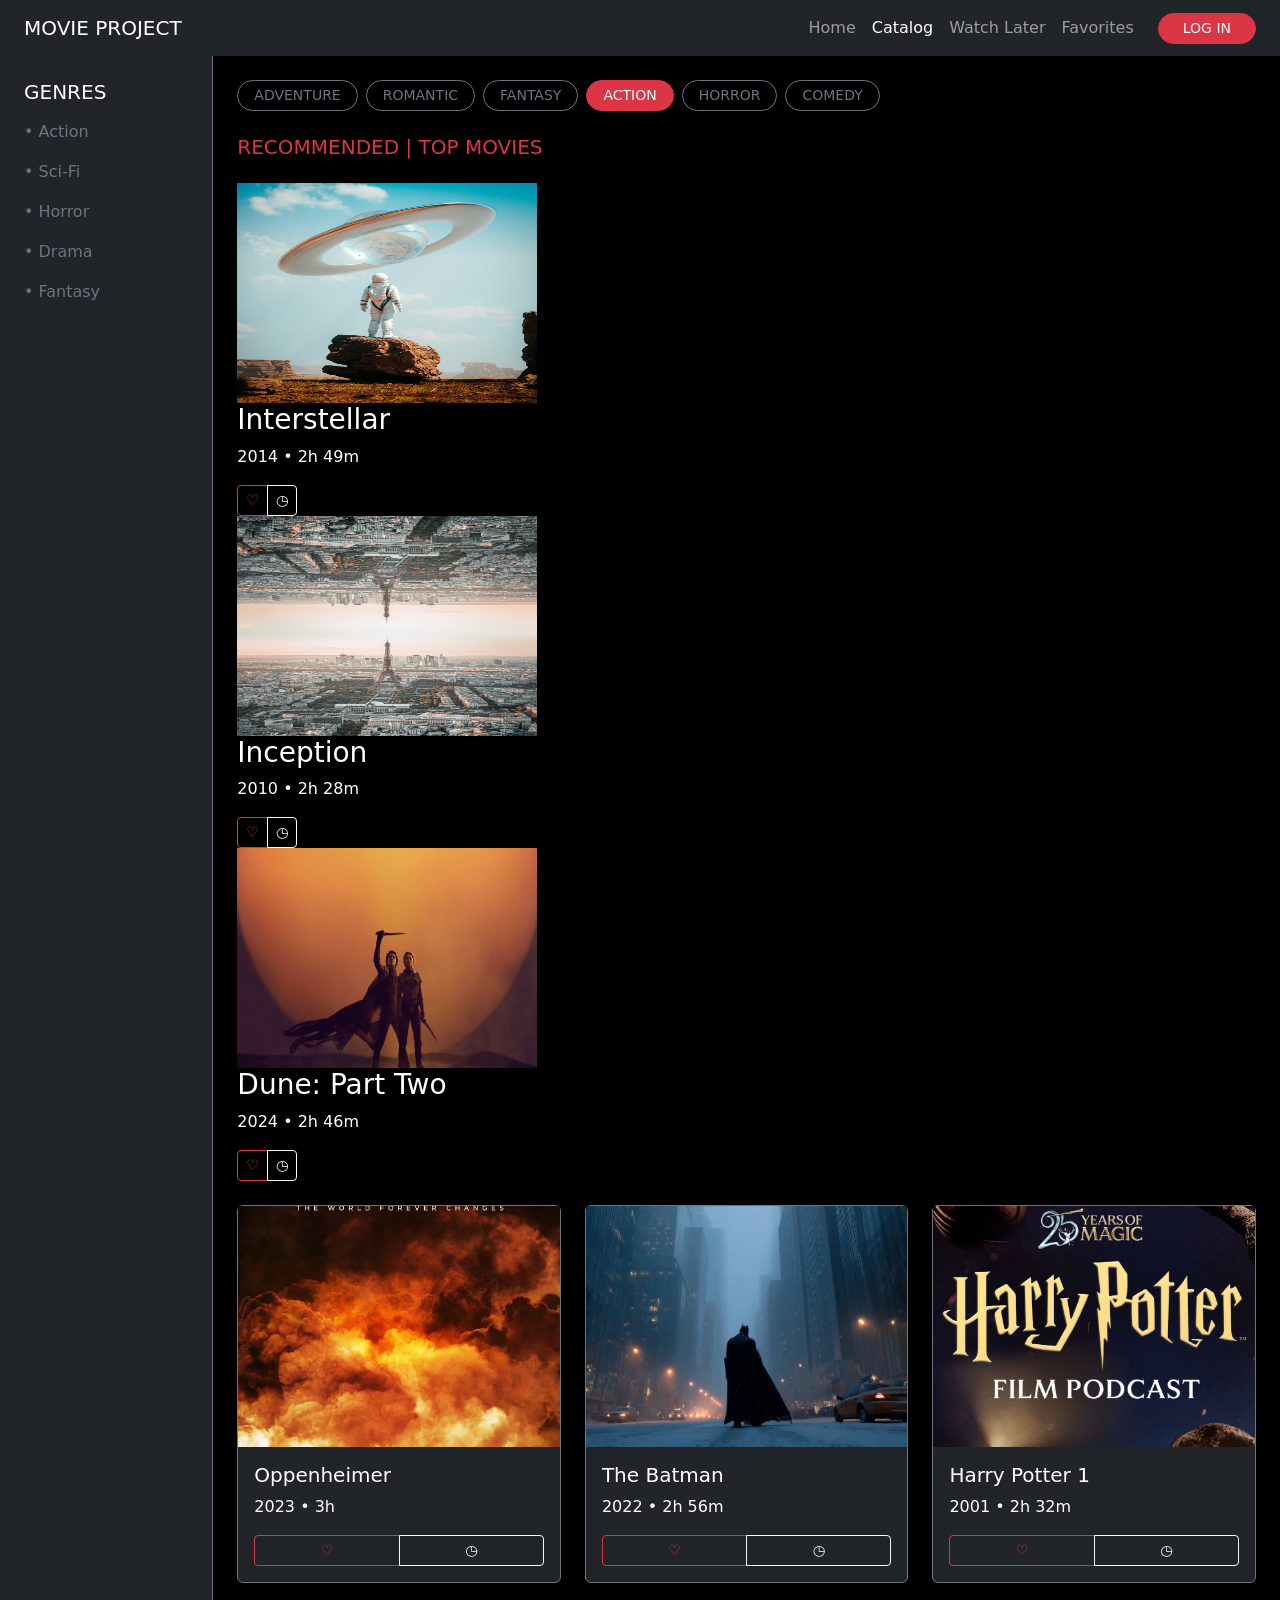
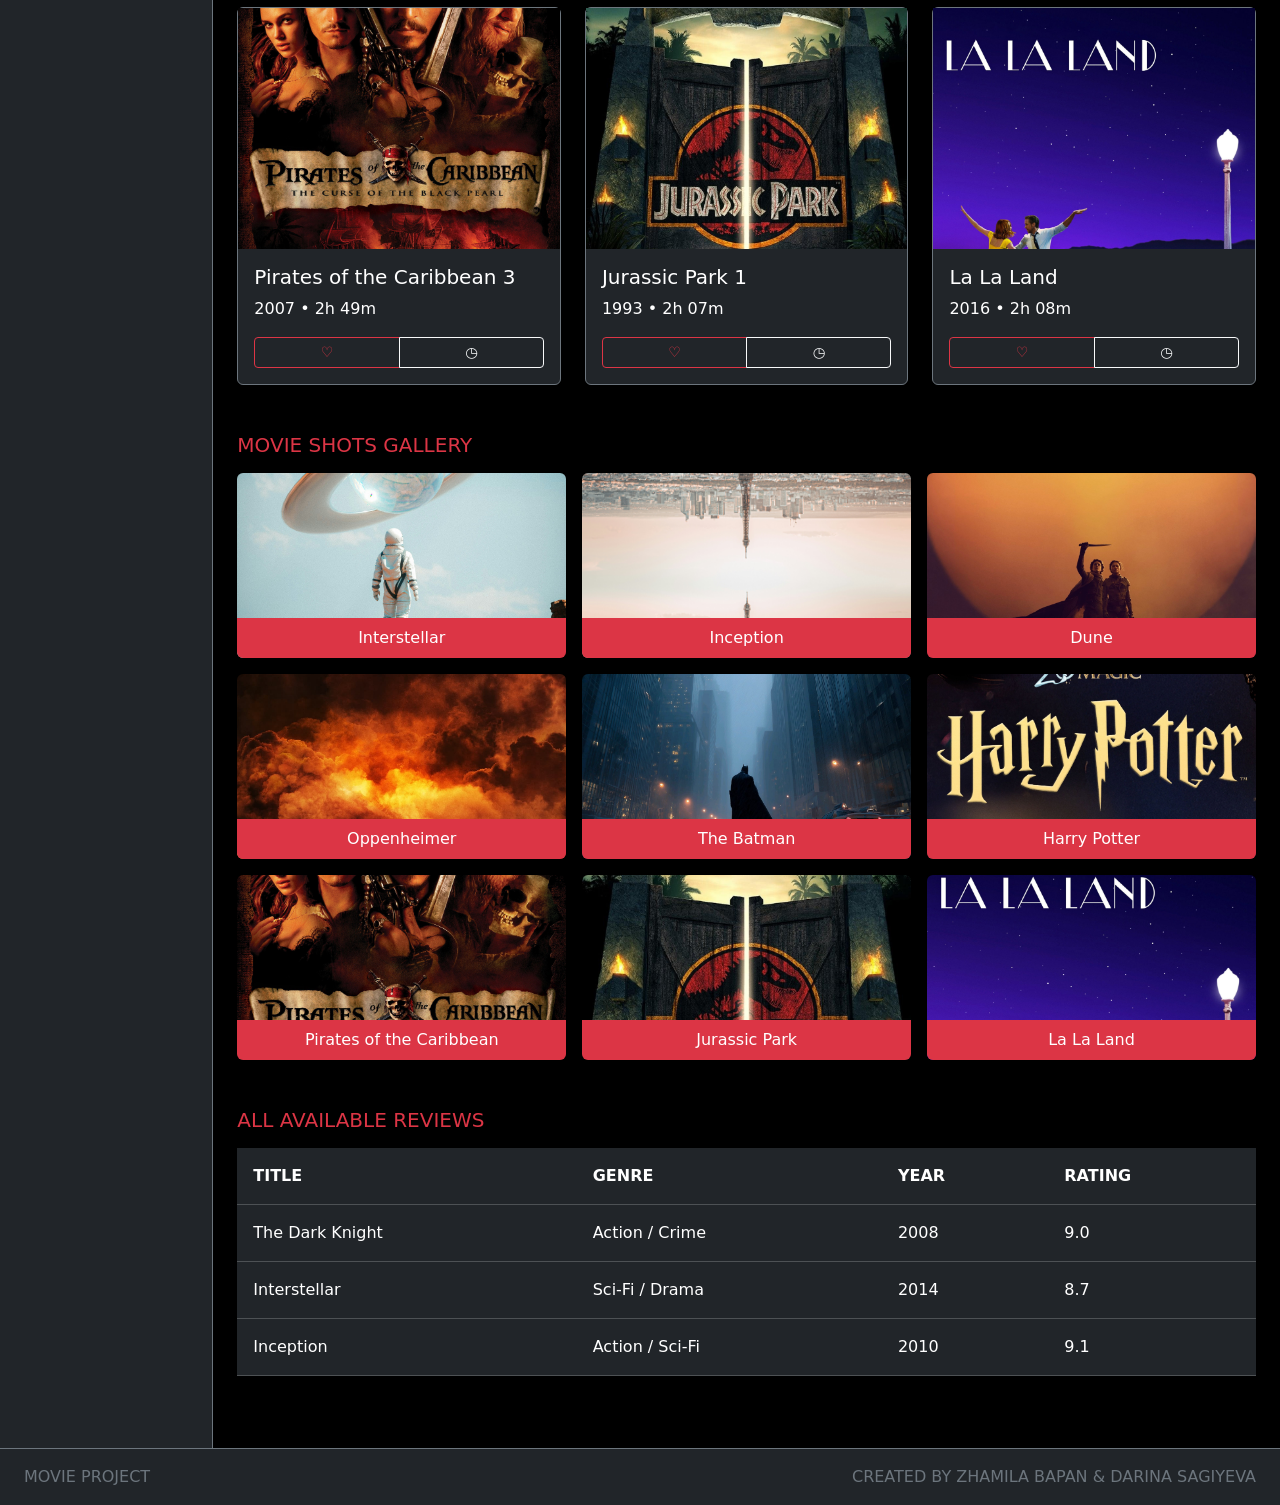
==== commit 90224ffe: "Update website number3" ====
--- a/catalog.html
+++ b/catalog.html
@@ -5,200 +5,243 @@
     <meta name="viewport" content="width=device-width, initial-scale=1.0">
     <title>Catalog | MOVIE PROJECT</title>
     <link href="https://cdn.jsdelivr.net/npm/bootstrap@5.3.3/dist/css/bootstrap.min.css" rel="stylesheet">
-    <link rel="stylesheet" href="css/style.css">
+    <!-- <link rel="stylesheet" href="css/style.css"> -->
 </head>
 
-<body>
-<div class="grid-container">
-
-<nav class="navbar navbar-expand-lg navbar-dark movie-navbar px-3 px-lg-4">
-    <div class="container-fluid">
+<body class="bg-black text-white">
+<div class="min-vh-100 d-flex flex-column">
+
+<nav class="navbar navbar-expand-lg navbar-dark bg-dark movie-navbar px-3 px-lg-4">
+    <div class="container-fluid p-0">
         <a class="navbar-brand logo" href="index.html">MOVIE PROJECT</a>
-        <button class="navbar-toggler" type="button" data-bs-toggle="collapse" data-bs-target="#navbarMenu" aria-label="Open navigation">
+
+        <button class="navbar-toggler" type="button" data-bs-toggle="collapse" data-bs-target="#navbarMenu"
+                aria-controls="navbarMenu" aria-expanded="false" aria-label="Open navigation">
             <span class="navbar-toggler-icon"></span>
         </button>
 
         <div class="collapse navbar-collapse" id="navbarMenu">
-            <ul class="navbar-nav">
+            <ul class="navbar-nav ms-lg-auto">
                 <li class="nav-item"><a class="nav-link" href="index.html">Home</a></li>
-                <li class="nav-item"><a class="nav-link" href="catalog.html">Catalog</a></li>
+                <li class="nav-item"><a class="nav-link active" href="catalog.html">Catalog</a></li>
                 <li class="nav-item"><a class="nav-link" href="watch-later.html">Watch Later</a></li>
                 <li class="nav-item"><a class="nav-link" href="favorites.html">Favorites</a></li>
             </ul>
 
-            <button class="btn btn-danger btn-sm rounded-pill px-4 ms-3">
-                LOG IN
-            </button>
+            <button class="btn btn-danger btn-sm rounded-pill px-4 mt-3 mt-lg-0 ms-lg-3">LOG IN</button>
         </div>
     </div>
 </nav>
 
-<aside class="site-sidebar p-4">
-    <h3>GENRES</h3>
-    <p class="mt-3"><a href="#">• Action</a></p>
-    <p class="mt-3"><a href="#">• Sci-Fi</a></p>
-    <p class="mt-3"><a href="#">• Horror</a></p>
-    <p class="mt-3"><a href="#">• Drama</a></p>
-    <p class="mt-3"><a href="#">• Fantasy</a></p>
+<div class="container-fluid flex-grow-1 p-0">
+<div class="row g-0 h-100">
+
+<aside class="site-sidebar col-12 col-lg-2 bg-dark border-end border-secondary p-4">
+    <h3 class="fs-5">GENRES</h3>
+    <p class="mt-3 mb-0"><a href="#" class="text-secondary text-decoration-none">• Action</a></p>
+    <p class="mt-3 mb-0"><a href="#" class="text-secondary text-decoration-none">• Sci-Fi</a></p>
+    <p class="mt-3 mb-0"><a href="#" class="text-secondary text-decoration-none">• Horror</a></p>
+    <p class="mt-3 mb-0"><a href="#" class="text-secondary text-decoration-none">• Drama</a></p>
+    <p class="mt-3 mb-0"><a href="#" class="text-secondary text-decoration-none">• Fantasy</a></p>
 </aside>
 
-<main class="main-content p-3 p-lg-4">
+<main class="main-content col-12 col-lg-10 px-3 px-lg-4 py-4">
 <div class="container-fluid p-0">
 
-<section class="genre-tags mb-4">
-    <span class="tag px-2 py-1">ADVENTURE</span>
-    <span class="tag px-2 py-1">ROMANTIC</span>
-    <span class="tag px-2 py-1">FANTASY</span>
-    <span class="tag active-tag px-2 py-1">ACTION</span>
-    <span class="tag px-2 py-1">HORROR</span>
-    <span class="tag px-2 py-1">COMEDY</span>
+<section class="mb-4">
+    <div class="d-flex flex-wrap gap-2">
+        <button class="btn btn-outline-secondary btn-sm rounded-pill px-3">ADVENTURE</button>
+        <button class="btn btn-outline-secondary btn-sm rounded-pill px-3">ROMANTIC</button>
+        <button class="btn btn-outline-secondary btn-sm rounded-pill px-3">FANTASY</button>
+        <button class="btn btn-danger btn-sm rounded-pill px-3">ACTION</button>
+        <button class="btn btn-outline-secondary btn-sm rounded-pill px-3">HORROR</button>
+        <button class="btn btn-outline-secondary btn-sm rounded-pill px-3">COMEDY</button>
+    </div>
 </section>
 
-<section>
-    <h1 class="section-title mb-4">RECOMMENDED | TOP MOVIES</h1>
-
-    <div class="cards-flex-container">
-
-        <div class="movie-card p-3">
-            <img src="images/interstellar.jpg" alt="Interstellar">
-            <h3 class="mt-2">Interstellar</h3>
-            <p class="mt-1">2014 • 2h 49m</p>
-
-            <div class="btn-group w-100 mt-3">
-                <button class="btn btn-outline-danger btn-sm"
-                onclick="saveMovie('favorites','Interstellar','2014','Sci-Fi / Drama')">♡</button>
-
-                <button class="btn btn-outline-light btn-sm"
-                onclick="saveMovie('watchLater','Interstellar','2014','Sci-Fi / Drama')">◷</button>
-            </div>
-        </div>
-
-        <div class="movie-card p-3">
-            <img src="images/inception.jpg" alt="Inception">
-            <h3 class="mt-2">Inception</h3>
-            <p class="mt-1">2010 • 2h 28m</p>
-
-            <div class="btn-group w-100 mt-3">
-                <button class="btn btn-outline-danger btn-sm"
-                onclick="saveMovie('favorites','Inception','2010','Action / Sci-Fi')">♡</button>
-
-                <button class="btn btn-outline-light btn-sm"
-                onclick="saveMovie('watchLater','Inception','2010','Action / Sci-Fi')">◷</button>
-            </div>
-        </div>
-
-        <div class="movie-card p-3">
-            <img src="images/dune.jpg" alt="Dune">
-            <h3 class="mt-2">Dune: Part Two</h3>
-            <p class="mt-1">2024 • 2h 46m</p>
-
-            <div class="btn-group w-100 mt-3">
-                <button class="btn btn-outline-danger btn-sm"
-                onclick="saveMovie('favorites','Dune: Part Two','2024','Sci-Fi / Adventure')">♡</button>
-
-                <button class="btn btn-outline-light btn-sm"
-                onclick="saveMovie('watchLater','Dune: Part Two','2024','Sci-Fi / Adventure')">◷</button>
-            </div>
-        </div>
-
-        <div class="movie-card p-3">
-            <img src="images/oppenheimer.jpg" alt="Oppenheimer">
-            <h3 class="mt-2">Oppenheimer</h3>
-            <p class="mt-1">2023 • 3h</p>
-
-            <div class="btn-group w-100 mt-3">
-                <button class="btn btn-outline-danger btn-sm"
-                onclick="saveMovie('favorites','Oppenheimer','2023','Drama / History')">♡</button>
-
-                <button class="btn btn-outline-light btn-sm"
-                onclick="saveMovie('watchLater','Oppenheimer','2023','Drama / History')">◷</button>
-            </div>
-        </div>
-
-        <div class="movie-card p-3">
-            <img src="images/the-batman.jpg" alt="The Batman">
-            <h3 class="mt-2">The Batman</h3>
-            <p class="mt-1">2022 • 2h 56m</p>
-
-            <div class="btn-group w-100 mt-3">
-                <button class="btn btn-outline-danger btn-sm"
-                onclick="saveMovie('favorites','The Batman','2022','Action / Crime')">♡</button>
-
-                <button class="btn btn-outline-light btn-sm"
-                onclick="saveMovie('watchLater','The Batman','2022','Action / Crime')">◷</button>
-            </div>
-        </div>
-
-        <div class="movie-card p-3">
-            <img src="images/harry-potter.jpg" alt="Harry Potter">
-            <h3 class="mt-2">Harry Potter 1</h3>
-            <p class="mt-1">2001 • 2h 32m</p>
-
-            <div class="btn-group w-100 mt-3">
-                <button class="btn btn-outline-danger btn-sm"
-                onclick="saveMovie('favorites','Harry Potter 1','2001','Fantasy / Adventure')">♡</button>
-
-                <button class="btn btn-outline-light btn-sm"
-                onclick="saveMovie('watchLater','Harry Potter 1','2001','Fantasy / Adventure')">◷</button>
-            </div>
-        </div>
-
-    </div>
-
-    <div class="row g-3 mt-1">
-
-        <div class="col-12 col-md-6 col-lg-4">
-            <div class="card bootstrap-card h-100">
-                <img src="images/pirates3.jpg" class="card-img-top" alt="Pirates of the Caribbean">
+<section class="mb-5">
+    <h1 class="section-title text-danger fs-5 mb-4">RECOMMENDED | TOP MOVIES</h1>
+
+    <!-- CSS MEDIA QUERY CARDS -->
+    <div class="media-cards mb-4">
+
+        <div class="media-card">
+            <img src="images/interstellar.jpg" width="300" height="220" alt="Interstellar">
+
+            <div>
+                <h3>Interstellar</h3>
+                <p>2014 • 2h 49m</p>
+
+                <div class="btn-group">
+                    <button class="btn btn-outline-danger btn-sm"
+                            onclick="saveMovie('favorites','Interstellar','2014','Sci-Fi / Drama')">♡</button>
+
+                    <button class="btn btn-outline-light btn-sm"
+                            onclick="saveMovie('watchLater','Interstellar','2014','Sci-Fi / Drama')">◷</button>
+                </div>
+            </div>
+        </div>
+
+        <div class="media-card">
+            <img src="images/inception.jpg" width="300" height="220" alt="Inception">
+
+            <div>
+                <h3>Inception</h3>
+                <p>2010 • 2h 28m</p>
+
+                <div class="btn-group">
+                    <button class="btn btn-outline-danger btn-sm"
+                            onclick="saveMovie('favorites','Inception','2010','Action / Sci-Fi')">♡</button>
+
+                    <button class="btn btn-outline-light btn-sm"
+                            onclick="saveMovie('watchLater','Inception','2010','Action / Sci-Fi')">◷</button>
+                </div>
+            </div>
+        </div>
+
+        <div class="media-card">
+            <img src="images/dune.jpg" width="300" height="220" alt="Dune">
+
+            <div>
+                <h3>Dune: Part Two</h3>
+                <p>2024 • 2h 46m</p>
+
+                <div class="btn-group">
+                    <button class="btn btn-outline-danger btn-sm"
+                            onclick="saveMovie('favorites','Dune: Part Two','2024','Sci-Fi / Adventure')">♡</button>
+
+                    <button class="btn btn-outline-light btn-sm"
+                            onclick="saveMovie('watchLater','Dune: Part Two','2024','Sci-Fi / Adventure')">◷</button>
+                </div>
+            </div>
+        </div>
+
+    </div>
+
+    <!-- BOOTSTRAP CARDS -->
+    <div class="row g-4">
+
+        <div class="col-12 col-md-6 col-lg-4">
+            <div class="card bootstrap-card bg-dark text-white border-secondary h-100">
+                <div class="ratio ratio-4x3">
+                    <img src="images/oppenheimer.jpg" class="w-100 h-100 object-fit-cover" alt="Oppenheimer">
+                </div>
+
+                <div class="card-body">
+                    <h3 class="card-title h5">Oppenheimer</h3>
+                    <p class="card-text">2023 • 3h</p>
+
+                    <div class="btn-group w-100">
+                        <button class="btn btn-outline-danger btn-sm"
+                                onclick="saveMovie('favorites','Oppenheimer','2023','Drama / History')">♡</button>
+
+                        <button class="btn btn-outline-light btn-sm"
+                                onclick="saveMovie('watchLater','Oppenheimer','2023','Drama / History')">◷</button>
+                    </div>
+                </div>
+            </div>
+        </div>
+
+        <div class="col-12 col-md-6 col-lg-4">
+            <div class="card bootstrap-card bg-dark text-white border-secondary h-100">
+                <div class="ratio ratio-4x3">
+                    <img src="images/the-batman.jpg" class="w-100 h-100 object-fit-cover" alt="The Batman">
+                </div>
+
+                <div class="card-body">
+                    <h3 class="card-title h5">The Batman</h3>
+                    <p class="card-text">2022 • 2h 56m</p>
+
+                    <div class="btn-group w-100">
+                        <button class="btn btn-outline-danger btn-sm"
+                                onclick="saveMovie('favorites','The Batman','2022','Action / Crime')">♡</button>
+
+                        <button class="btn btn-outline-light btn-sm"
+                                onclick="saveMovie('watchLater','The Batman','2022','Action / Crime')">◷</button>
+                    </div>
+                </div>
+            </div>
+        </div>
+
+        <div class="col-12 col-md-6 col-lg-4">
+            <div class="card bootstrap-card bg-dark text-white border-secondary h-100">
+                <div class="ratio ratio-4x3">
+                    <img src="images/harry-potter.jpg" class="w-100 h-100 object-fit-cover" alt="Harry Potter">
+                </div>
+
+                <div class="card-body">
+                    <h3 class="card-title h5">Harry Potter 1</h3>
+                    <p class="card-text">2001 • 2h 32m</p>
+
+                    <div class="btn-group w-100">
+                        <button class="btn btn-outline-danger btn-sm"
+                                onclick="saveMovie('favorites','Harry Potter 1','2001','Fantasy / Adventure')">♡</button>
+
+                        <button class="btn btn-outline-light btn-sm"
+                                onclick="saveMovie('watchLater','Harry Potter 1','2001','Fantasy / Adventure')">◷</button>
+                    </div>
+                </div>
+            </div>
+        </div>
+
+        <div class="col-12 col-md-6 col-lg-4">
+            <div class="card bootstrap-card bg-dark text-white border-secondary h-100">
+                <div class="ratio ratio-4x3">
+                    <img src="images/pirates3.jpg" class="w-100 h-100 object-fit-cover" alt="Pirates">
+                </div>
 
                 <div class="card-body">
                     <h3 class="card-title h5">Pirates of the Caribbean 3</h3>
                     <p class="card-text">2007 • 2h 49m</p>
 
-                    <div class="btn-group w-100 mt-3">
-                        <button class="btn btn-outline-danger btn-sm"
-                        onclick="saveMovie('favorites','Pirates of the Caribbean 3','2007','Action / Adventure')">♡</button>
-
-                        <button class="btn btn-outline-light btn-sm"
-                        onclick="saveMovie('watchLater','Pirates of the Caribbean 3','2007','Action / Adventure')">◷</button>
-                    </div>
-                </div>
-            </div>
-        </div>
-
-        <div class="col-12 col-md-6 col-lg-4">
-            <div class="card bootstrap-card h-100">
-                <img src="images/jurassic-park.jpg" class="card-img-top" alt="Jurassic Park">
+                    <div class="btn-group w-100">
+                        <button class="btn btn-outline-danger btn-sm"
+                                onclick="saveMovie('favorites','Pirates of the Caribbean 3','2007','Action / Adventure')">♡</button>
+
+                        <button class="btn btn-outline-light btn-sm"
+                                onclick="saveMovie('watchLater','Pirates of the Caribbean 3','2007','Action / Adventure')">◷</button>
+                    </div>
+                </div>
+            </div>
+        </div>
+
+        <div class="col-12 col-md-6 col-lg-4">
+            <div class="card bootstrap-card bg-dark text-white border-secondary h-100">
+                <div class="ratio ratio-4x3">
+                    <img src="images/jurassic-park.jpg" class="w-100 h-100 object-fit-cover" alt="Jurassic Park">
+                </div>
 
                 <div class="card-body">
                     <h3 class="card-title h5">Jurassic Park 1</h3>
                     <p class="card-text">1993 • 2h 07m</p>
 
-                    <div class="btn-group w-100 mt-3">
-                        <button class="btn btn-outline-danger btn-sm"
-                        onclick="saveMovie('favorites','Jurassic Park 1','1993','Sci-Fi / Adventure')">♡</button>
-
-                        <button class="btn btn-outline-light btn-sm"
-                        onclick="saveMovie('watchLater','Jurassic Park 1','1993','Sci-Fi / Adventure')">◷</button>
-                    </div>
-                </div>
-            </div>
-        </div>
-
-        <div class="col-12 col-md-6 col-lg-4">
-            <div class="card bootstrap-card h-100">
-                <img src="images/lalaland.jpg" class="card-img-top" alt="La La Land">
+                    <div class="btn-group w-100">
+                        <button class="btn btn-outline-danger btn-sm"
+                                onclick="saveMovie('favorites','Jurassic Park 1','1993','Sci-Fi / Adventure')">♡</button>
+
+                        <button class="btn btn-outline-light btn-sm"
+                                onclick="saveMovie('watchLater','Jurassic Park 1','1993','Sci-Fi / Adventure')">◷</button>
+                    </div>
+                </div>
+            </div>
+        </div>
+
+        <div class="col-12 col-md-6 col-lg-4">
+            <div class="card bootstrap-card bg-dark text-white border-secondary h-100">
+                <div class="ratio ratio-4x3">
+                    <img src="images/lalaland.jpg" class="w-100 h-100 object-fit-cover" alt="La La Land">
+                </div>
 
                 <div class="card-body">
                     <h3 class="card-title h5">La La Land</h3>
                     <p class="card-text">2016 • 2h 08m</p>
 
-                    <div class="btn-group w-100 mt-3">
-                        <button class="btn btn-outline-danger btn-sm"
-                        onclick="saveMovie('favorites','La La Land','2016','Comedy / Drama / Music')">♡</button>
-
-                        <button class="btn btn-outline-light btn-sm"
-                        onclick="saveMovie('watchLater','La La Land','2016','Comedy / Drama / Music')">◷</button>
+                    <div class="btn-group w-100">
+                        <button class="btn btn-outline-danger btn-sm"
+                                onclick="saveMovie('favorites','La La Land','2016','Comedy / Drama / Music')">♡</button>
+
+                        <button class="btn btn-outline-light btn-sm"
+                                onclick="saveMovie('watchLater','La La Land','2016','Comedy / Drama / Music')">◷</button>
                     </div>
                 </div>
             </div>
@@ -208,61 +251,97 @@
 </section>
 
 <section class="my-5">
-    <h2 class="section-title mb-3">MOVIE SHOTS GALLERY</h2>
-
-    <div class="image-gallery">
-        <div class="gallery-item">
-            <img src="images/interstellar.jpg" alt="Interstellar">
-            <div class="gallery-overlay p-2">Interstellar</div>
-        </div>
-
-        <div class="gallery-item">
-            <img src="images/inception.jpg" alt="Inception">
-            <div class="gallery-overlay p-2">Inception</div>
-        </div>
-
-        <div class="gallery-item">
-            <img src="images/dune.jpg" alt="Dune">
-            <div class="gallery-overlay p-2">Dune</div>
-        </div>
-
-        <div class="gallery-item">
-            <img src="images/oppenheimer.jpg" alt="Oppenheimer">
-            <div class="gallery-overlay p-2">Oppenheimer</div>
-        </div>
-
-        <div class="gallery-item">
-            <img src="images/the-batman.jpg" alt="The Batman">
-            <div class="gallery-overlay p-2">The Batman</div>
-        </div>
-
-        <div class="gallery-item">
-            <img src="images/harry-potter.jpg" alt="Harry Potter">
-            <div class="gallery-overlay p-2">Harry Potter</div>
-        </div>
-
-        <div class="gallery-item">
-            <img src="images/pirates3.jpg" alt="Pirates">
-            <div class="gallery-overlay p-2">Pirates of the Caribbean</div>
-        </div>
-
-        <div class="gallery-item">
-            <img src="images/jurassic-park.jpg" alt="Jurassic Park">
-            <div class="gallery-overlay p-2">Jurassic Park</div>
-        </div>
-
-        <div class="gallery-item">
-            <img src="images/lalaland.jpg" alt="La La Land">
-            <div class="gallery-overlay p-2">La La Land</div>
+    <h2 class="section-title text-danger fs-5 mb-3">MOVIE SHOTS GALLERY</h2>
+
+    <div class="row g-3">
+        <div class="col-12 col-md-6 col-lg-4">
+            <div class="gallery-item position-relative overflow-hidden rounded">
+                <div class="ratio ratio-16x9">
+                    <img src="images/interstellar.jpg" class="w-100 h-100 object-fit-cover" alt="Interstellar">
+                </div>
+                <div class="gallery-overlay position-absolute bottom-0 start-0 w-100 bg-danger text-white text-center p-2">Interstellar</div>
+            </div>
+        </div>
+
+        <div class="col-12 col-md-6 col-lg-4">
+            <div class="gallery-item position-relative overflow-hidden rounded">
+                <div class="ratio ratio-16x9">
+                    <img src="images/inception.jpg" class="w-100 h-100 object-fit-cover" alt="Inception">
+                </div>
+                <div class="gallery-overlay position-absolute bottom-0 start-0 w-100 bg-danger text-white text-center p-2">Inception</div>
+            </div>
+        </div>
+
+        <div class="col-12 col-md-6 col-lg-4">
+            <div class="gallery-item position-relative overflow-hidden rounded">
+                <div class="ratio ratio-16x9">
+                    <img src="images/dune.jpg" class="w-100 h-100 object-fit-cover" alt="Dune">
+                </div>
+                <div class="gallery-overlay position-absolute bottom-0 start-0 w-100 bg-danger text-white text-center p-2">Dune</div>
+            </div>
+        </div>
+
+        <div class="col-12 col-md-6 col-lg-4">
+            <div class="gallery-item position-relative overflow-hidden rounded">
+                <div class="ratio ratio-16x9">
+                    <img src="images/oppenheimer.jpg" class="w-100 h-100 object-fit-cover" alt="Oppenheimer">
+                </div>
+                <div class="gallery-overlay position-absolute bottom-0 start-0 w-100 bg-danger text-white text-center p-2">Oppenheimer</div>
+            </div>
+        </div>
+
+        <div class="col-12 col-md-6 col-lg-4">
+            <div class="gallery-item position-relative overflow-hidden rounded">
+                <div class="ratio ratio-16x9">
+                    <img src="images/the-batman.jpg" class="w-100 h-100 object-fit-cover" alt="The Batman">
+                </div>
+                <div class="gallery-overlay position-absolute bottom-0 start-0 w-100 bg-danger text-white text-center p-2">The Batman</div>
+            </div>
+        </div>
+
+        <div class="col-12 col-md-6 col-lg-4">
+            <div class="gallery-item position-relative overflow-hidden rounded">
+                <div class="ratio ratio-16x9">
+                    <img src="images/harry-potter.jpg" class="w-100 h-100 object-fit-cover" alt="Harry Potter">
+                </div>
+                <div class="gallery-overlay position-absolute bottom-0 start-0 w-100 bg-danger text-white text-center p-2">Harry Potter</div>
+            </div>
+        </div>
+
+        <div class="col-12 col-md-6 col-lg-4">
+            <div class="gallery-item position-relative overflow-hidden rounded">
+                <div class="ratio ratio-16x9">
+                    <img src="images/pirates3.jpg" class="w-100 h-100 object-fit-cover" alt="Pirates">
+                </div>
+                <div class="gallery-overlay position-absolute bottom-0 start-0 w-100 bg-danger text-white text-center p-2">Pirates of the Caribbean</div>
+            </div>
+        </div>
+
+        <div class="col-12 col-md-6 col-lg-4">
+            <div class="gallery-item position-relative overflow-hidden rounded">
+                <div class="ratio ratio-16x9">
+                    <img src="images/jurassic-park.jpg" class="w-100 h-100 object-fit-cover" alt="Jurassic Park">
+                </div>
+                <div class="gallery-overlay position-absolute bottom-0 start-0 w-100 bg-danger text-white text-center p-2">Jurassic Park</div>
+            </div>
+        </div>
+
+        <div class="col-12 col-md-6 col-lg-4">
+            <div class="gallery-item position-relative overflow-hidden rounded">
+                <div class="ratio ratio-16x9">
+                    <img src="images/lalaland.jpg" class="w-100 h-100 object-fit-cover" alt="La La Land">
+                </div>
+                <div class="gallery-overlay position-absolute bottom-0 start-0 w-100 bg-danger text-white text-center p-2">La La Land</div>
+            </div>
         </div>
     </div>
 </section>
 
-<section class="mb-4">
-    <h2 class="section-title mb-3">ALL AVAILABLE REVIEWS</h2>
+<section class="mb-5">
+    <h2 class="section-title text-danger fs-5 mb-3">ALL AVAILABLE REVIEWS</h2>
 
     <div class="table-responsive">
-        <table class="data-table">
+        <table class="table table-dark table-hover data-table align-middle mb-0">
             <thead>
                 <tr>
                     <th class="p-3">TITLE</th>
@@ -279,14 +358,12 @@
                     <td class="p-3">2008</td>
                     <td class="p-3">9.0</td>
                 </tr>
-
                 <tr>
                     <td class="p-3">Interstellar</td>
                     <td class="p-3">Sci-Fi / Drama</td>
                     <td class="p-3">2014</td>
                     <td class="p-3">8.7</td>
                 </tr>
-
                 <tr>
                     <td class="p-3">Inception</td>
                     <td class="p-3">Action / Sci-Fi</td>
@@ -300,14 +377,13 @@
 
 </div>
 </main>
-
-<footer class="site-footer py-3 px-4">
-    <div class="footer-left">
-        <span class="footer-dot"></span>
-        <p class="mb-0">MOVIE PROJECT</p>
-    </div>
-
-    <p class="mb-0">CREATED BY ZHAMILA BAPAN & DARINA SAGIYEVA</p>
+</div>
+</div>
+
+<footer class="site-footer bg-dark border-top border-secondary d-flex flex-column flex-md-row
+               justify-content-between align-items-center gap-2 py-3 px-4 text-secondary">
+    <p class="mb-0">MOVIE PROJECT</p>
+    <p class="mb-0 text-center">CREATED BY ZHAMILA BAPAN & DARINA SAGIYEVA</p>
 </footer>
 
 </div>
@@ -333,6 +409,5 @@
 </script>
 
 <script src="https://cdn.jsdelivr.net/npm/bootstrap@5.3.3/dist/js/bootstrap.bundle.min.js"></script>
-
 </body>
 </html>
--- a/css/style.css
+++ b/css/style.css
@@ -1,6 +1,4 @@
 * {
-    margin: 0;
-    padding: 0;
     box-sizing: border-box;
 }
 
@@ -15,41 +13,7 @@
     text-decoration: none;
 }
 
-.movie-navbar .container-fluid {
-    display: flex;
-    justify-content: space-between;
-}
-
-.movie-navbar .navbar-collapse {
-    flex-grow: 0;
-}
-
-.movie-navbar .navbar-collapse {
-    align-items: center;
-}
-
-/* GRID */
-.grid-container {
-    min-height: 100vh;
-    display: grid;
-    grid-template-columns: 220px 1fr;
-    grid-template-areas:
-        "header header"
-        "sidebar main"
-        "footer footer";
-}
-
-.movie-navbar { grid-area: header; }
-.site-sidebar { grid-area: sidebar; }
-.main-content, .home-container, .favorites-container { grid-area: main; }
-.site-footer { grid-area: footer; }
-
 /* NAVBAR */
-.movie-navbar {
-    background-color: #16161e;
-    border-bottom: 1px solid #333;
-}
-
 .logo, .navbar-brand {
     color: #ff1320 !important;
     font-size: 22px;
@@ -69,30 +33,30 @@
 /* SIDEBAR */
 .site-sidebar {
     background-color: #16161e;
-    border-right: 1px solid #333;
-}
-
-.site-sidebar a { color: #ccc; }
-.site-sidebar a:hover { color: #ff7980; }
+}
+
+.site-sidebar a {
+    color: #aaa;
+}
+
+.site-sidebar a:hover {
+    color: #ff7980;
+}
 
 /* HOME */
-.home-page { background-color: #050000; }
-
-.masks-container {
-    display: flex;
-    justify-content: space-around;
-    align-items: center;
-    transform: translateY(-25px);
+.home-page {
+    background-color: #050000;
 }
 
 .mask {
-    width: 90px;
+    max-width: 90px;
     opacity: 0.4;
-}
-
-.mask:hover { opacity: 1; }
-
-.hero-content { max-width: 650px; }
+    transition: 0.2s;
+}
+
+.mask:hover {
+    opacity: 1;
+}
 
 .hero-subtitle {
     color: #ff6069;
@@ -100,8 +64,13 @@
     letter-spacing: 3px;
 }
 
-.hero-title { font-size: 56px; }
-.highlight { color: #ec0915; }
+.hero-title {
+    font-size: 56px;
+}
+
+.highlight {
+    color: #ec0915;
+}
 
 .hero-description {
     color: #aaa;
@@ -114,72 +83,53 @@
     font-size: 18px;
 }
 
-/* GENRES */
-.genre-tags {
-    display: flex;
-    flex-wrap: wrap;
-    gap: 10px;
-}
-
-.tag {
-    color: #aaa;
-    border-radius: 15px;
-    cursor: pointer;
-}
-
-.tag:hover, .active-tag {
-    background-color: #ec0915;
-    color: white;
-}
-
-/* CSS CARDS */
-.cards-flex-container {
+/* CSS MEDIA QUERY CARDS */
+.media-cards {
     display: flex;
     flex-wrap: wrap;
     gap: 20px;
 }
 
-.movie-card {
+.media-card {
     width: calc(33.333% - 14px);
-    background-color: #1c1c24;
-    border: 1px solid #333;
-    border-radius: 10px;
-    transition: 0.2s;
-}
-
-.movie-card:hover {
-    transform: translateY(-5px);
-}
-
-.movie-card img {
+    background-color: #212529;
+    color: white;
+    border: 1px solid #495057;
+    border-radius: 8px;
+    overflow: hidden;
+}
+
+.media-card img {
     width: 100%;
     height: 250px;
     object-fit: cover;
-    border-radius: 8px;
-}
-
-.movie-card h3 { font-size: 16px; }
-
-.movie-card p {
+}
+
+.media-card > div {
+    padding: 16px;
+}
+
+.media-card h3 {
+    font-size: 20px;
+    margin: 0 0 8px;
+}
+
+.media-card p {
     color: #888;
     font-size: 13px;
+    margin: 0 0 16px;
 }
 
 /* BOOTSTRAP CARDS */
 .bootstrap-card {
-    background-color: #1c1c24;
-    color: white;
-    border: 1px solid #333;
+    background-color: #212529;
+    color: white;
+    border: 1px solid #495057;
     transition: 0.2s;
 }
 
 .bootstrap-card:hover {
     transform: translateY(-5px);
-}
-
-.bootstrap-card img {
-    height: 250px;
-    object-fit: cover;
 }
 
 .bootstrap-card .card-text {
@@ -188,154 +138,100 @@
 }
 
 /* GALLERY */
-.image-gallery {
-    display: grid;
-    grid-template-columns: repeat(3, 1fr);
-    gap: 20px;
-}
-
 .gallery-item {
-    position: relative;
-    height: 200px;
-    overflow: hidden;
-    border-radius: 8px;
-}
-
-.gallery-item img {
-    width: 100%;
-    height: 100%;
-    object-fit: cover;
+    background-color: #212529;
 }
 
 .gallery-overlay {
-    position: absolute;
-    bottom: 0;
-    width: 100%;
-    background-color: #ec0915;
-    color: white;
-    text-align: center;
     display: none;
 }
 
-.gallery-item:hover .gallery-overlay { display: block; }
-
-/* CAROUSEL */
-.carousel-img {
-    width: 100%;
-    height: 500px;
-    object-fit: cover;
-}
-
-/* VIDEO */
-.movie-video {
-    width: 100%;
-    max-height: 400px;
-    background-color: black;
+.gallery-item:hover .gallery-overlay {
+    display: block;
 }
 
 /* TABLE */
-.data-table, .favorites-table {
-    width: 100%;
-    border-collapse: collapse;
-}
-
-.data-table th, .favorites-table th {
+.data-table th,
+.favorites-table th {
+    color: #ff7980;
+}
+
+.data-table td,
+.favorites-table td {
+    color: #ddd;
+}
+
+/* ABOUT */
+.author-section,
+.favorites-about {
     background-color: #16161e;
-    color: #ff7980;
-    text-align: left;
-}
-
-.data-table td, .favorites-table td {
-    border-bottom: 1px solid #333;
-    color: #ddd;
-}
-
-/* ABOUT */
-.author-section, .favorites-about {
-    background-color: #16161e;
-    border-left: 4px solid #ec0915;
-}
-
-.author-section h2, .favorites-about h2 { color: #ff1320; }
+}
+
+.author-section h2,
+.favorites-about h2 {
+    color: #ff1320;
+}
 
 /* FORM */
-.form-box, .favorites-form-box {
+.form-box,
+.favorites-form-box {
     max-width: 650px;
     background-color: #16161e;
-    border-radius: 10px;
-}
-
-.form-control, .form-select {
+}
+
+.form-control,
+.form-select {
     background-color: #2a2a35;
     color: white;
-    border: 1px solid #444;
-}
-
-.form-control:focus, .form-select:focus {
+    border-color: #444;
+}
+
+.form-control:focus,
+.form-select:focus {
     background-color: #2a2a35;
     color: white;
     border-color: #ec0915;
     box-shadow: none;
 }
 
-.form-control::placeholder { color: #aaa; }
-.form-select option { background-color: #2a2a35; }
-
-/* FOOTER */
-.site-footer {
-    display: flex;
-    justify-content: space-between;
-    align-items: center;
-    background-color: #0a0a0d;
-    color: #9b9b9b;
-    border-top: 1px solid #9b9b9b;
-}
-
-.footer-left {
-    display: flex;
-    align-items: center;
-    gap: 10px;
-}
-
-.footer-dot {
-    width: 8px;
-    height: 8px;
-    background-color: #ec0915;
-    border-radius: 50%;
+.form-control::placeholder {
+    color: #aaa;
+}
+
+.form-select option {
+    background-color: #2a2a35;
 }
 
 /* TABLET */
 @media (max-width: 1024px) {
-    .grid-container {
-        grid-template-columns: 1fr;
-        grid-template-areas:
-            "header"
-            "sidebar"
-            "main"
-            "footer";
-    }
-
-    .hero-title { font-size: 46px; }
-    .hero-description { font-size: 15px; }
-    .movie-card { width: calc(50% - 10px); }
-    .carousel-img { height: 400px; }
-    .image-gallery { grid-template-columns: repeat(2, 1fr); }
+    .hero-title {
+        font-size: 46px;
+    }
+
+    .hero-description {
+        font-size: 15px;
+    }
+
+    .media-card {
+        width: calc(50% - 10px);
+    }
 }
 
 /* PHONE */
 @media (max-width: 600px) {
-    .hero-title { font-size: 36px; }
-    .hero-description { font-size: 14px; }
-    .movie-card { width: 100%; }
-    .cards-flex-container { justify-content: center; }
-    .mask { width: 55px; }
-    .carousel-img { height: 250px; }
-
-    .site-footer {
-        flex-direction: column;
-        gap: 10px;
-        text-align: center;
-    }
-
-    .image-gallery { grid-template-columns: 1fr; }
+    .hero-title {
+        font-size: 36px;
+    }
+
+    .hero-description {
+        font-size: 14px;
+    }
+
+    .media-card {
+        width: 100%;
+    }
+
+    .mask {
+        max-width: 55px;
+    }
 }
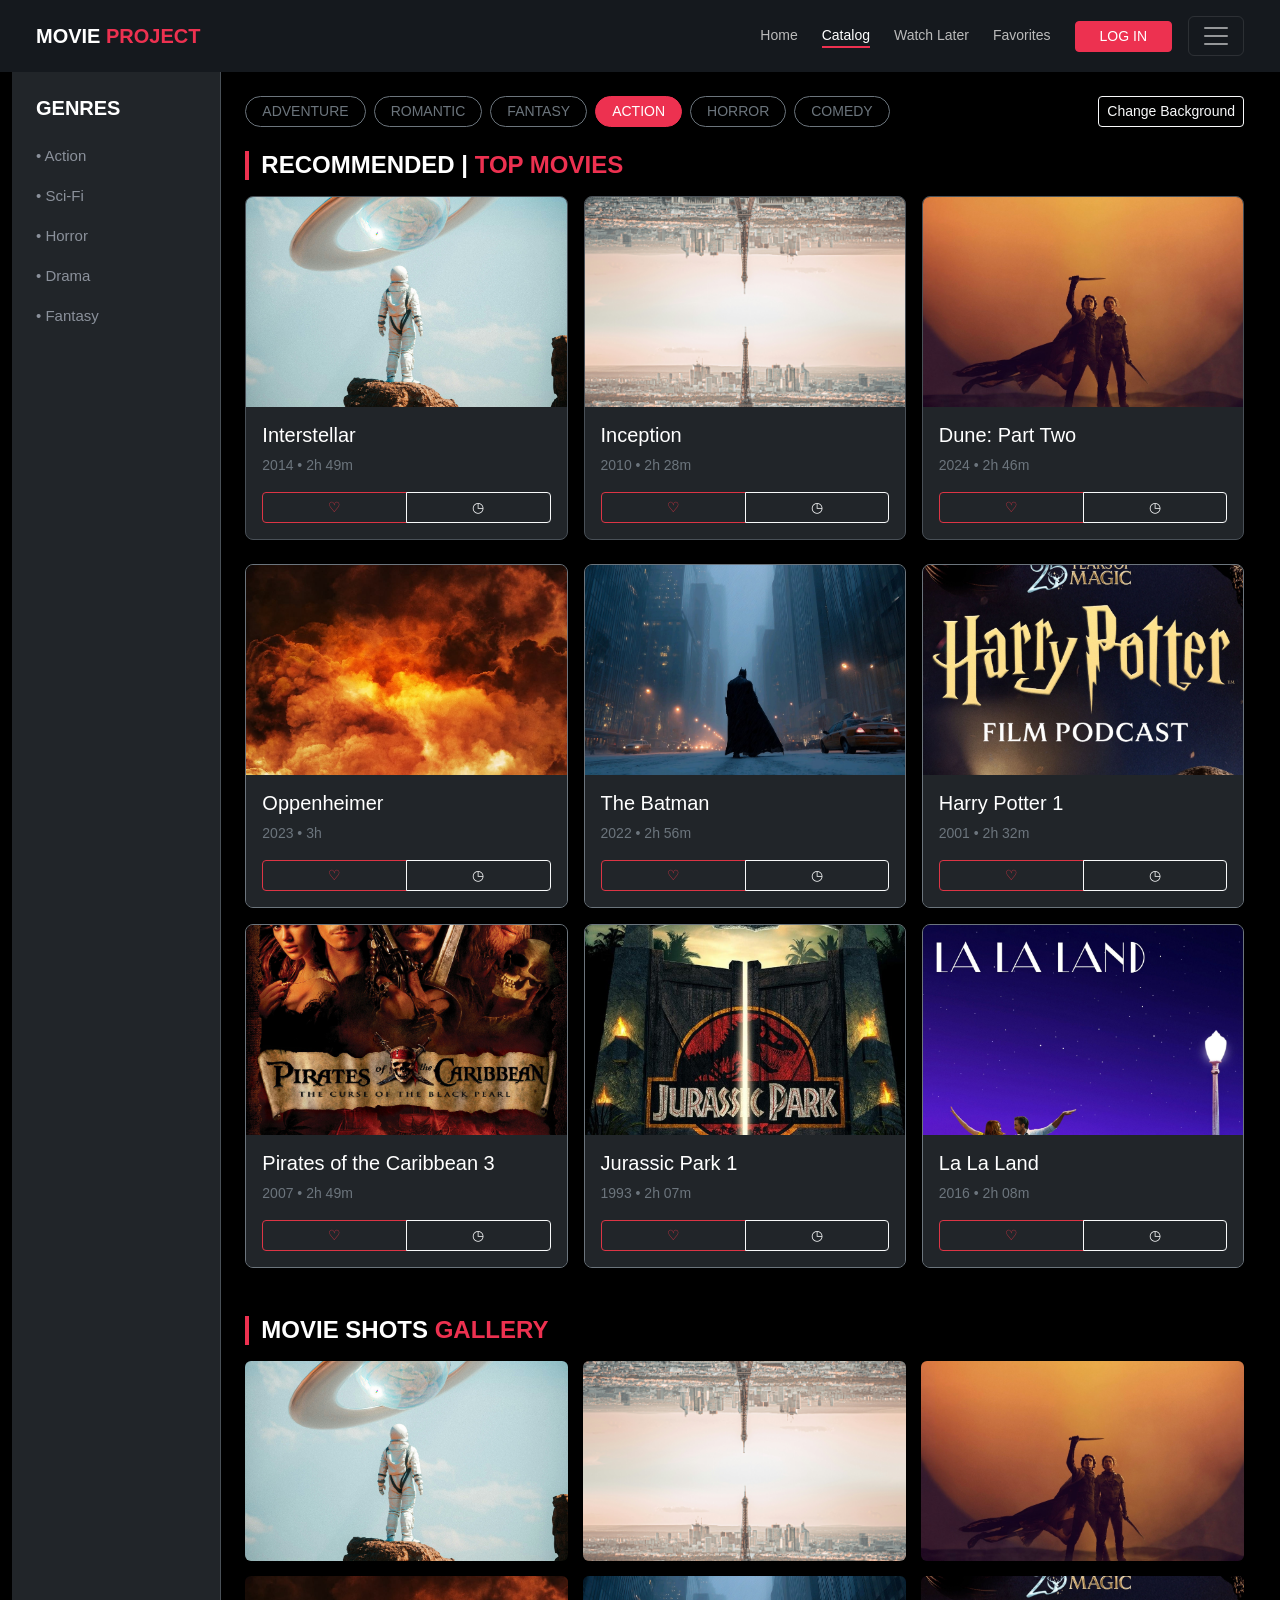
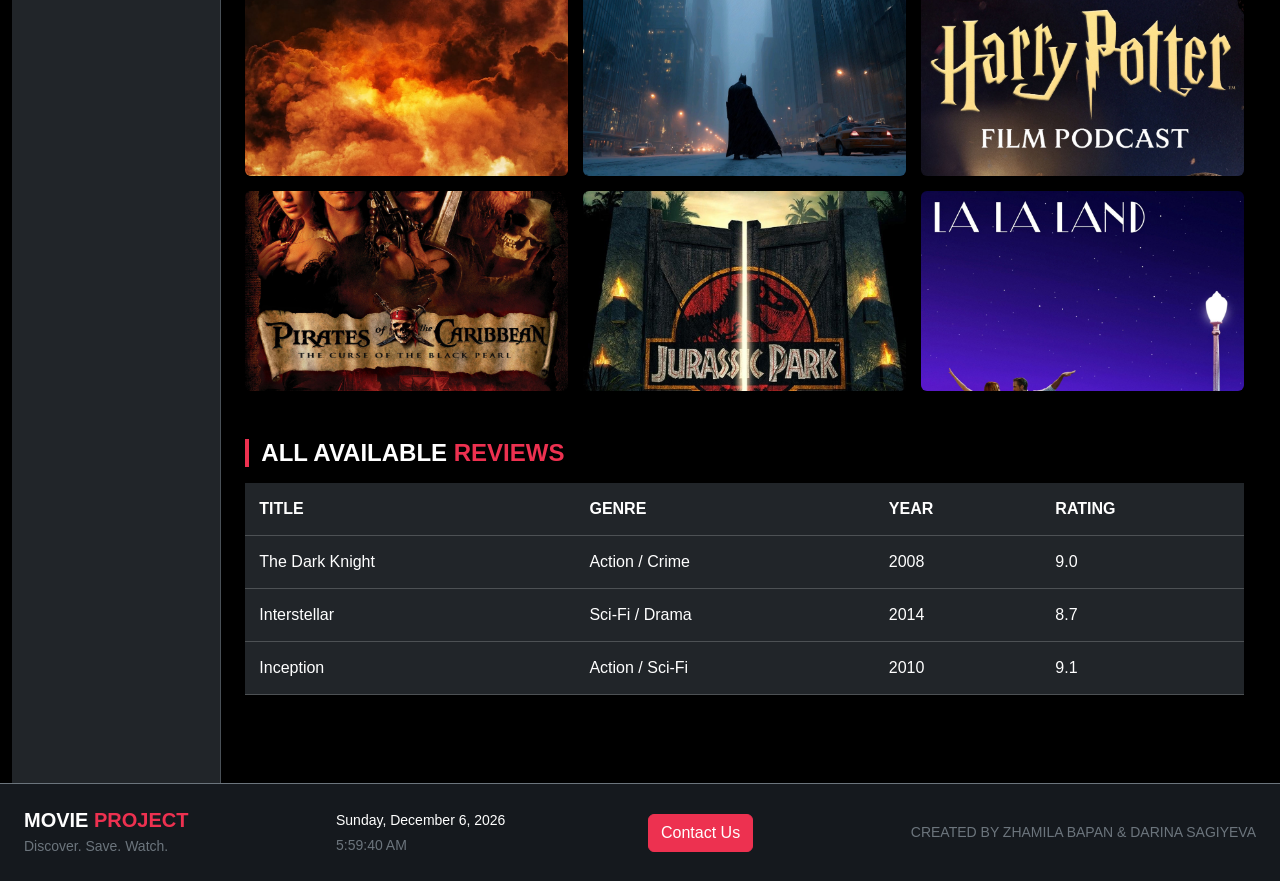
==== commit fcf0f03f: "Assignment 4 JavaScript" ====
--- a/catalog.html
+++ b/catalog.html
@@ -1,413 +1,379 @@
 <!DOCTYPE html>
 <html lang="en">
 <head>
-    <meta charset="UTF-8">
-    <meta name="viewport" content="width=device-width, initial-scale=1.0">
-    <title>Catalog | MOVIE PROJECT</title>
-    <link href="https://cdn.jsdelivr.net/npm/bootstrap@5.3.3/dist/css/bootstrap.min.css" rel="stylesheet">
-    <!-- <link rel="stylesheet" href="css/style.css"> -->
+  <meta charset="UTF-8">
+  <meta name="viewport" content="width=device-width, initial-scale=1.0">
+  <title>Catalog | MOVIE PROJECT</title>
+  <link href="https://cdn.jsdelivr.net/npm/bootstrap@5.3.3/dist/css/bootstrap.min.css" rel="stylesheet">
+  <link rel="stylesheet" href="css/style.css">
 </head>
-
-<body class="bg-black text-white">
-<div class="min-vh-100 d-flex flex-column">
-
-<nav class="navbar navbar-expand-lg navbar-dark bg-dark movie-navbar px-3 px-lg-4">
-    <div class="container-fluid p-0">
-        <a class="navbar-brand logo" href="index.html">MOVIE PROJECT</a>
-
-        <button class="navbar-toggler" type="button" data-bs-toggle="collapse" data-bs-target="#navbarMenu"
-                aria-controls="navbarMenu" aria-expanded="false" aria-label="Open navigation">
-            <span class="navbar-toggler-icon"></span>
-        </button>
-
-        <div class="collapse navbar-collapse" id="navbarMenu">
-            <ul class="navbar-nav ms-lg-auto">
-                <li class="nav-item"><a class="nav-link" href="index.html">Home</a></li>
-                <li class="nav-item"><a class="nav-link active" href="catalog.html">Catalog</a></li>
-                <li class="nav-item"><a class="nav-link" href="watch-later.html">Watch Later</a></li>
-                <li class="nav-item"><a class="nav-link" href="favorites.html">Favorites</a></li>
-            </ul>
-
-            <button class="btn btn-danger btn-sm rounded-pill px-4 mt-3 mt-lg-0 ms-lg-3">LOG IN</button>
-        </div>
+<body class="catalog-page bg-black text-white">
+
+<!-- NAVBAR -->
+<nav class="navbar navbar-dark bg-dark px-3 px-lg-4 py-3">
+  <div class="container-fluid">
+    <a class="navbar-brand fw-bold" href="index.html">MOVIE <span class="red-text">PROJECT</span></a>
+    <div class="d-none d-lg-flex gap-4 ms-auto me-4">
+      <a class="nav-link" href="index.html">Home</a>
+      <a class="nav-link active-link" href="catalog.html">Catalog</a>
+      <a class="nav-link" href="watch-later.html">Watch Later</a>
+      <a class="nav-link" href="favorites.html">Favorites</a>
     </div>
+    <button class="btn btn-danger btn-sm me-3 px-4" type="button" data-bs-toggle="modal" data-bs-target="#loginModal">LOG IN</button>
+    <button class="navbar-toggler" type="button" data-bs-toggle="offcanvas" data-bs-target="#menu" aria-label="Open menu">
+      <span class="navbar-toggler-icon"></span>
+    </button>
+  </div>
 </nav>
 
-<div class="container-fluid flex-grow-1 p-0">
-<div class="row g-0 h-100">
-
-<aside class="site-sidebar col-12 col-lg-2 bg-dark border-end border-secondary p-4">
-    <h3 class="fs-5">GENRES</h3>
-    <p class="mt-3 mb-0"><a href="#" class="text-secondary text-decoration-none">• Action</a></p>
-    <p class="mt-3 mb-0"><a href="#" class="text-secondary text-decoration-none">• Sci-Fi</a></p>
-    <p class="mt-3 mb-0"><a href="#" class="text-secondary text-decoration-none">• Horror</a></p>
-    <p class="mt-3 mb-0"><a href="#" class="text-secondary text-decoration-none">• Drama</a></p>
-    <p class="mt-3 mb-0"><a href="#" class="text-secondary text-decoration-none">• Fantasy</a></p>
-</aside>
-
-<main class="main-content col-12 col-lg-10 px-3 px-lg-4 py-4">
-<div class="container-fluid p-0">
-
-<section class="mb-4">
-    <div class="d-flex flex-wrap gap-2">
+<!-- HAMBURGER MENU -->
+<div class="offcanvas offcanvas-end text-bg-dark" id="menu" tabindex="-1">
+  <div class="offcanvas-header">
+    <h5>MOVIE PROJECT</h5>
+    <button class="btn-close btn-close-white" data-bs-dismiss="offcanvas" aria-label="Close"></button>
+  </div>
+  <div class="offcanvas-body d-flex flex-column gap-4">
+    <a href="index.html">Home</a>
+    <a href="catalog.html">Catalog</a>
+    <a href="watch-later.html">Watch Later</a>
+    <a href="favorites.html">Favorites</a>
+  </div>
+</div>
+
+<div class="container-fluid">
+  <div class="row g-0 catalog-layout">
+
+    <!-- SIDEBAR -->
+    <aside class="site-sidebar col-12 col-lg-2 bg-dark p-4">
+      <h3 class="fs-5 fw-bold mb-4">GENRES</h3>
+      <p><a href="#movies">• Action</a></p>
+      <p><a href="#movies">• Sci-Fi</a></p>
+      <p><a href="#movies">• Horror</a></p>
+      <p><a href="#movies">• Drama</a></p>
+      <p><a href="#movies">• Fantasy</a></p>
+    </aside>
+
+    <main class="col-12 col-lg-10 px-3 px-lg-4 py-4">
+
+      <!-- GENRE BUTTONS -->
+      <section class="mb-4 d-flex flex-wrap gap-2">
         <button class="btn btn-outline-secondary btn-sm rounded-pill px-3">ADVENTURE</button>
         <button class="btn btn-outline-secondary btn-sm rounded-pill px-3">ROMANTIC</button>
         <button class="btn btn-outline-secondary btn-sm rounded-pill px-3">FANTASY</button>
         <button class="btn btn-danger btn-sm rounded-pill px-3">ACTION</button>
         <button class="btn btn-outline-secondary btn-sm rounded-pill px-3">HORROR</button>
         <button class="btn btn-outline-secondary btn-sm rounded-pill px-3">COMEDY</button>
+        <button class="btn btn-outline-light btn-sm ms-lg-auto" onclick="changeBackgroundColor()">Change Background</button>
+      </section>
+
+      <!-- MOVIES -->
+      <section id="movies" class="mb-5">
+        <h1 class="section-title h4 fw-bold mb-3">RECOMMENDED | <span class="red-text">TOP MOVIES</span></h1>
+
+        <!-- FIRST THREE CARDS -->
+        <div class="row g-3 mb-4">
+
+          <div class="col-12 col-md-6 col-lg-4">
+            <div class="media-card h-100">
+              <img src="images/interstellar.jpg" class="w-100 object-fit-cover" height="210" alt="Interstellar">
+              <div class="p-3">
+                <h3 class="h5">Interstellar</h3>
+                <p class="small text-secondary">2014 • 2h 49m</p>
+                <div class="btn-group w-100">
+                  <button class="btn btn-outline-danger btn-sm" onclick="saveMovie('favorites','Interstellar','2014','Sci-Fi / Drama')" aria-label="Add to Favorites">♡</button>
+                  <button class="btn btn-outline-light btn-sm" onclick="saveMovie('watchLater','Interstellar','2014','Sci-Fi / Drama')" aria-label="Add to Watch Later">◷</button>
+                </div>
+              </div>
+            </div>
+          </div>
+
+          <div class="col-12 col-md-6 col-lg-4">
+            <div class="media-card h-100">
+              <img src="images/inception.jpg" class="w-100 object-fit-cover" height="210" alt="Inception">
+              <div class="p-3">
+                <h3 class="h5">Inception</h3>
+                <p class="small text-secondary">2010 • 2h 28m</p>
+                <div class="btn-group w-100">
+                  <button class="btn btn-outline-danger btn-sm" onclick="saveMovie('favorites','Inception','2010','Action / Sci-Fi')" aria-label="Add to Favorites">♡</button>
+                  <button class="btn btn-outline-light btn-sm" onclick="saveMovie('watchLater','Inception','2010','Action / Sci-Fi')" aria-label="Add to Watch Later">◷</button>
+                </div>
+              </div>
+            </div>
+          </div>
+
+          <div class="col-12 col-md-6 col-lg-4">
+            <div class="media-card h-100">
+              <img src="images/dune.jpg" class="w-100 object-fit-cover" height="210" alt="Dune: Part Two">
+              <div class="p-3">
+                <h3 class="h5">Dune: Part Two</h3>
+                <p class="small text-secondary">2024 • 2h 46m</p>
+                <div class="btn-group w-100">
+                  <button class="btn btn-outline-danger btn-sm" onclick="saveMovie('favorites','Dune: Part Two','2024','Sci-Fi / Adventure')" aria-label="Add to Favorites">♡</button>
+                  <button class="btn btn-outline-light btn-sm" onclick="saveMovie('watchLater','Dune: Part Two','2024','Sci-Fi / Adventure')" aria-label="Add to Watch Later">◷</button>
+                </div>
+              </div>
+            </div>
+          </div>
+        </div>
+
+        <!-- BOOTSTRAP CARDS -->
+        <div class="row g-3">
+
+          <div class="col-12 col-md-6 col-lg-4">
+            <div class="card bootstrap-card bg-dark text-white border-secondary h-100">
+              <img src="images/oppenheimer.jpg" class="w-100 object-fit-cover" height="210" alt="Oppenheimer">
+              <div class="card-body">
+                <h3 class="h5">Oppenheimer</h3>
+                <p class="small text-secondary">2023 • 3h</p>
+                <div class="btn-group w-100">
+                  <button class="btn btn-outline-danger btn-sm" onclick="saveMovie('favorites','Oppenheimer','2023','Drama / History')" aria-label="Add to Favorites">♡</button>
+                  <button class="btn btn-outline-light btn-sm" onclick="saveMovie('watchLater','Oppenheimer','2023','Drama / History')" aria-label="Add to Watch Later">◷</button>
+                </div>
+              </div>
+            </div>
+          </div>
+
+          <div class="col-12 col-md-6 col-lg-4">
+            <div class="card bootstrap-card bg-dark text-white border-secondary h-100">
+              <img src="images/the-batman.jpg" class="w-100 object-fit-cover" height="210" alt="The Batman">
+              <div class="card-body">
+                <h3 class="h5">The Batman</h3>
+                <p class="small text-secondary">2022 • 2h 56m</p>
+                <div class="btn-group w-100">
+                  <button class="btn btn-outline-danger btn-sm" onclick="saveMovie('favorites','The Batman','2022','Action / Crime')" aria-label="Add to Favorites">♡</button>
+                  <button class="btn btn-outline-light btn-sm" onclick="saveMovie('watchLater','The Batman','2022','Action / Crime')" aria-label="Add to Watch Later">◷</button>
+                </div>
+              </div>
+            </div>
+          </div>
+
+          <div class="col-12 col-md-6 col-lg-4">
+            <div class="card bootstrap-card bg-dark text-white border-secondary h-100">
+              <img src="images/harry-potter.jpg" class="w-100 object-fit-cover" height="210" alt="Harry Potter 1">
+              <div class="card-body">
+                <h3 class="h5">Harry Potter 1</h3>
+                <p class="small text-secondary">2001 • 2h 32m</p>
+                <div class="btn-group w-100">
+                  <button class="btn btn-outline-danger btn-sm" onclick="saveMovie('favorites','Harry Potter 1','2001','Fantasy / Adventure')" aria-label="Add to Favorites">♡</button>
+                  <button class="btn btn-outline-light btn-sm" onclick="saveMovie('watchLater','Harry Potter 1','2001','Fantasy / Adventure')" aria-label="Add to Watch Later">◷</button>
+                </div>
+              </div>
+            </div>
+          </div>
+
+          <div class="col-12 col-md-6 col-lg-4">
+            <div class="card bootstrap-card bg-dark text-white border-secondary h-100">
+              <img src="images/pirates3.jpg" class="w-100 object-fit-cover" height="210" alt="Pirates of the Caribbean 3">
+              <div class="card-body">
+                <h3 class="h5">Pirates of the Caribbean 3</h3>
+                <p class="small text-secondary">2007 • 2h 49m</p>
+                <div class="btn-group w-100">
+                  <button class="btn btn-outline-danger btn-sm" onclick="saveMovie('favorites','Pirates of the Caribbean 3','2007','Action / Adventure')" aria-label="Add to Favorites">♡</button>
+                  <button class="btn btn-outline-light btn-sm" onclick="saveMovie('watchLater','Pirates of the Caribbean 3','2007','Action / Adventure')" aria-label="Add to Watch Later">◷</button>
+                </div>
+              </div>
+            </div>
+          </div>
+
+          <div class="col-12 col-md-6 col-lg-4">
+            <div class="card bootstrap-card bg-dark text-white border-secondary h-100">
+              <img src="images/jurassic-park.jpg" class="w-100 object-fit-cover" height="210" alt="Jurassic Park 1">
+              <div class="card-body">
+                <h3 class="h5">Jurassic Park 1</h3>
+                <p class="small text-secondary">1993 • 2h 07m</p>
+                <div class="btn-group w-100">
+                  <button class="btn btn-outline-danger btn-sm" onclick="saveMovie('favorites','Jurassic Park 1','1993','Sci-Fi / Adventure')" aria-label="Add to Favorites">♡</button>
+                  <button class="btn btn-outline-light btn-sm" onclick="saveMovie('watchLater','Jurassic Park 1','1993','Sci-Fi / Adventure')" aria-label="Add to Watch Later">◷</button>
+                </div>
+              </div>
+            </div>
+          </div>
+
+          <div class="col-12 col-md-6 col-lg-4">
+            <div class="card bootstrap-card bg-dark text-white border-secondary h-100">
+              <img src="images/lalaland.jpg" class="w-100 object-fit-cover" height="210" alt="La La Land">
+              <div class="card-body">
+                <h3 class="h5">La La Land</h3>
+                <p class="small text-secondary">2016 • 2h 08m</p>
+                <div class="btn-group w-100">
+                  <button class="btn btn-outline-danger btn-sm" onclick="saveMovie('favorites','La La Land','2016','Comedy / Drama / Music')" aria-label="Add to Favorites">♡</button>
+                  <button class="btn btn-outline-light btn-sm" onclick="saveMovie('watchLater','La La Land','2016','Comedy / Drama / Music')" aria-label="Add to Watch Later">◷</button>
+                </div>
+              </div>
+            </div>
+          </div>
+        </div>
+
+        <p id="saveMessage" class="text-secondary small mt-3" role="status"></p>
+      </section>
+
+      <!-- GALLERY -->
+      <section class="mb-5">
+        <h2 class="section-title h4 fw-bold mb-3">MOVIE SHOTS <span class="red-text">GALLERY</span></h2>
+
+        <div class="movie-gallery">
+
+          <div class="gallery-item position-relative overflow-hidden rounded">
+            <img src="images/interstellar.jpg" class="w-100 object-fit-cover" alt="Interstellar">
+            <div class="gallery-overlay position-absolute bottom-0 start-0 w-100 bg-danger text-white text-center p-2">Interstellar</div>
+          </div>
+
+          <div class="gallery-item position-relative overflow-hidden rounded">
+            <img src="images/inception.jpg" class="w-100 object-fit-cover" alt="Inception">
+            <div class="gallery-overlay position-absolute bottom-0 start-0 w-100 bg-danger text-white text-center p-2">Inception</div>
+          </div>
+
+          <div class="gallery-item position-relative overflow-hidden rounded">
+            <img src="images/dune.jpg" class="w-100 object-fit-cover" alt="Dune: Part Two">
+            <div class="gallery-overlay position-absolute bottom-0 start-0 w-100 bg-danger text-white text-center p-2">Dune: Part Two</div>
+          </div>
+
+          <div class="gallery-item position-relative overflow-hidden rounded">
+            <img src="images/oppenheimer.jpg" class="w-100 object-fit-cover" alt="Oppenheimer">
+            <div class="gallery-overlay position-absolute bottom-0 start-0 w-100 bg-danger text-white text-center p-2">Oppenheimer</div>
+          </div>
+
+          <div class="gallery-item position-relative overflow-hidden rounded">
+            <img src="images/the-batman.jpg" class="w-100 object-fit-cover" alt="The Batman">
+            <div class="gallery-overlay position-absolute bottom-0 start-0 w-100 bg-danger text-white text-center p-2">The Batman</div>
+          </div>
+
+          <div class="gallery-item position-relative overflow-hidden rounded">
+            <img src="images/harry-potter.jpg" class="w-100 object-fit-cover" alt="Harry Potter 1">
+            <div class="gallery-overlay position-absolute bottom-0 start-0 w-100 bg-danger text-white text-center p-2">Harry Potter 1</div>
+          </div>
+
+          <div class="gallery-item position-relative overflow-hidden rounded">
+            <img src="images/pirates3.jpg" class="w-100 object-fit-cover" alt="Pirates of the Caribbean 3">
+            <div class="gallery-overlay position-absolute bottom-0 start-0 w-100 bg-danger text-white text-center p-2">Pirates of the Caribbean 3</div>
+          </div>
+
+          <div class="gallery-item position-relative overflow-hidden rounded">
+            <img src="images/jurassic-park.jpg" class="w-100 object-fit-cover" alt="Jurassic Park 1">
+            <div class="gallery-overlay position-absolute bottom-0 start-0 w-100 bg-danger text-white text-center p-2">Jurassic Park 1</div>
+          </div>
+
+          <div class="gallery-item position-relative overflow-hidden rounded">
+            <img src="images/lalaland.jpg" class="w-100 object-fit-cover" alt="La La Land">
+            <div class="gallery-overlay position-absolute bottom-0 start-0 w-100 bg-danger text-white text-center p-2">La La Land</div>
+          </div>
+        </div>
+      </section>
+
+      <!-- REVIEWS TABLE -->
+      <section class="mb-5">
+        <h2 class="section-title h4 fw-bold mb-3">ALL AVAILABLE <span class="red-text">REVIEWS</span></h2>
+        <div class="table-responsive">
+          <table class="table table-dark table-hover data-table">
+            <thead>
+              <tr><th>TITLE</th><th>GENRE</th><th>YEAR</th><th>RATING</th></tr>
+            </thead>
+            <tbody>
+              <tr><td>The Dark Knight</td><td>Action / Crime</td><td>2008</td><td>9.0</td></tr>
+              <tr><td>Interstellar</td><td>Sci-Fi / Drama</td><td>2014</td><td>8.7</td></tr>
+              <tr><td>Inception</td><td>Action / Sci-Fi</td><td>2010</td><td>9.1</td></tr>
+            </tbody>
+          </table>
+        </div>
+      </section>
+
+    </main>
+  </div>
+</div>
+
+<!-- FOOTER -->
+<footer class="bg-dark border-top border-secondary py-4">
+  <div class="container-fluid px-4">
+    <div class="row align-items-center g-3">
+      <div class="col-12 col-md-3">
+        <h2 class="h5 fw-bold mb-1">MOVIE <span class="red-text">PROJECT</span></h2>
+        <p class="small text-secondary mb-0">Discover. Save. Watch.</p>
+      </div>
+      <div class="col-12 col-md-3">
+        <p id="date" class="small mb-1"></p>
+        <p id="time" class="small text-secondary mb-0"></p>
+      </div>
+      <div class="col-12 col-md-2">
+        <button class="btn btn-danger" data-bs-toggle="modal" data-bs-target="#contactModal">Contact Us</button>
+      </div>
+      <div class="col-12 col-md-4 text-md-end">
+        <p class="small text-secondary mb-0">CREATED BY ZHAMILA BAPAN &amp; DARINA SAGIYEVA</p>
+      </div>
     </div>
-</section>
-
-<section class="mb-5">
-    <h1 class="section-title text-danger fs-5 mb-4">RECOMMENDED | TOP MOVIES</h1>
-
-    <!-- CSS MEDIA QUERY CARDS -->
-    <div class="media-cards mb-4">
-
-        <div class="media-card">
-            <img src="images/interstellar.jpg" width="300" height="220" alt="Interstellar">
-
-            <div>
-                <h3>Interstellar</h3>
-                <p>2014 • 2h 49m</p>
-
-                <div class="btn-group">
-                    <button class="btn btn-outline-danger btn-sm"
-                            onclick="saveMovie('favorites','Interstellar','2014','Sci-Fi / Drama')">♡</button>
-
-                    <button class="btn btn-outline-light btn-sm"
-                            onclick="saveMovie('watchLater','Interstellar','2014','Sci-Fi / Drama')">◷</button>
-                </div>
-            </div>
-        </div>
-
-        <div class="media-card">
-            <img src="images/inception.jpg" width="300" height="220" alt="Inception">
-
-            <div>
-                <h3>Inception</h3>
-                <p>2010 • 2h 28m</p>
-
-                <div class="btn-group">
-                    <button class="btn btn-outline-danger btn-sm"
-                            onclick="saveMovie('favorites','Inception','2010','Action / Sci-Fi')">♡</button>
-
-                    <button class="btn btn-outline-light btn-sm"
-                            onclick="saveMovie('watchLater','Inception','2010','Action / Sci-Fi')">◷</button>
-                </div>
-            </div>
-        </div>
-
-        <div class="media-card">
-            <img src="images/dune.jpg" width="300" height="220" alt="Dune">
-
-            <div>
-                <h3>Dune: Part Two</h3>
-                <p>2024 • 2h 46m</p>
-
-                <div class="btn-group">
-                    <button class="btn btn-outline-danger btn-sm"
-                            onclick="saveMovie('favorites','Dune: Part Two','2024','Sci-Fi / Adventure')">♡</button>
-
-                    <button class="btn btn-outline-light btn-sm"
-                            onclick="saveMovie('watchLater','Dune: Part Two','2024','Sci-Fi / Adventure')">◷</button>
-                </div>
-            </div>
-        </div>
-
+  </div>
+</footer>
+
+<!-- SIGN UP -->
+<div class="modal fade" id="loginModal" tabindex="-1">
+  <div class="modal-dialog modal-dialog-centered">
+    <div class="modal-content bg-dark text-white">
+      <div class="modal-header">
+        <h2 class="h5 modal-title">Sign Up</h2>
+        <button class="btn-close btn-close-white" data-bs-dismiss="modal" aria-label="Close"></button>
+      </div>
+      <div class="modal-body">
+        <form id="signupForm">
+          <label for="email" class="form-label">Email</label>
+          <input id="email" class="form-control mb-3" type="email" required>
+
+          <label for="password" class="form-label">Password</label>
+          <input id="password" class="form-control mb-3" type="password" required>
+
+          <label for="confirm" class="form-label">Confirm Password</label>
+          <input id="confirm" class="form-control mb-3" type="password" required>
+
+          <p id="signupMessage" class="small" role="status"></p>
+          <button class="btn btn-danger w-100">Sign Up</button>
+        </form>
+      </div>
     </div>
-
-    <!-- BOOTSTRAP CARDS -->
-    <div class="row g-4">
-
-        <div class="col-12 col-md-6 col-lg-4">
-            <div class="card bootstrap-card bg-dark text-white border-secondary h-100">
-                <div class="ratio ratio-4x3">
-                    <img src="images/oppenheimer.jpg" class="w-100 h-100 object-fit-cover" alt="Oppenheimer">
-                </div>
-
-                <div class="card-body">
-                    <h3 class="card-title h5">Oppenheimer</h3>
-                    <p class="card-text">2023 • 3h</p>
-
-                    <div class="btn-group w-100">
-                        <button class="btn btn-outline-danger btn-sm"
-                                onclick="saveMovie('favorites','Oppenheimer','2023','Drama / History')">♡</button>
-
-                        <button class="btn btn-outline-light btn-sm"
-                                onclick="saveMovie('watchLater','Oppenheimer','2023','Drama / History')">◷</button>
-                    </div>
-                </div>
-            </div>
-        </div>
-
-        <div class="col-12 col-md-6 col-lg-4">
-            <div class="card bootstrap-card bg-dark text-white border-secondary h-100">
-                <div class="ratio ratio-4x3">
-                    <img src="images/the-batman.jpg" class="w-100 h-100 object-fit-cover" alt="The Batman">
-                </div>
-
-                <div class="card-body">
-                    <h3 class="card-title h5">The Batman</h3>
-                    <p class="card-text">2022 • 2h 56m</p>
-
-                    <div class="btn-group w-100">
-                        <button class="btn btn-outline-danger btn-sm"
-                                onclick="saveMovie('favorites','The Batman','2022','Action / Crime')">♡</button>
-
-                        <button class="btn btn-outline-light btn-sm"
-                                onclick="saveMovie('watchLater','The Batman','2022','Action / Crime')">◷</button>
-                    </div>
-                </div>
-            </div>
-        </div>
-
-        <div class="col-12 col-md-6 col-lg-4">
-            <div class="card bootstrap-card bg-dark text-white border-secondary h-100">
-                <div class="ratio ratio-4x3">
-                    <img src="images/harry-potter.jpg" class="w-100 h-100 object-fit-cover" alt="Harry Potter">
-                </div>
-
-                <div class="card-body">
-                    <h3 class="card-title h5">Harry Potter 1</h3>
-                    <p class="card-text">2001 • 2h 32m</p>
-
-                    <div class="btn-group w-100">
-                        <button class="btn btn-outline-danger btn-sm"
-                                onclick="saveMovie('favorites','Harry Potter 1','2001','Fantasy / Adventure')">♡</button>
-
-                        <button class="btn btn-outline-light btn-sm"
-                                onclick="saveMovie('watchLater','Harry Potter 1','2001','Fantasy / Adventure')">◷</button>
-                    </div>
-                </div>
-            </div>
-        </div>
-
-        <div class="col-12 col-md-6 col-lg-4">
-            <div class="card bootstrap-card bg-dark text-white border-secondary h-100">
-                <div class="ratio ratio-4x3">
-                    <img src="images/pirates3.jpg" class="w-100 h-100 object-fit-cover" alt="Pirates">
-                </div>
-
-                <div class="card-body">
-                    <h3 class="card-title h5">Pirates of the Caribbean 3</h3>
-                    <p class="card-text">2007 • 2h 49m</p>
-
-                    <div class="btn-group w-100">
-                        <button class="btn btn-outline-danger btn-sm"
-                                onclick="saveMovie('favorites','Pirates of the Caribbean 3','2007','Action / Adventure')">♡</button>
-
-                        <button class="btn btn-outline-light btn-sm"
-                                onclick="saveMovie('watchLater','Pirates of the Caribbean 3','2007','Action / Adventure')">◷</button>
-                    </div>
-                </div>
-            </div>
-        </div>
-
-        <div class="col-12 col-md-6 col-lg-4">
-            <div class="card bootstrap-card bg-dark text-white border-secondary h-100">
-                <div class="ratio ratio-4x3">
-                    <img src="images/jurassic-park.jpg" class="w-100 h-100 object-fit-cover" alt="Jurassic Park">
-                </div>
-
-                <div class="card-body">
-                    <h3 class="card-title h5">Jurassic Park 1</h3>
-                    <p class="card-text">1993 • 2h 07m</p>
-
-                    <div class="btn-group w-100">
-                        <button class="btn btn-outline-danger btn-sm"
-                                onclick="saveMovie('favorites','Jurassic Park 1','1993','Sci-Fi / Adventure')">♡</button>
-
-                        <button class="btn btn-outline-light btn-sm"
-                                onclick="saveMovie('watchLater','Jurassic Park 1','1993','Sci-Fi / Adventure')">◷</button>
-                    </div>
-                </div>
-            </div>
-        </div>
-
-        <div class="col-12 col-md-6 col-lg-4">
-            <div class="card bootstrap-card bg-dark text-white border-secondary h-100">
-                <div class="ratio ratio-4x3">
-                    <img src="images/lalaland.jpg" class="w-100 h-100 object-fit-cover" alt="La La Land">
-                </div>
-
-                <div class="card-body">
-                    <h3 class="card-title h5">La La Land</h3>
-                    <p class="card-text">2016 • 2h 08m</p>
-
-                    <div class="btn-group w-100">
-                        <button class="btn btn-outline-danger btn-sm"
-                                onclick="saveMovie('favorites','La La Land','2016','Comedy / Drama / Music')">♡</button>
-
-                        <button class="btn btn-outline-light btn-sm"
-                                onclick="saveMovie('watchLater','La La Land','2016','Comedy / Drama / Music')">◷</button>
-                    </div>
-                </div>
-            </div>
-        </div>
-
+  </div>
+</div>
+
+<!-- CONTACT FORM -->
+<div class="modal fade" id="contactModal" tabindex="-1">
+  <div class="modal-dialog modal-lg modal-dialog-centered">
+    <div class="modal-content bg-dark text-white">
+      <div class="modal-header">
+        <h2 class="h5 modal-title">Suggest a Movie / Contact Us</h2>
+        <button class="btn-close btn-close-white" data-bs-dismiss="modal" aria-label="Close"></button>
+      </div>
+      <div class="modal-body">
+        <form id="contactForm">
+          <div class="row g-3">
+            <div class="col-md-6">
+              <label for="name" class="form-label">Your Name</label>
+              <input id="name" class="form-control" required>
+            </div>
+            <div class="col-md-6">
+              <label for="contactEmail" class="form-label">Your Email</label>
+              <input id="contactEmail" class="form-control" type="email" required>
+            </div>
+            <div class="col-md-6">
+              <label for="color" class="form-label">Highlight Color</label>
+              <input id="color" class="form-control form-control-color" type="color" value="#ed3150">
+            </div>
+            <div class="col-md-6">
+              <label for="genre" class="form-label">Genre</label>
+              <select id="genre" class="form-select">
+                <option>Action</option><option>Sci-Fi</option><option>Horror</option>
+                <option>Drama</option><option>Fantasy</option><option>Comedy</option>
+              </select>
+            </div>
+            <div class="col-12">
+              <label for="message" class="form-label">Message</label>
+              <textarea id="message" class="form-control" rows="4" required></textarea>
+            </div>
+          </div>
+          <p id="contactMessage" class="small mt-3" role="status"></p>
+          <button class="btn btn-danger w-100 mt-2">Submit Request</button>
+        </form>
+      </div>
     </div>
-</section>
-
-<section class="my-5">
-    <h2 class="section-title text-danger fs-5 mb-3">MOVIE SHOTS GALLERY</h2>
-
-    <div class="row g-3">
-        <div class="col-12 col-md-6 col-lg-4">
-            <div class="gallery-item position-relative overflow-hidden rounded">
-                <div class="ratio ratio-16x9">
-                    <img src="images/interstellar.jpg" class="w-100 h-100 object-fit-cover" alt="Interstellar">
-                </div>
-                <div class="gallery-overlay position-absolute bottom-0 start-0 w-100 bg-danger text-white text-center p-2">Interstellar</div>
-            </div>
-        </div>
-
-        <div class="col-12 col-md-6 col-lg-4">
-            <div class="gallery-item position-relative overflow-hidden rounded">
-                <div class="ratio ratio-16x9">
-                    <img src="images/inception.jpg" class="w-100 h-100 object-fit-cover" alt="Inception">
-                </div>
-                <div class="gallery-overlay position-absolute bottom-0 start-0 w-100 bg-danger text-white text-center p-2">Inception</div>
-            </div>
-        </div>
-
-        <div class="col-12 col-md-6 col-lg-4">
-            <div class="gallery-item position-relative overflow-hidden rounded">
-                <div class="ratio ratio-16x9">
-                    <img src="images/dune.jpg" class="w-100 h-100 object-fit-cover" alt="Dune">
-                </div>
-                <div class="gallery-overlay position-absolute bottom-0 start-0 w-100 bg-danger text-white text-center p-2">Dune</div>
-            </div>
-        </div>
-
-        <div class="col-12 col-md-6 col-lg-4">
-            <div class="gallery-item position-relative overflow-hidden rounded">
-                <div class="ratio ratio-16x9">
-                    <img src="images/oppenheimer.jpg" class="w-100 h-100 object-fit-cover" alt="Oppenheimer">
-                </div>
-                <div class="gallery-overlay position-absolute bottom-0 start-0 w-100 bg-danger text-white text-center p-2">Oppenheimer</div>
-            </div>
-        </div>
-
-        <div class="col-12 col-md-6 col-lg-4">
-            <div class="gallery-item position-relative overflow-hidden rounded">
-                <div class="ratio ratio-16x9">
-                    <img src="images/the-batman.jpg" class="w-100 h-100 object-fit-cover" alt="The Batman">
-                </div>
-                <div class="gallery-overlay position-absolute bottom-0 start-0 w-100 bg-danger text-white text-center p-2">The Batman</div>
-            </div>
-        </div>
-
-        <div class="col-12 col-md-6 col-lg-4">
-            <div class="gallery-item position-relative overflow-hidden rounded">
-                <div class="ratio ratio-16x9">
-                    <img src="images/harry-potter.jpg" class="w-100 h-100 object-fit-cover" alt="Harry Potter">
-                </div>
-                <div class="gallery-overlay position-absolute bottom-0 start-0 w-100 bg-danger text-white text-center p-2">Harry Potter</div>
-            </div>
-        </div>
-
-        <div class="col-12 col-md-6 col-lg-4">
-            <div class="gallery-item position-relative overflow-hidden rounded">
-                <div class="ratio ratio-16x9">
-                    <img src="images/pirates3.jpg" class="w-100 h-100 object-fit-cover" alt="Pirates">
-                </div>
-                <div class="gallery-overlay position-absolute bottom-0 start-0 w-100 bg-danger text-white text-center p-2">Pirates of the Caribbean</div>
-            </div>
-        </div>
-
-        <div class="col-12 col-md-6 col-lg-4">
-            <div class="gallery-item position-relative overflow-hidden rounded">
-                <div class="ratio ratio-16x9">
-                    <img src="images/jurassic-park.jpg" class="w-100 h-100 object-fit-cover" alt="Jurassic Park">
-                </div>
-                <div class="gallery-overlay position-absolute bottom-0 start-0 w-100 bg-danger text-white text-center p-2">Jurassic Park</div>
-            </div>
-        </div>
-
-        <div class="col-12 col-md-6 col-lg-4">
-            <div class="gallery-item position-relative overflow-hidden rounded">
-                <div class="ratio ratio-16x9">
-                    <img src="images/lalaland.jpg" class="w-100 h-100 object-fit-cover" alt="La La Land">
-                </div>
-                <div class="gallery-overlay position-absolute bottom-0 start-0 w-100 bg-danger text-white text-center p-2">La La Land</div>
-            </div>
-        </div>
-    </div>
-</section>
-
-<section class="mb-5">
-    <h2 class="section-title text-danger fs-5 mb-3">ALL AVAILABLE REVIEWS</h2>
-
-    <div class="table-responsive">
-        <table class="table table-dark table-hover data-table align-middle mb-0">
-            <thead>
-                <tr>
-                    <th class="p-3">TITLE</th>
-                    <th class="p-3">GENRE</th>
-                    <th class="p-3">YEAR</th>
-                    <th class="p-3">RATING</th>
-                </tr>
-            </thead>
-
-            <tbody>
-                <tr>
-                    <td class="p-3">The Dark Knight</td>
-                    <td class="p-3">Action / Crime</td>
-                    <td class="p-3">2008</td>
-                    <td class="p-3">9.0</td>
-                </tr>
-                <tr>
-                    <td class="p-3">Interstellar</td>
-                    <td class="p-3">Sci-Fi / Drama</td>
-                    <td class="p-3">2014</td>
-                    <td class="p-3">8.7</td>
-                </tr>
-                <tr>
-                    <td class="p-3">Inception</td>
-                    <td class="p-3">Action / Sci-Fi</td>
-                    <td class="p-3">2010</td>
-                    <td class="p-3">9.1</td>
-                </tr>
-            </tbody>
-        </table>
-    </div>
-</section>
-
+  </div>
 </div>
-</main>
-</div>
-</div>
-
-<footer class="site-footer bg-dark border-top border-secondary d-flex flex-column flex-md-row
-               justify-content-between align-items-center gap-2 py-3 px-4 text-secondary">
-    <p class="mb-0">MOVIE PROJECT</p>
-    <p class="mb-0 text-center">CREATED BY ZHAMILA BAPAN & DARINA SAGIYEVA</p>
-</footer>
-
-</div>
-
-<script>
-function saveMovie(list, title, year, genre) {
-    let movies = JSON.parse(localStorage.getItem(list)) || [];
-
-    for (let i = 0; i < movies.length; i++) {
-        if (movies[i].title == title) {
-            return;
-        }
-    }
-
-    movies.push({
-        title: title,
-        genre: genre,
-        year: year
-    });
-
-    localStorage.setItem(list, JSON.stringify(movies));
-}
-</script>
 
 <script src="https://cdn.jsdelivr.net/npm/bootstrap@5.3.3/dist/js/bootstrap.bundle.min.js"></script>
+<script src="js/script.js"></script>
 </body>
 </html>
--- a/css/style.css
+++ b/css/style.css
@@ -1,237 +1,303 @@
-* {
-    box-sizing: border-box;
-}
+/* GENERAL */
+* { box-sizing: border-box; }
 
 body {
-    font-family: Arial, sans-serif;
-    background-color: #0f0f14;
-    color: white;
-}
-
-a {
-    color: white;
-    text-decoration: none;
-}
-
-/* NAVBAR */
-.logo, .navbar-brand {
-    color: #ff1320 !important;
-    font-size: 22px;
-    font-weight: bold;
-}
-
-.movie-navbar .nav-link {
-    color: #ccc;
-    font-weight: bold;
-}
-
-.movie-navbar .nav-link:hover,
-.movie-navbar .nav-link.active {
-    color: #ff7980;
-}
+  font-family: Arial, sans-serif;
+  color: white;
+}
+
+a { text-decoration: none; }
+.red-text { color: #ed3150; }
+
+.home-page, .list-page {
+  background: #090c0f !important;
+}
+
+.catalog-page { background: #090c0f; }
+
+.home-page .navbar, .list-page .navbar, .catalog-page .navbar,
+.home-page footer, .list-page footer, .catalog-page footer {
+  background: #15191e !important;
+}
+
+.nav-link { color: #bbb; font-size: 14px; }
+.nav-link:hover, .active-link { color: white; }
+.active-link { border-bottom: 2px solid #ed3150; }
+
+.btn-danger {
+  background: #ed3150;
+  border-color: #ed3150;
+}
+
+.btn-danger:hover {
+  background: #c92745;
+  border-color: #c92745;
+}
+
+.offcanvas a { color: white; }
 
 /* SIDEBAR */
 .site-sidebar {
-    background-color: #16161e;
-}
-
-.site-sidebar a {
-    color: #aaa;
-}
-
-.site-sidebar a:hover {
-    color: #ff7980;
-}
+  background: #212529 !important;
+  border-right: 1px solid #495057;
+}
+
+.site-sidebar a { color: #8b919b; font-size: 15px; }
+
+.site-sidebar a:hover,
+.site-sidebar .current-link { color: #ed3150; }
 
 /* HOME */
-.home-page {
-    background-color: #050000;
-}
-
-.mask {
-    max-width: 90px;
-    opacity: 0.4;
-    transition: 0.2s;
-}
-
-.mask:hover {
-    opacity: 1;
-}
-
-.hero-subtitle {
-    color: #ff6069;
-    font-size: 13px;
-    letter-spacing: 3px;
-}
-
-.hero-title {
-    font-size: 56px;
-}
-
-.highlight {
-    color: #ec0915;
-}
-
-.hero-description {
-    color: #aaa;
-    font-size: 16px;
-    line-height: 1.6;
-}
-
-.section-title {
-    color: #f80916;
-    font-size: 18px;
-}
-
-/* CSS MEDIA QUERY CARDS */
-.media-cards {
-    display: flex;
-    flex-wrap: wrap;
-    gap: 20px;
-}
-
-.media-card {
-    width: calc(33.333% - 14px);
-    background-color: #212529;
-    color: white;
-    border: 1px solid #495057;
-    border-radius: 8px;
-    overflow: hidden;
-}
-
-.media-card img {
-    width: 100%;
-    height: 250px;
-    object-fit: cover;
-}
-
-.media-card > div {
-    padding: 16px;
-}
-
-.media-card h3 {
-    font-size: 20px;
-    margin: 0 0 8px;
-}
-
-.media-card p {
-    color: #888;
-    font-size: 13px;
-    margin: 0 0 16px;
-}
-
-/* BOOTSTRAP CARDS */
-.bootstrap-card {
-    background-color: #212529;
-    color: white;
-    border: 1px solid #495057;
-    transition: 0.2s;
-}
-
-.bootstrap-card:hover {
-    transform: translateY(-5px);
-}
-
-.bootstrap-card .card-text {
-    color: #888;
-    font-size: 13px;
-}
-
-/* GALLERY */
-.gallery-item {
-    background-color: #212529;
-}
-
-.gallery-overlay {
-    display: none;
-}
-
-.gallery-item:hover .gallery-overlay {
-    display: block;
-}
-
-/* TABLE */
-.data-table th,
-.favorites-table th {
-    color: #ff7980;
-}
-
-.data-table td,
-.favorites-table td {
-    color: #ddd;
-}
-
-/* ABOUT */
-.author-section,
-.favorites-about {
-    background-color: #16161e;
-}
-
-.author-section h2,
-.favorites-about h2 {
-    color: #ff1320;
-}
-
-/* FORM */
-.form-box,
-.favorites-form-box {
-    max-width: 650px;
-    background-color: #16161e;
-}
-
-.form-control,
-.form-select {
-    background-color: #2a2a35;
-    color: white;
-    border-color: #444;
-}
-
-.form-control:focus,
-.form-select:focus {
-    background-color: #2a2a35;
-    color: white;
-    border-color: #ec0915;
-    box-shadow: none;
-}
-
-.form-control::placeholder {
-    color: #aaa;
-}
-
-.form-select option {
-    background-color: #2a2a35;
+.home-page main {
+  background: radial-gradient(circle at 12% 12%, #251519, transparent 25%);
+}
+
+.hero-left { padding: 25px 0 25px 55px; }
+
+.hero-mask {
+  position: absolute;
+  top: -25px;
+  left: -60px;
+  border: 2px solid #800015;
+  object-fit: contain;
+  opacity: 1;
+}
+
+.hero-small {
+  color: #d7b8c1;
+  letter-spacing: 3px;
+  font-size: 10px;
+  font-weight: bold;
+}
+
+.hero-title { font-size: 42px; line-height: 1.15; }
+.hero-description { max-width: 430px; font-size: 15px; line-height: 1.7; }
+
+.trailer-box {
+  border: 1px solid #444;
+  background: #111;
+  box-shadow: 0 12px 30px #0008;
+}
+
+.trailer-box video { object-fit: cover; }
+
+.trailer-dark {
+  position: absolute;
+  inset: 0;
+  background: linear-gradient(to top, #000d, transparent 75%);
+  pointer-events: none;
+}
+
+.play-button {
+  width: 65px;
+  height: 65px;
+  border: 2px solid white;
+  font-size: 22px;
+}
+
+.trailer-info { pointer-events: none; }
+.section-title { border-left: 4px solid #ed3150; padding-left: 12px; }
+
+.movie-card {
+  border: 1px solid #353b43;
+  border-radius: 7px;
+  overflow: hidden;
+  transition: .2s;
+}
+
+.movie-card:hover, .bootstrap-card:hover {
+  transform: translateY(-5px);
+}
+
+.movie-card img { height: 180px; }
+.movie-card .card-body { background: #1a1f24; padding: 12px 15px; }
+
+.movie-card .badge {
+  background: #373d46 !important;
+  font-weight: normal;
+  font-size: 11px;
+}
+
+/* HOME CAROUSEL */
+#movieCarousel { border: 1px solid #3c424a; }
+#movieCarousel .carousel-item { position: relative; }
+#movieCarousel .carousel-item img { height: 320px; }
+
+#movieCarousel .carousel-item::after {
+  content: "";
+  position: absolute;
+  inset: 0;
+  background: linear-gradient(to top, #000a, transparent 70%);
+  pointer-events: none;
+}
+
+#movieCarousel .carousel-caption {
+  z-index: 2;
+  left: 10%;
+  bottom: 15%;
+}
+
+#movieCarousel .carousel-caption h3 {
+  font-size: 30px;
+  font-weight: bold;
+}
+
+#movieCarousel .carousel-control-prev,
+#movieCarousel .carousel-control-next,
+#movieCarousel .carousel-indicators { z-index: 3; }
+
+#movieCarousel .carousel-indicators button {
+  width: 8px;
+  height: 8px;
+  border-radius: 50%;
+  border: 0;
+}
+
+/* FAQ */
+.home-page .accordion-item {
+  border: 1px solid #3c424a;
+  border-radius: 7px;
+  overflow: hidden;
+}
+
+.home-page .accordion-button:not(.collapsed) {
+  background: #292f36 !important;
+  color: white;
+}
+
+.home-page .accordion-button::after { filter: invert(1); }
+.faq-mask { max-width: 140px; opacity: .45; }
+
+.faq-reaction {
+  max-width: 300px;
+  opacity: .45;
+  border-radius: 10px;
+}
+
+/* CATALOG GRID */
+@media (min-width: 992px) {
+  .catalog-layout {
+    display: grid;
+    grid-template-columns: 1fr 5fr;
+    grid-template-areas: "sidebar main";
+  }
+
+  .catalog-layout .site-sidebar {
+    grid-area: sidebar;
+    width: auto;
+  }
+
+  .catalog-layout main {
+    grid-area: main;
+    width: auto;
+  }
+}
+
+/* CATALOG CARDS */
+.catalog-page .media-card {
+  background: #212529;
+  border: 1px solid #495057;
+  border-radius: 8px;
+  overflow: hidden;
+  transition: .2s;
+}
+
+.catalog-page .media-card:hover { transform: translateY(-5px); }
+
+.catalog-page .media-card img,
+.catalog-page .bootstrap-card img {
+  height: 210px;
+  object-fit: cover;
+}
+
+.catalog-page .bootstrap-card {
+  background: #212529;
+  border-radius: 8px;
+  overflow: hidden;
+  transition: .2s;
+}
+
+.catalog-page .bootstrap-card .card-body { background: #212529; }
+.catalog-page .bootstrap-card p { color: #aaa; }
+
+/* NINE-IMAGE GALLERY */
+.movie-gallery {
+  display: grid;
+  grid-template-columns: repeat(3, 1fr);
+  gap: 15px;
+}
+
+.gallery-item img { height: 200px; }
+.gallery-overlay { opacity: 0; transition: .2s; }
+.gallery-item:hover .gallery-overlay { opacity: 1; }
+
+.catalog-page .data-table th,
+.catalog-page .data-table td { padding: 14px; }
+
+/* WATCH LATER AND FAVORITES */
+.list-page main { min-height: 650px; }
+.list-page h1 { font-size: 30px; }
+
+.movie-table { border: 1px solid #414750; }
+.movie-table th, .movie-table td { padding: 13px; }
+
+.movie-poster {
+  width: 65px;
+  height: 80px;
+  object-fit: cover;
+  border-radius: 5px;
+}
+
+.favorite-card {
+  border: 1px solid #414750;
+  border-radius: 8px;
+  overflow: hidden;
+}
+
+.favorite-card img { height: 200px; object-fit: cover; }
+.about-box { border-left: 4px solid #ed3150; }
+
+/* FORMS */
+.modal-content { border: 1px solid #555; }
+
+.modal .form-control, .modal .form-select {
+  background: #292e35;
+  border-color: #555;
+  color: white;
+}
+
+.modal .form-control:focus, .modal .form-select:focus {
+  background: #292e35;
+  color: white;
+  border-color: #ed3150;
+  box-shadow: none;
 }
 
 /* TABLET */
-@media (max-width: 1024px) {
-    .hero-title {
-        font-size: 46px;
-    }
-
-    .hero-description {
-        font-size: 15px;
-    }
-
-    .media-card {
-        width: calc(50% - 10px);
-    }
+@media (max-width: 991px) {
+  .site-sidebar {
+    border-right: 0;
+    border-bottom: 1px solid #495057;
+  }
+
+  .site-sidebar p {
+    display: inline-block;
+    margin: 0 20px 0 0;
+  }
+
+  .hero-title { font-size: 36px; }
+  .hero-left { padding-left: 40px; }
+  .movie-gallery { grid-template-columns: repeat(2, 1fr); }
 }
 
 /* PHONE */
 @media (max-width: 600px) {
-    .hero-title {
-        font-size: 36px;
-    }
-
-    .hero-description {
-        font-size: 14px;
-    }
-
-    .media-card {
-        width: 100%;
-    }
-
-    .mask {
-        max-width: 55px;
-    }
-}+  .hero-title { font-size: 31px; }
+  .hero-left { padding: 20px 0; }
+  .hero-mask { left: 0; opacity: 1; }
+  .movie-card img { height: 210px; }
+  #movieCarousel .carousel-caption h3 { font-size: 22px; }
+  .movie-gallery { grid-template-columns: 1fr; }
+  .list-page h1 { font-size: 25px; }
+  .movie-poster { width: 48px; height: 65px; }
+}
